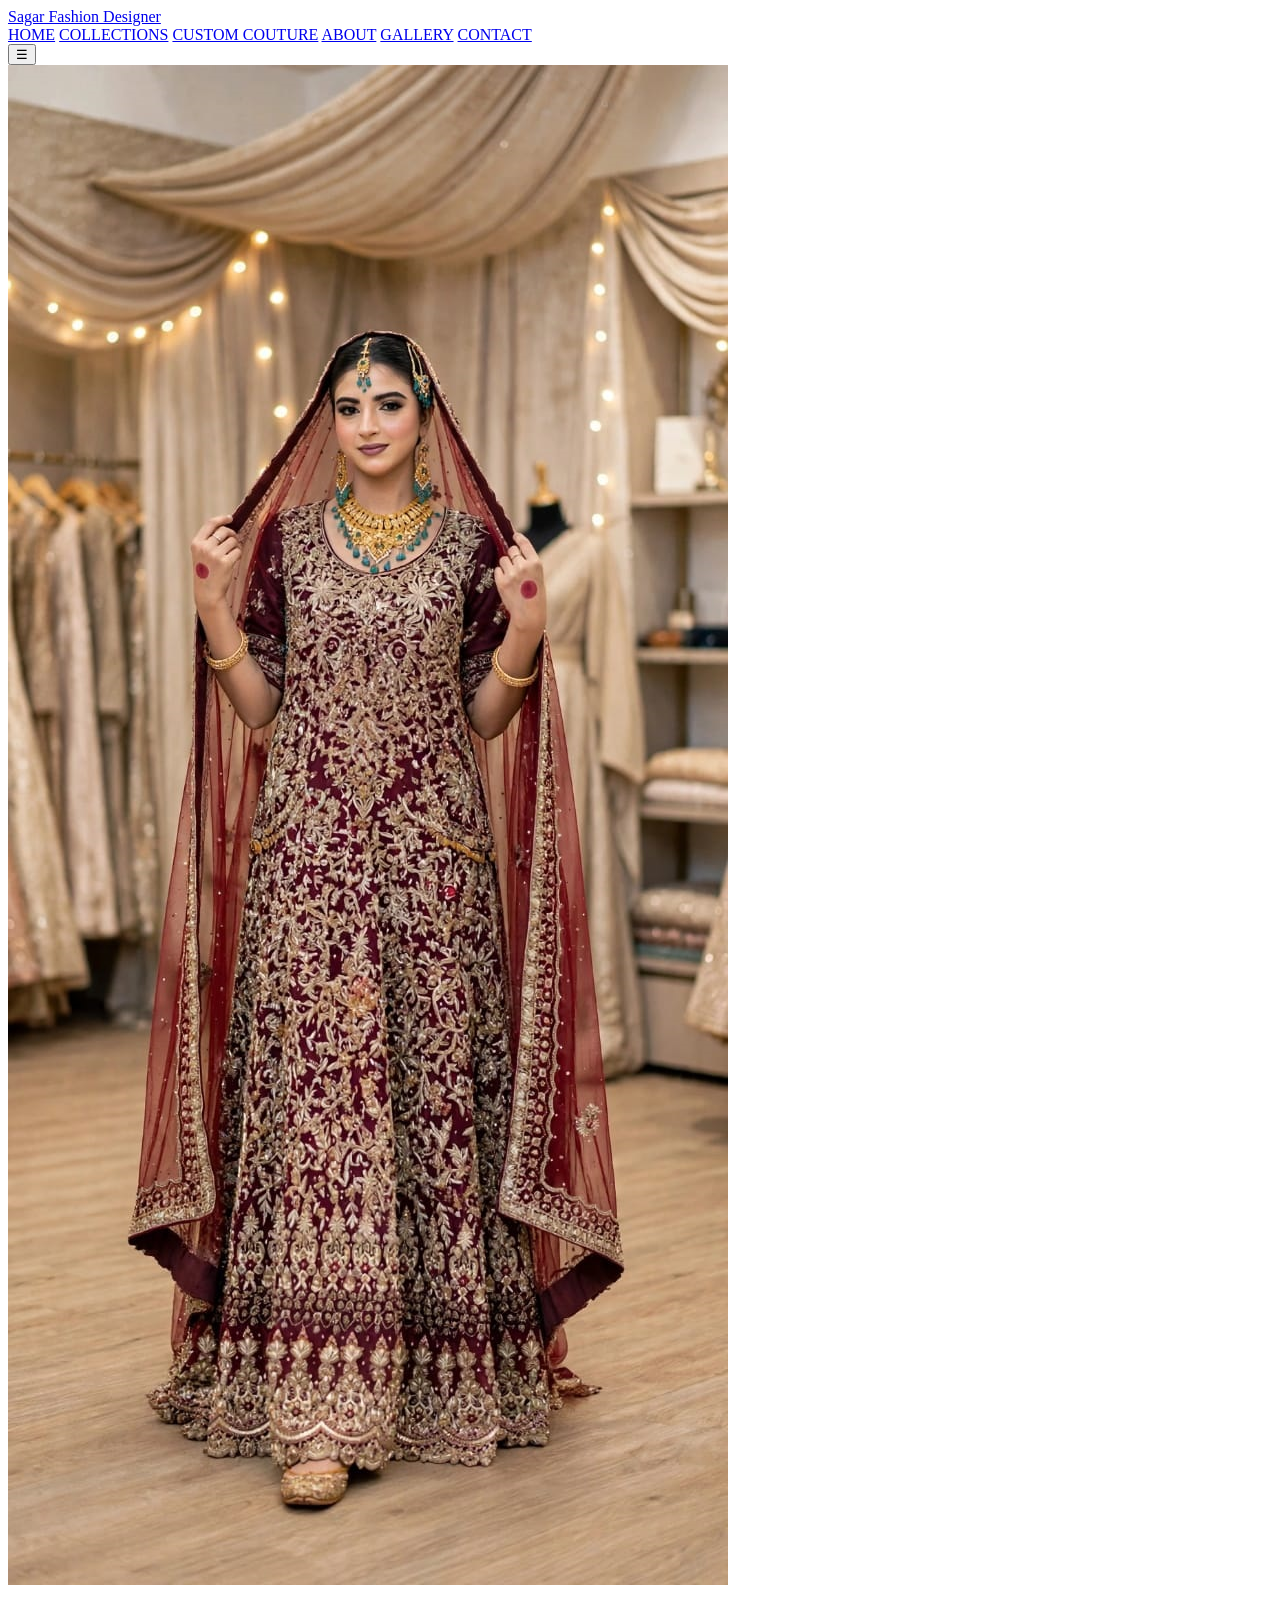
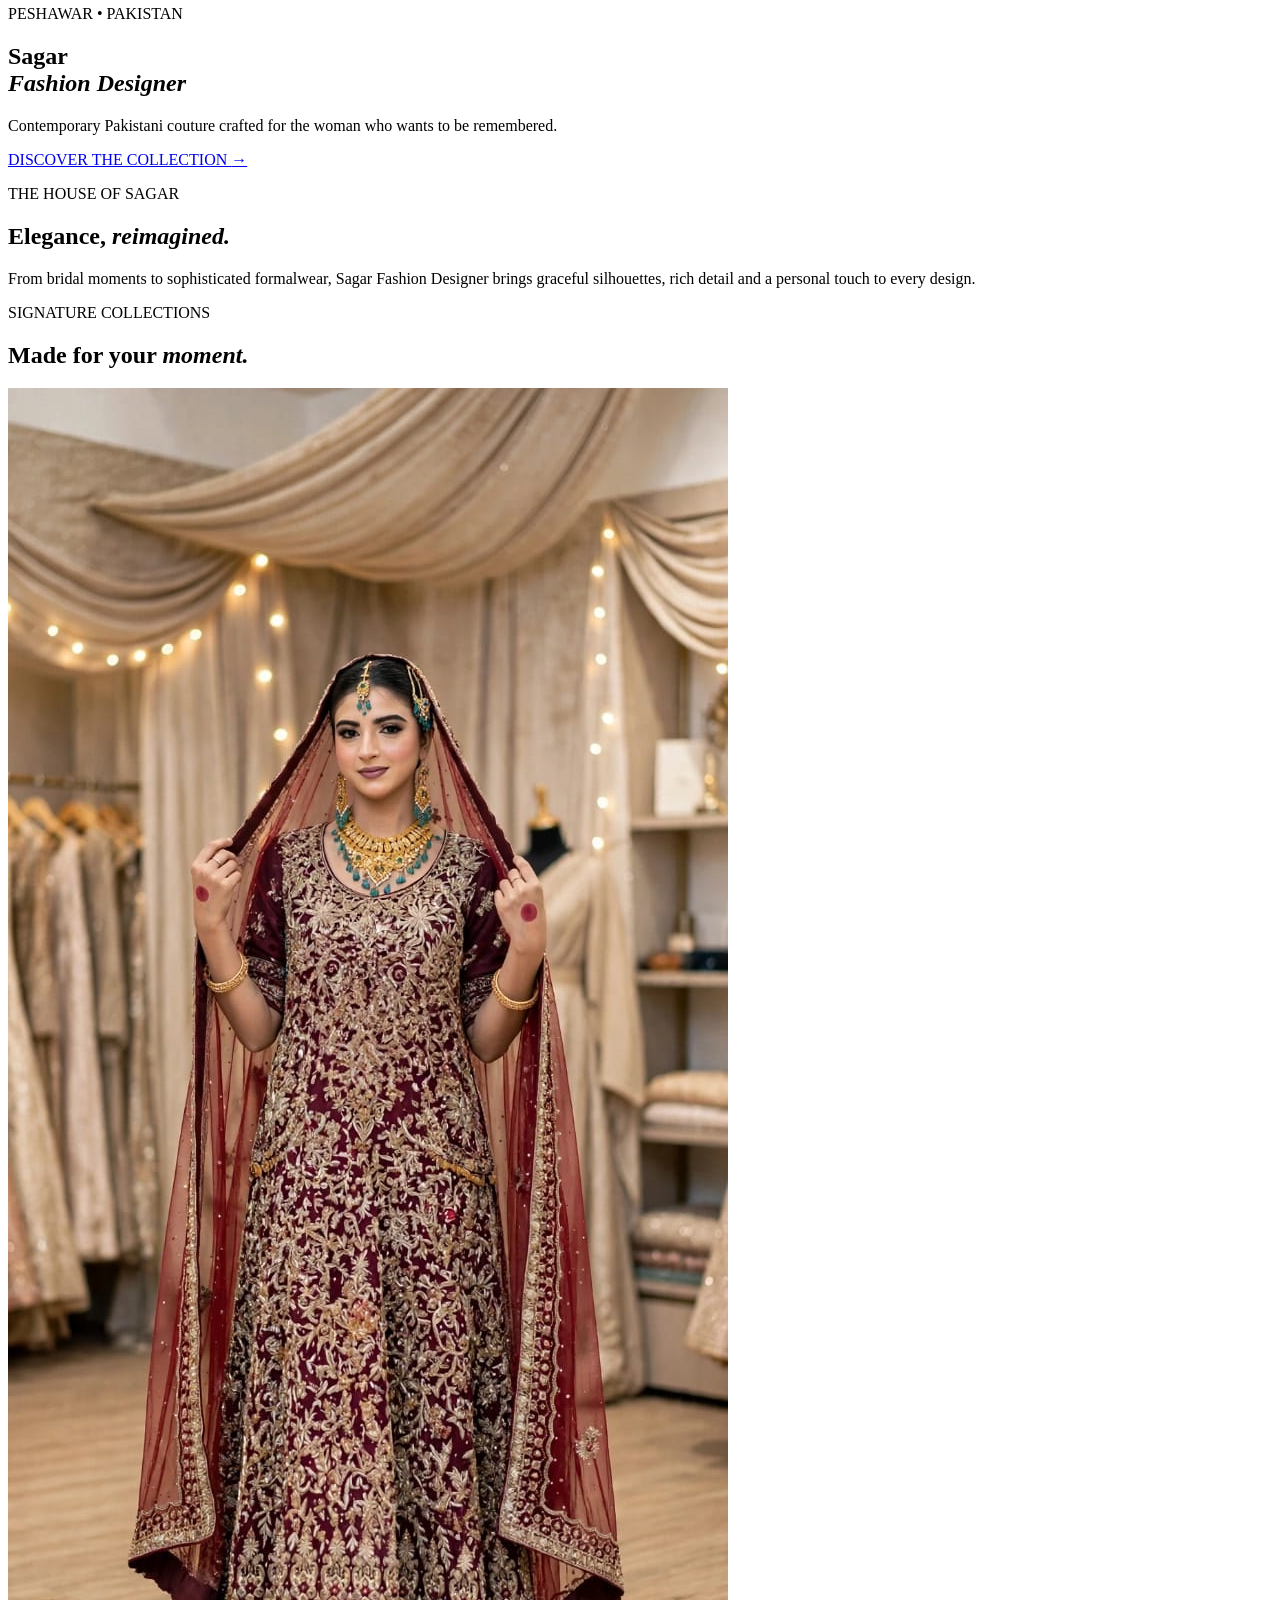
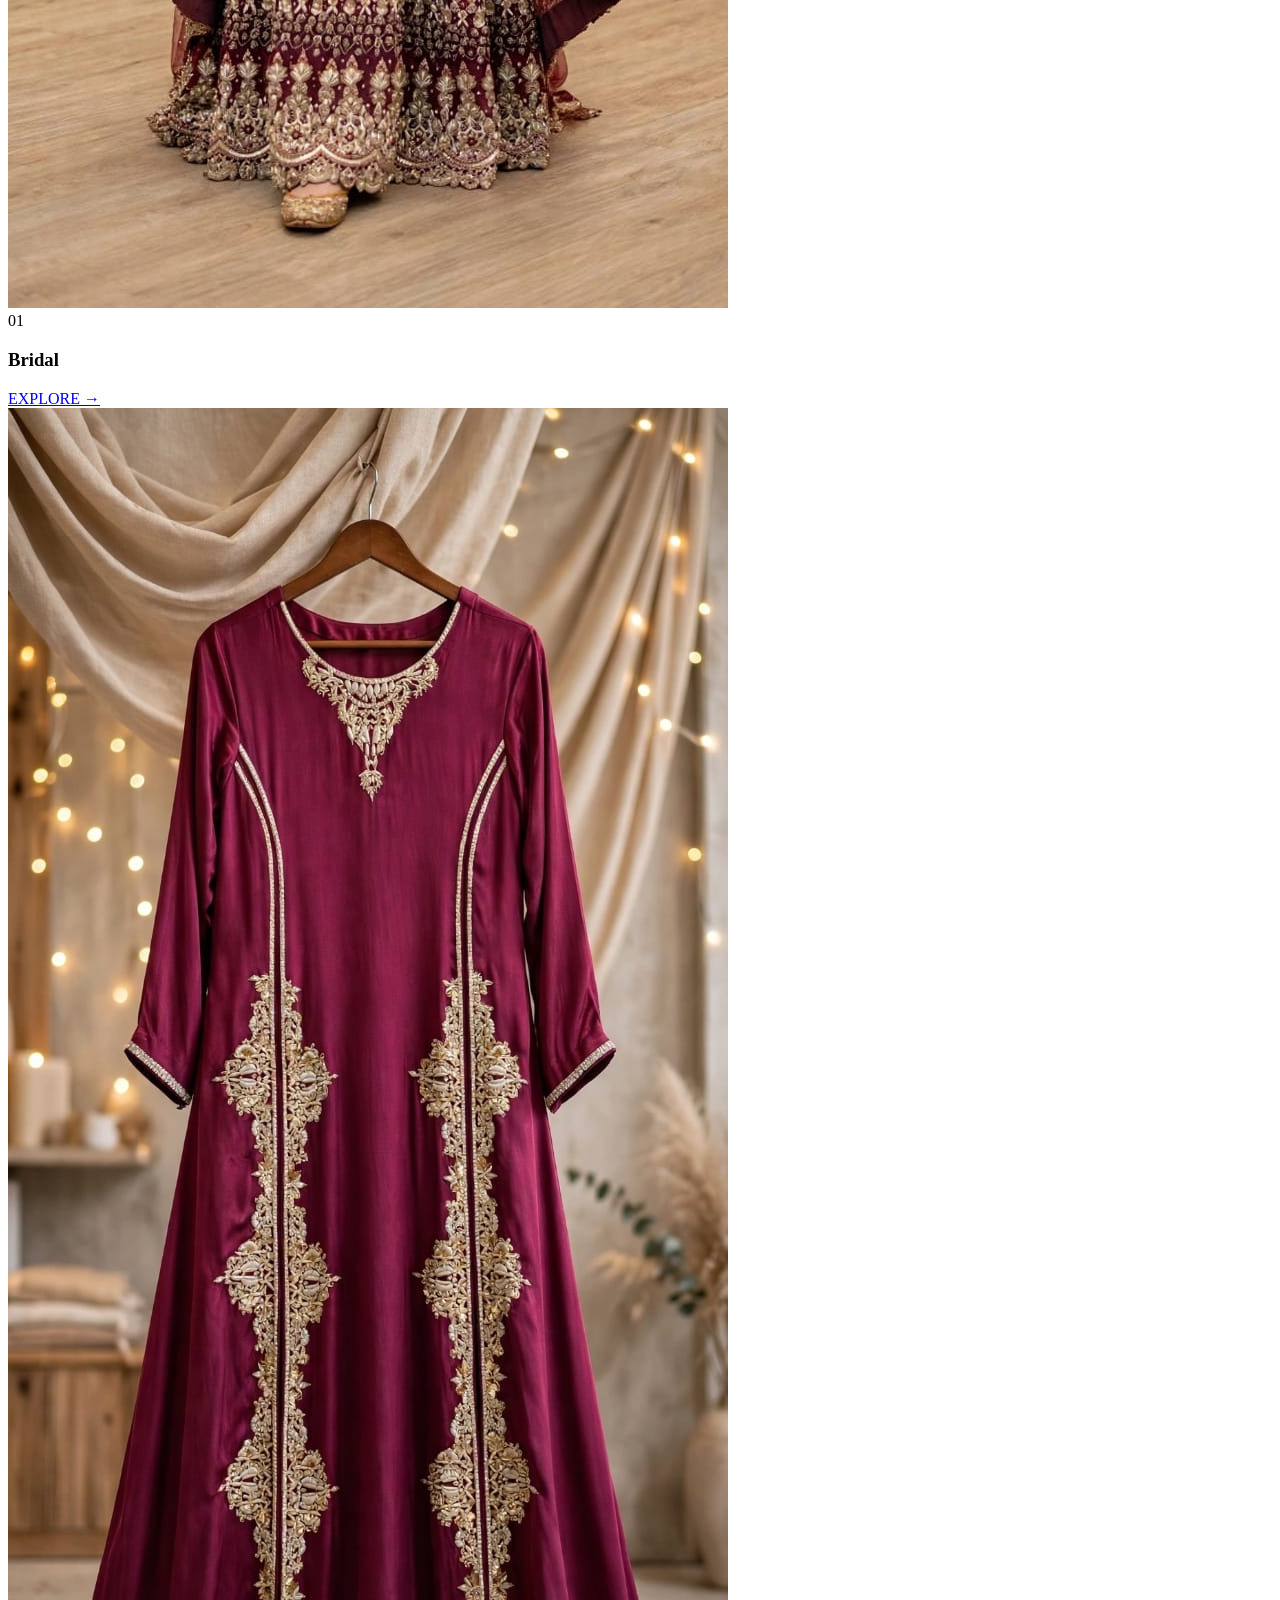
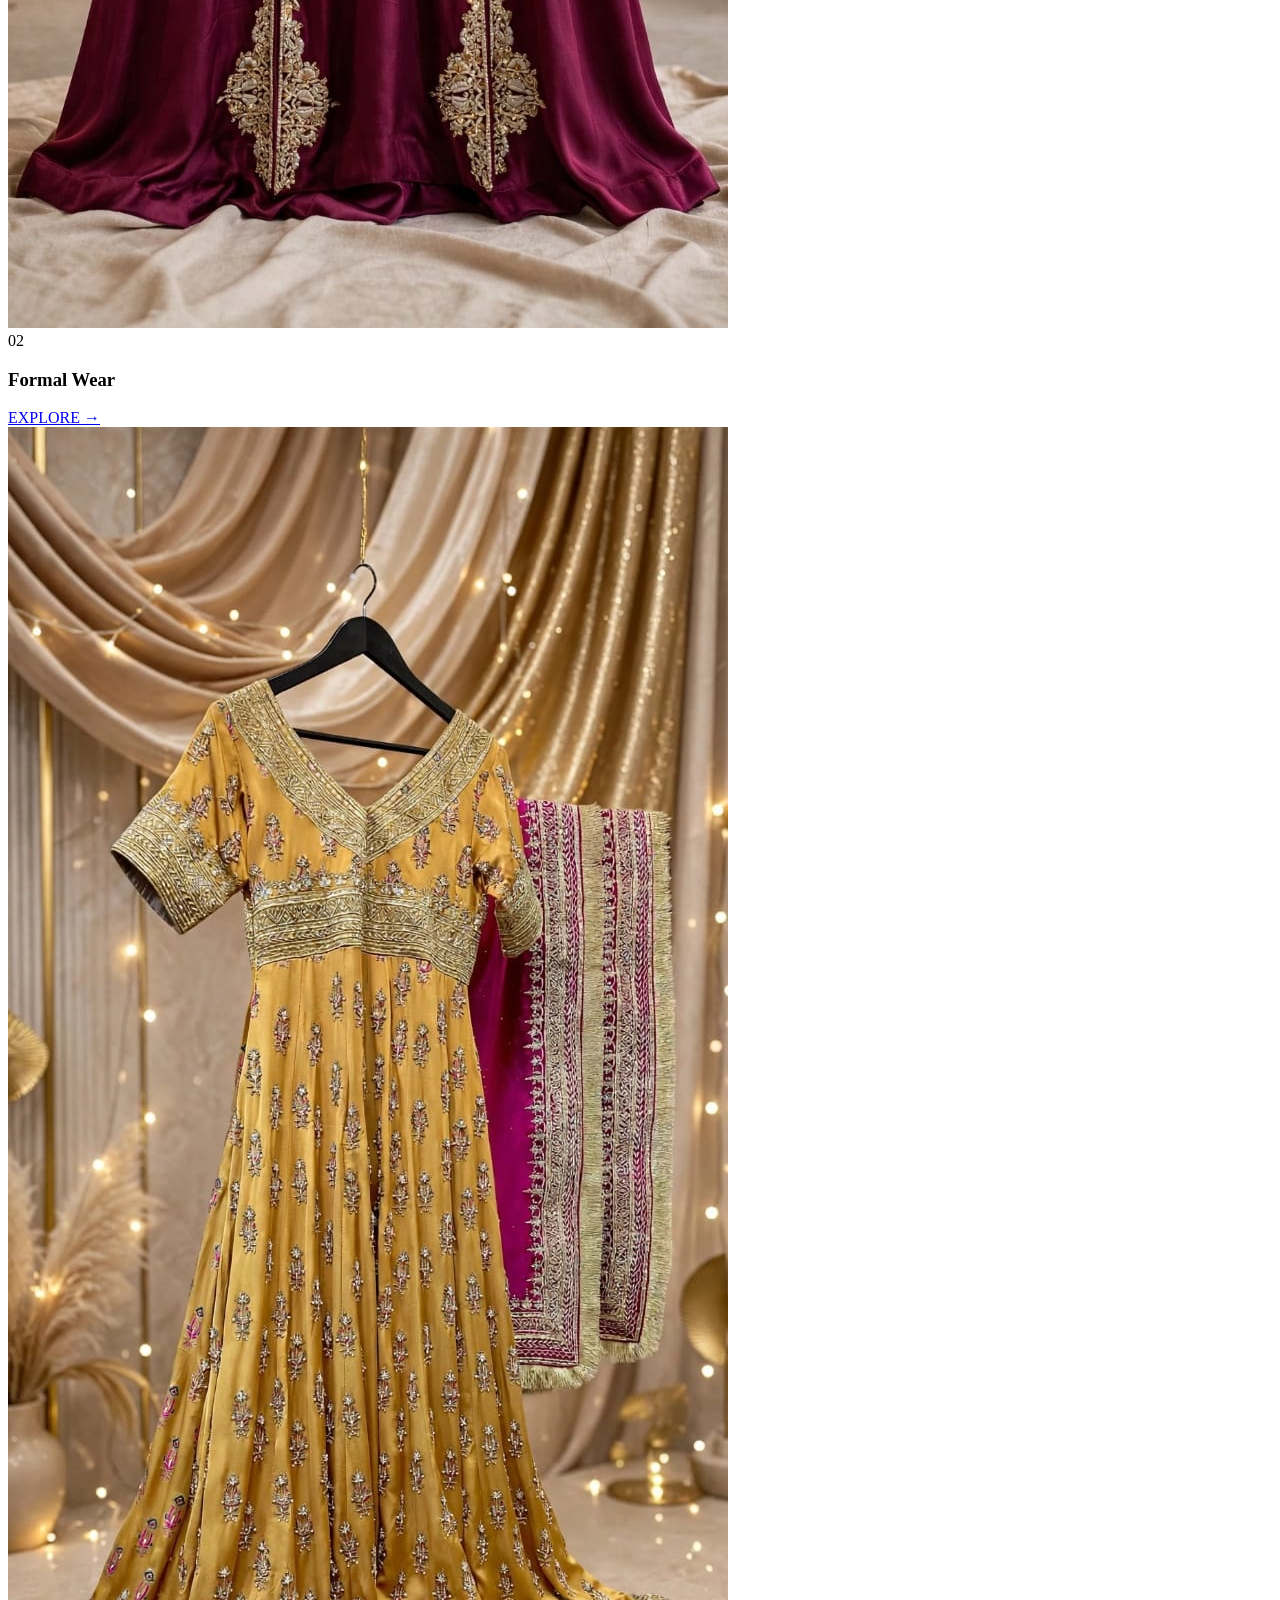
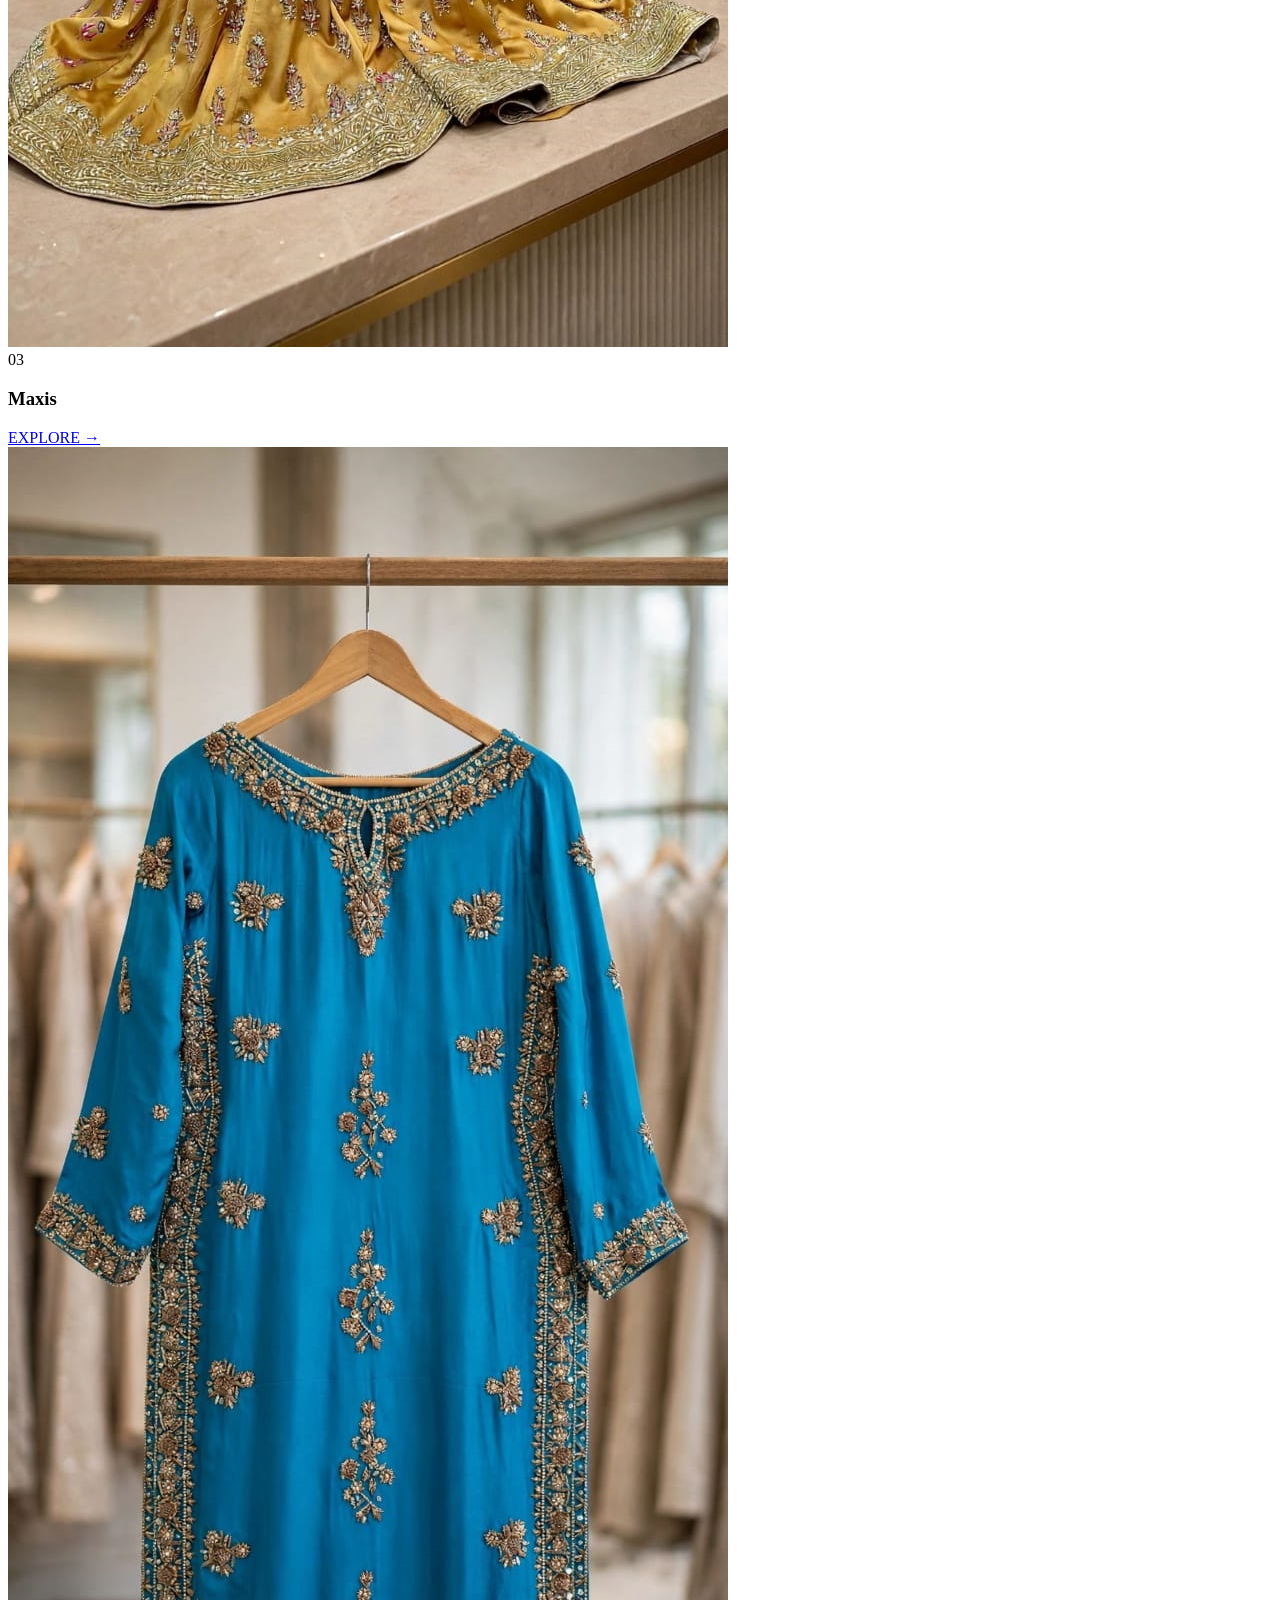
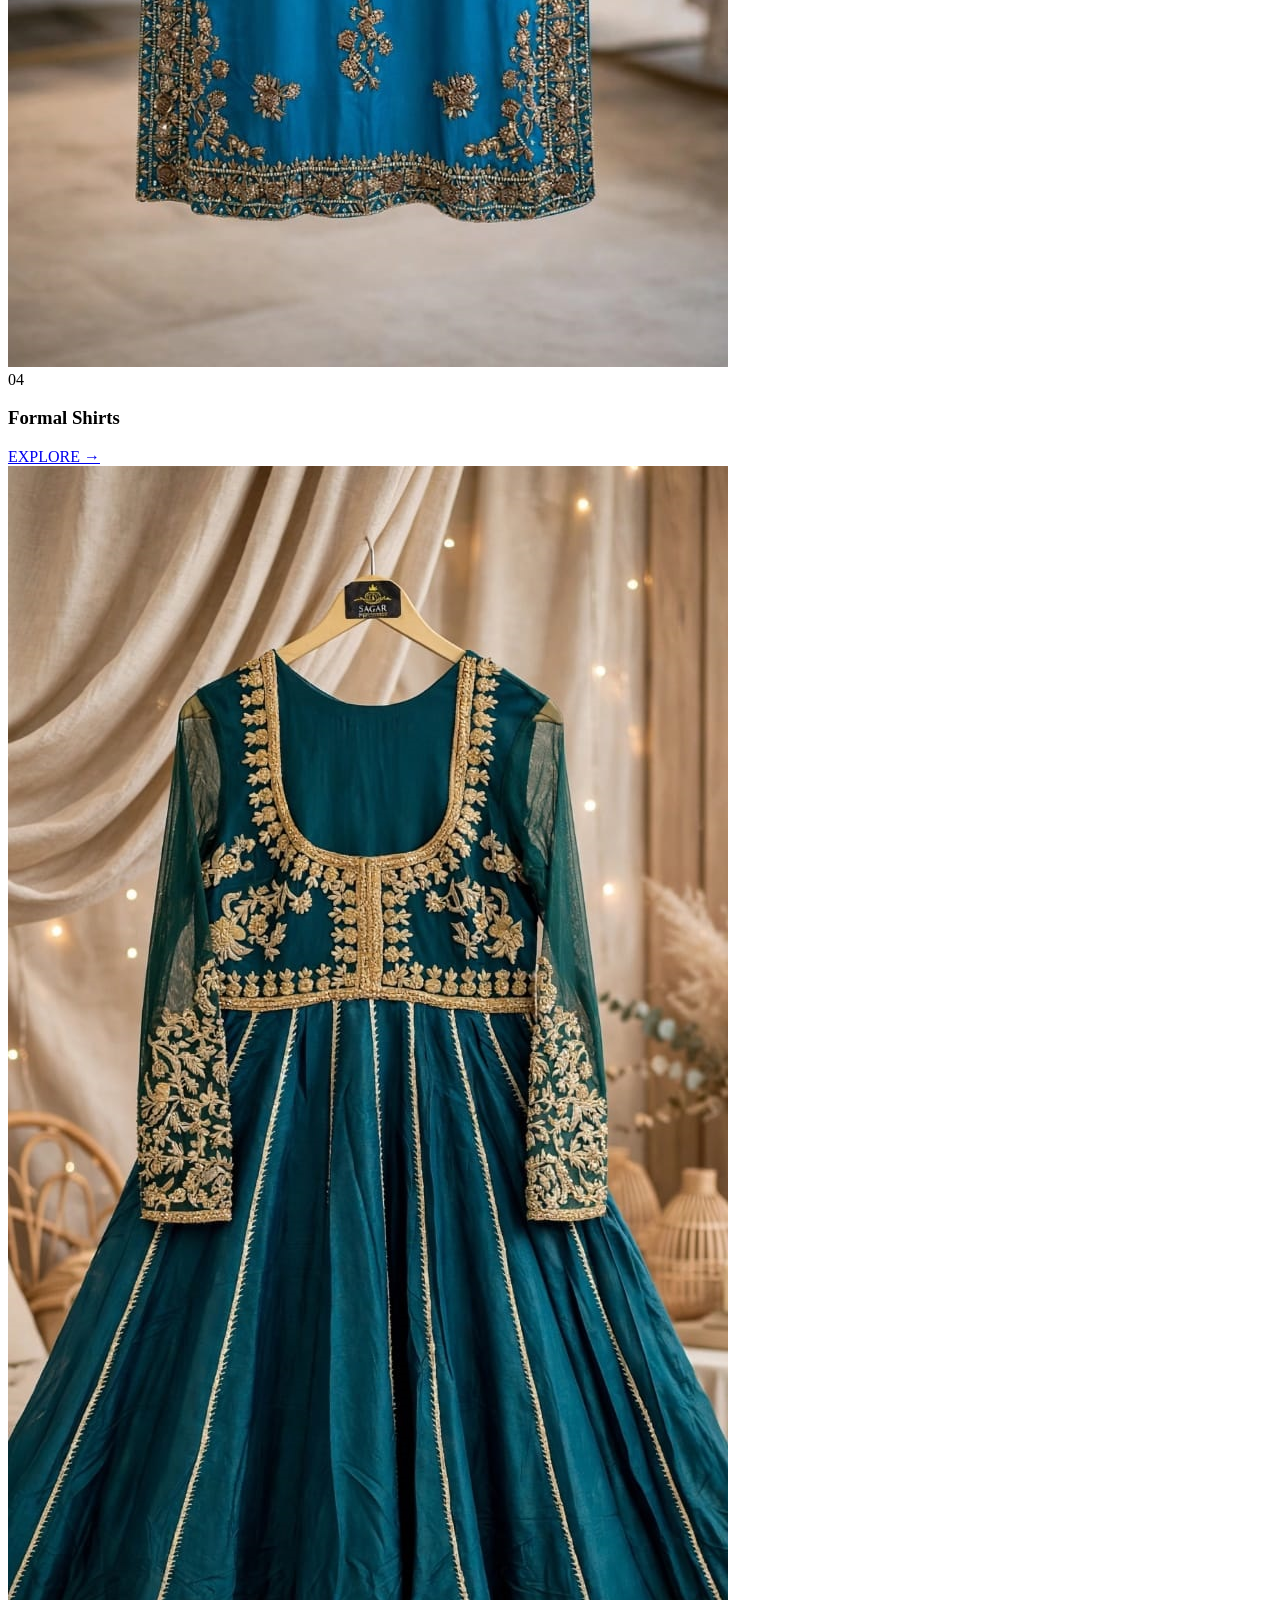
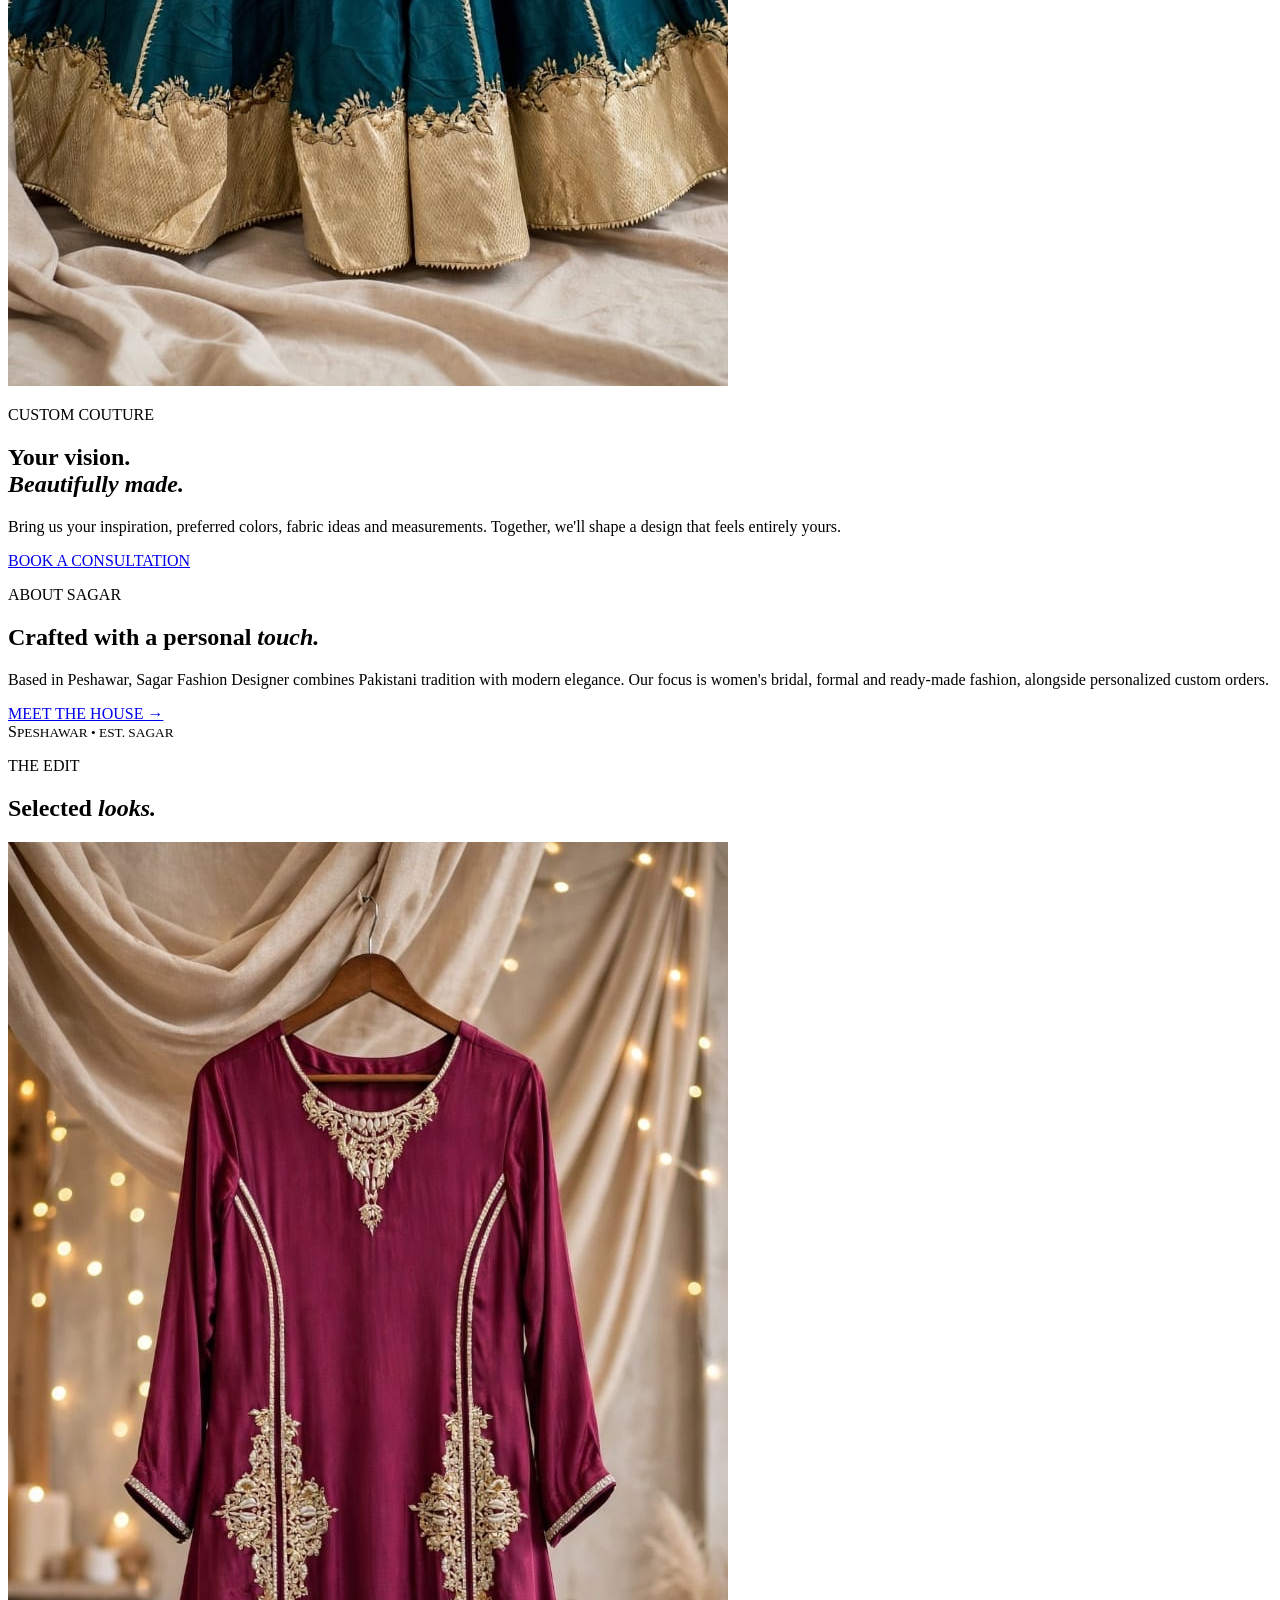
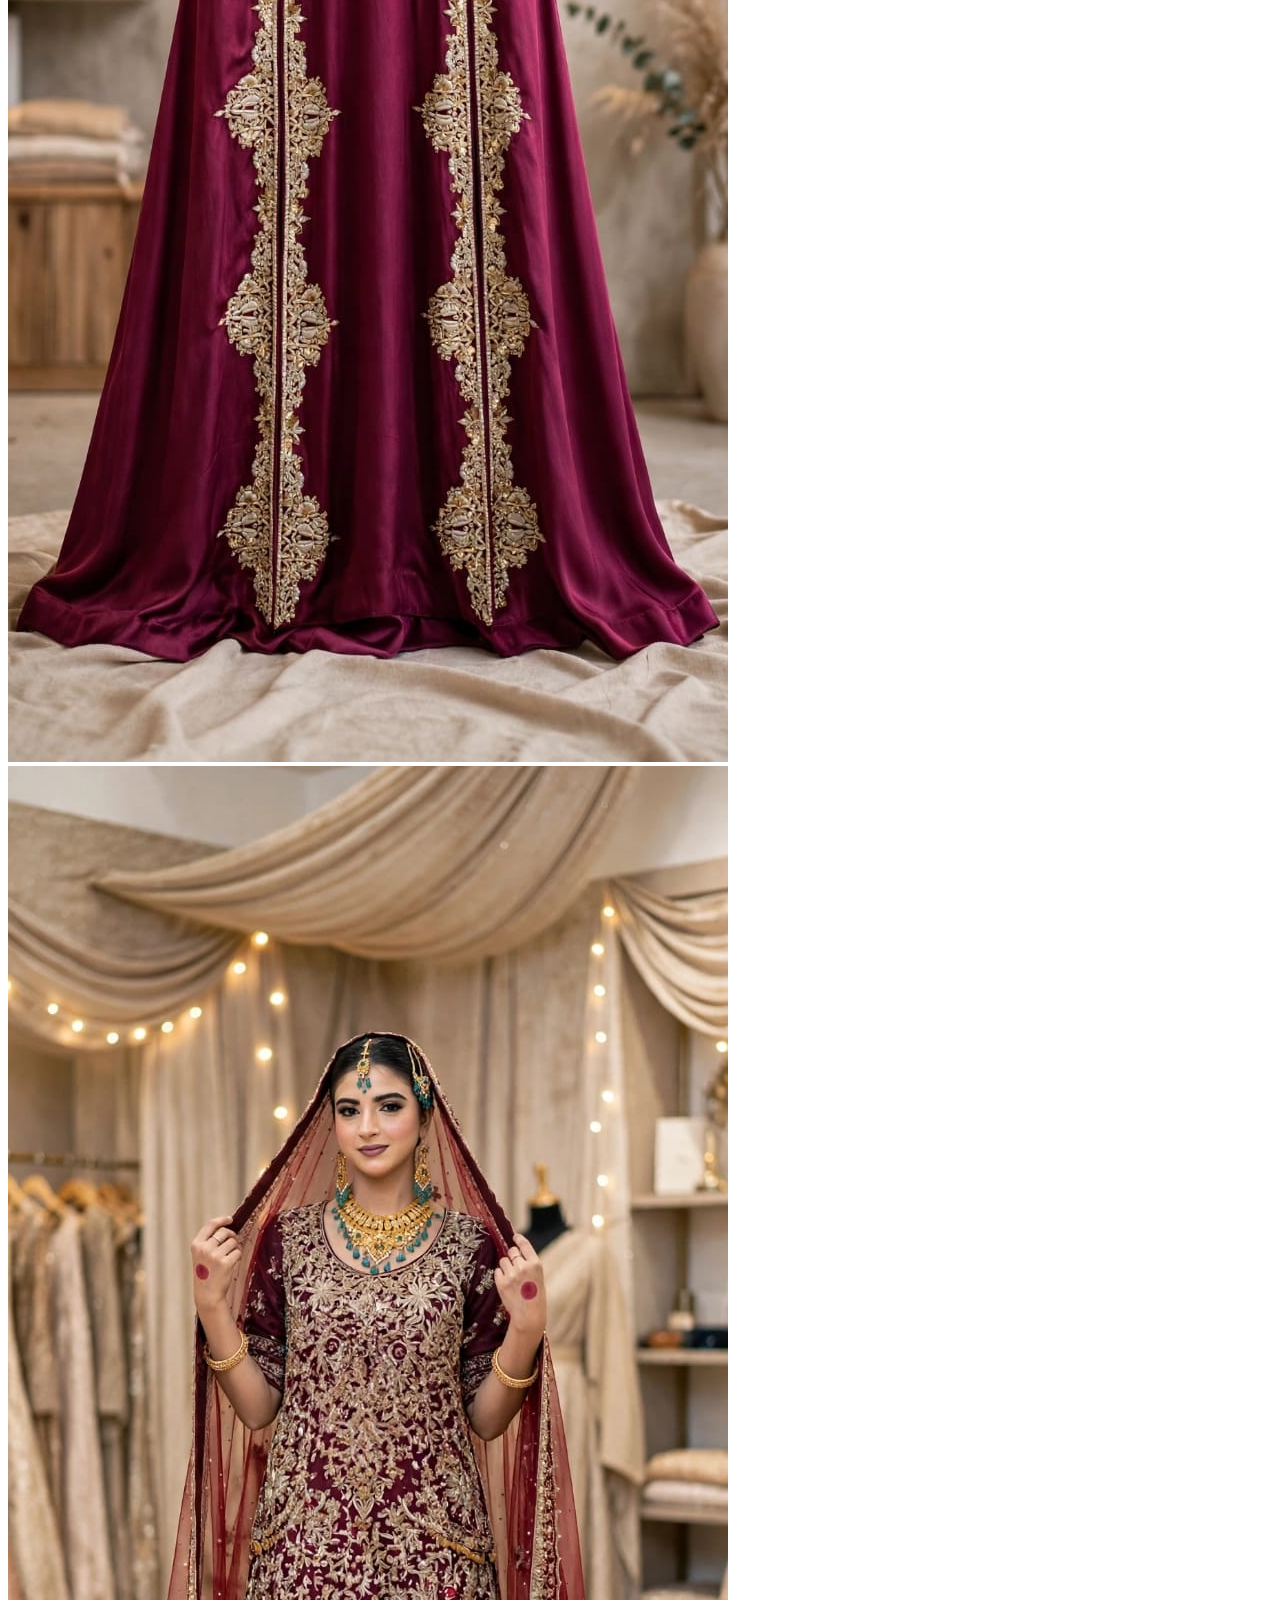
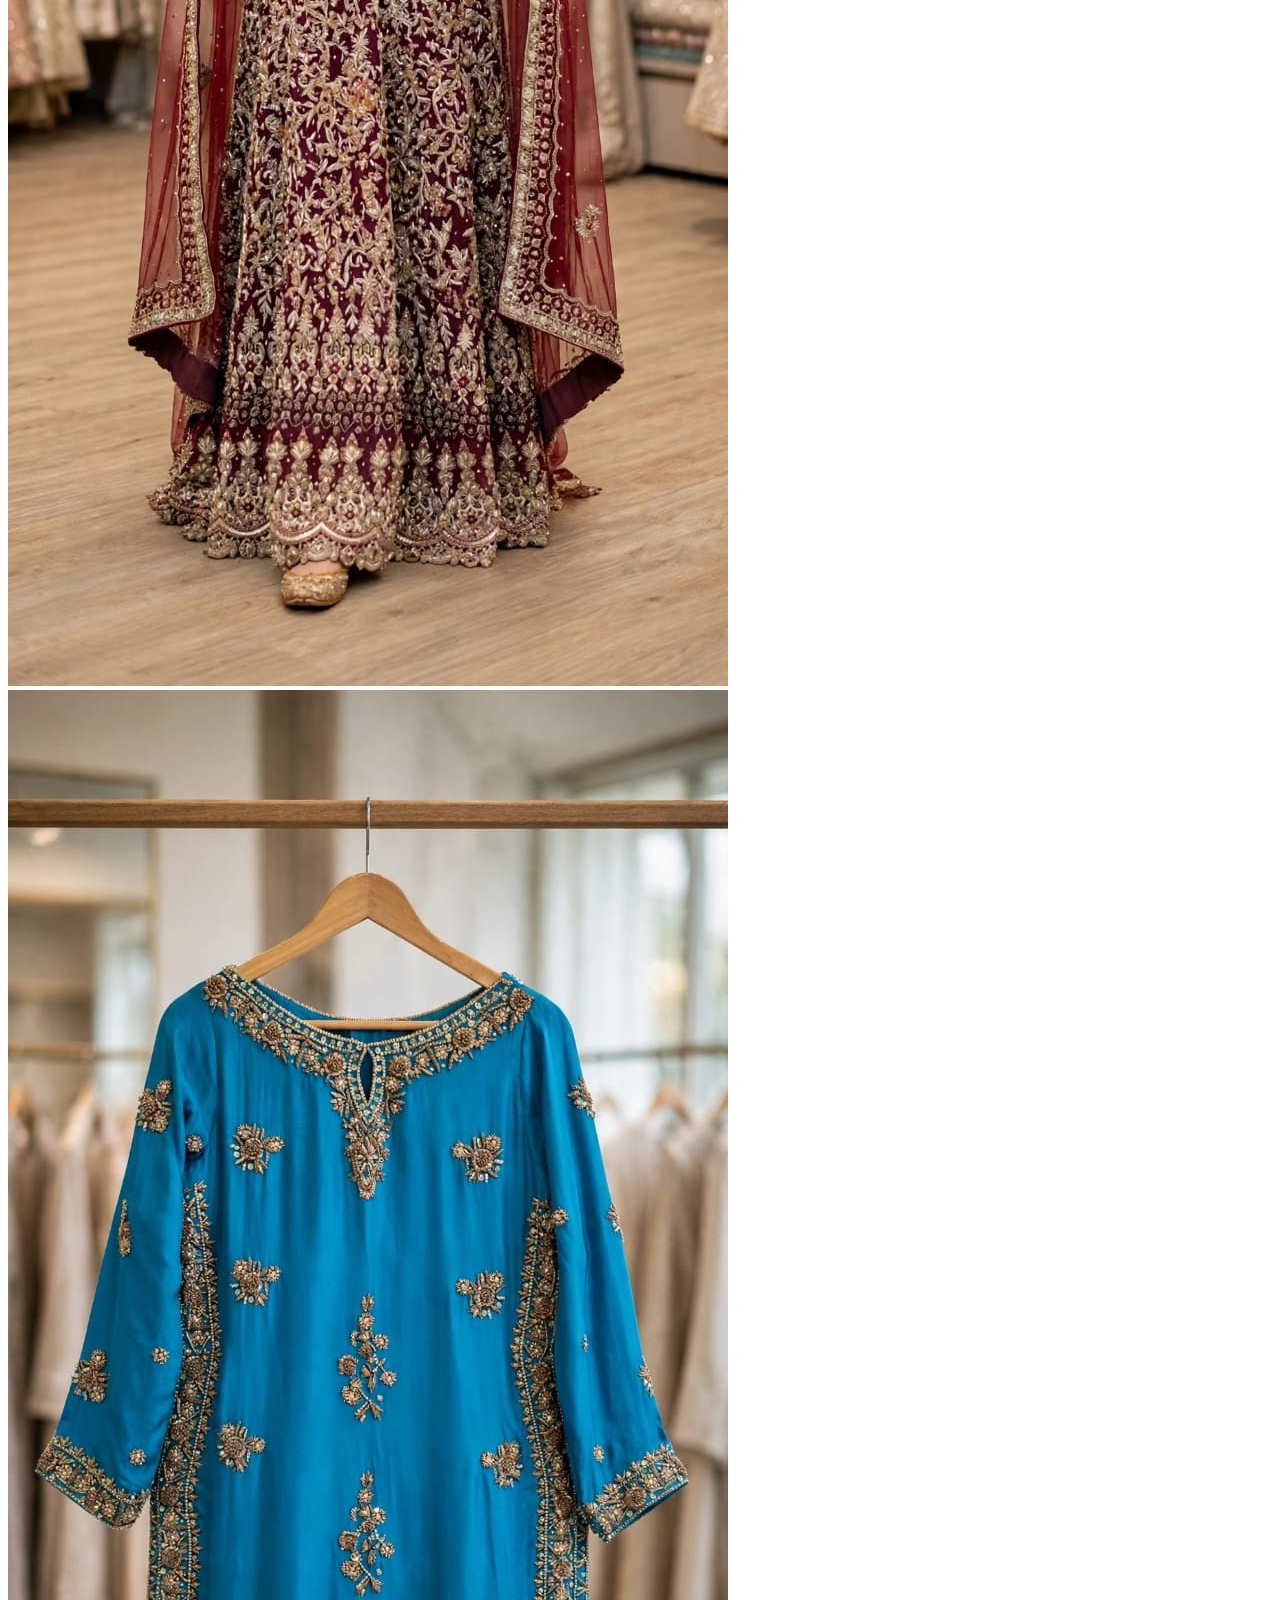
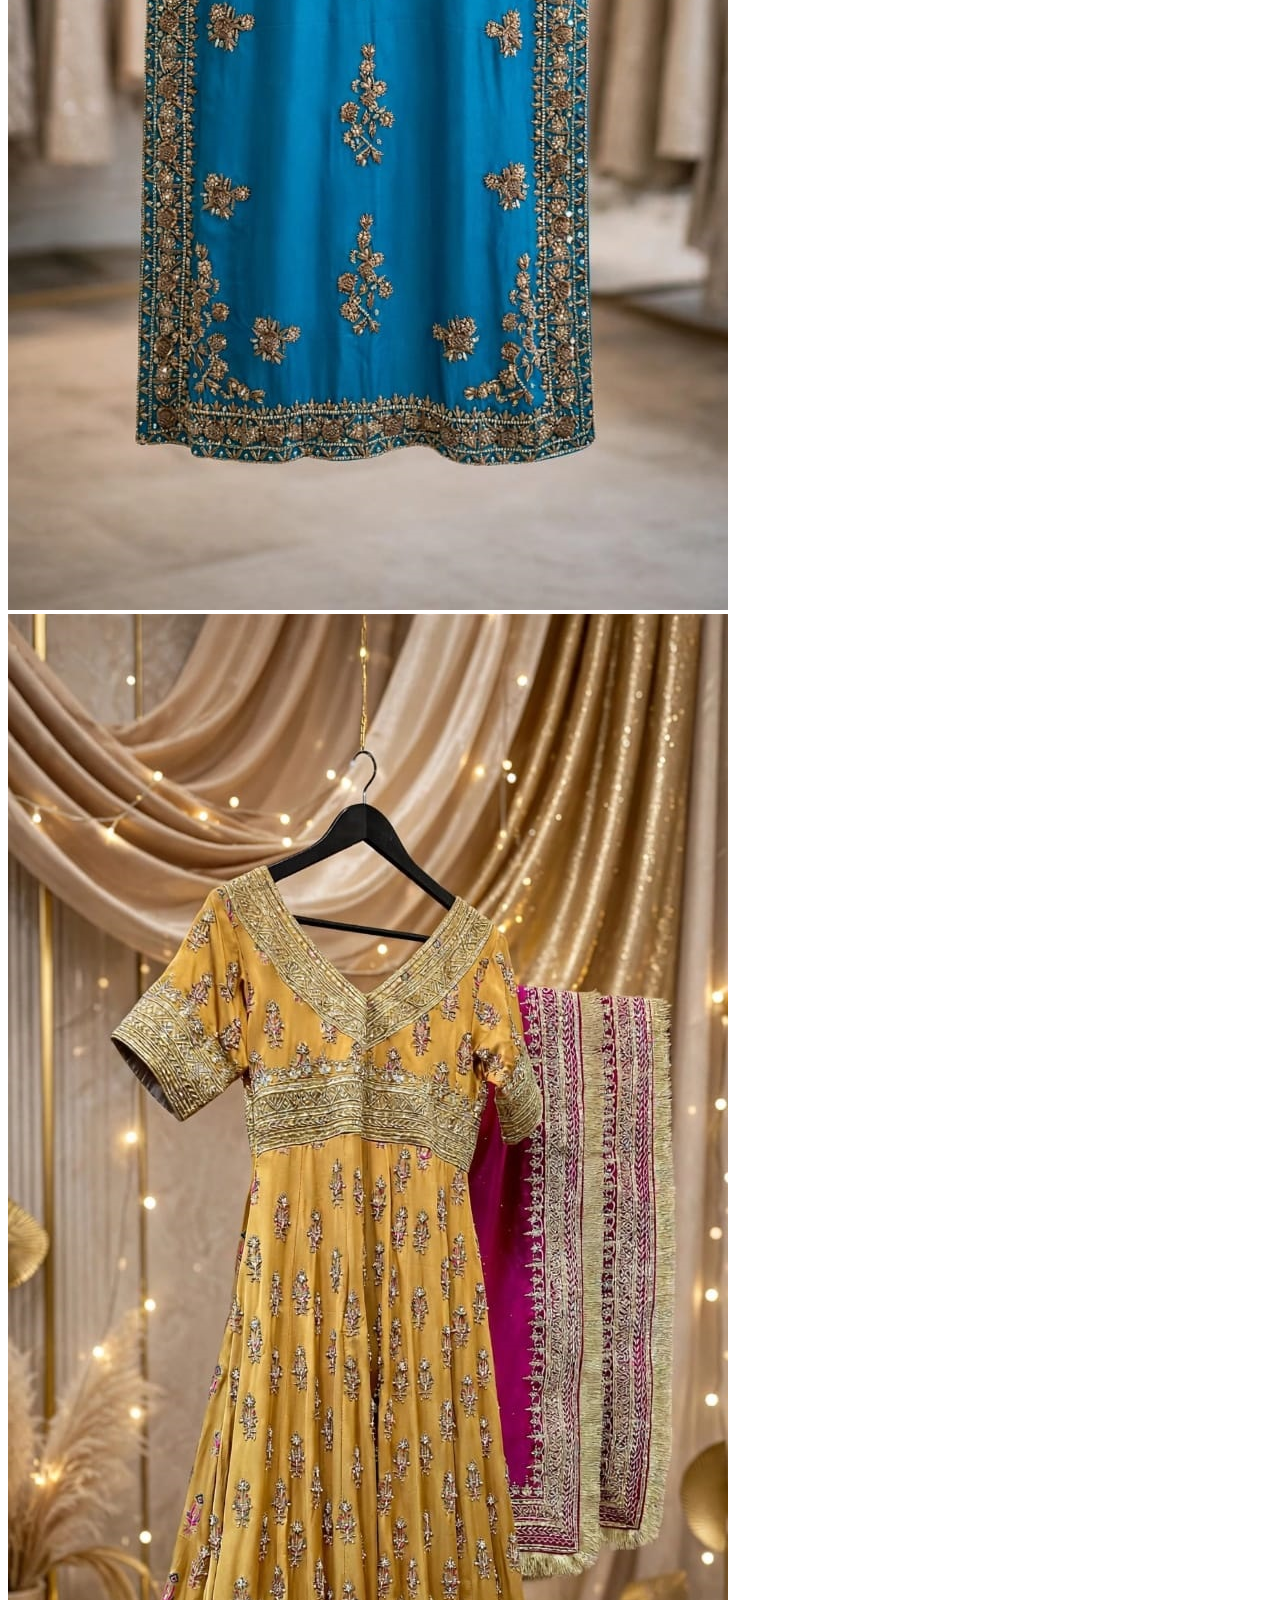
==== index.html @ c9af4ff0 "Restore earlier website version" ====
<!doctype html>
<html lang="en">
<head>
<meta charset="utf-8">
<meta name="viewport" content="width=device-width, initial-scale=1">
<title>Sagar Fashion Designer | Peshawar</title>
<meta name="description" content="Sagar Fashion Designer in Peshawar — bridal wear, formal wear, maxis, ready-made and customized women's fashion.">
<link rel="preconnect" href="https://fonts.googleapis.com">
<link rel="preconnect" href="https://fonts.gstatic.com" crossorigin>
<link href="https://fonts.googleapis.com/css2?family=Cormorant+Garamond:wght@400;500;600;700&family=Montserrat:wght@400;500;600&display=swap" rel="stylesheet">
<link rel="stylesheet" href="style.css">
</head>
<body>
<header class="site-header">
  <div class="nav">
    <a class="brand" href="#home">Sagar Fashion Designer</a>
    <nav id="navLinks">
      <a href="#home">HOME</a>
      <a href="#collections">COLLECTIONS</a>
      <a href="#custom">CUSTOM COUTURE</a>
      <a href="#about">ABOUT</a>
      <a href="#gallery">GALLERY</a>
      <a href="#contact">CONTACT</a>
    </nav>
    <button class="menu-btn" aria-label="Open menu">☰</button>
  </div>
</header>

<main id="home">
<section class="luxury-hero">
  <img src="assets/bridal.jpg.jpg" alt="Sagar Fashion Designer bridal collection">
  <div class="hero-shade"></div>
  <div class="hero-content">
    <p class="eyebrow">PESHAWAR • PAKISTAN</p>
    <h1>Sagar<br><em>Fashion Designer</em></h1>
    <p>Contemporary Pakistani couture crafted for the woman who wants to be remembered.</p>
    <a class="hero-link" href="#collections">DISCOVER THE COLLECTION <span>→</span></a>
  </div>
</section>

<section class="statement">
  <p class="eyebrow">THE HOUSE OF SAGAR</p>
  <h2>Elegance, <em>reimagined.</em></h2>
  <p>From bridal moments to sophisticated formalwear, Sagar Fashion Designer brings graceful silhouettes, rich detail and a personal touch to every design.</p>
</section>

<section id="collections" class="editorial-section">
  <div class="section-title">
    <p class="eyebrow">SIGNATURE COLLECTIONS</p>
    <h2>Made for your <em>moment.</em></h2>
  </div>
  <div class="editorial-grid">
    <article class="editorial-card tall">
      <img src="assets/bridal.jpg.jpg" alt="Bridal Wear">
      <div><span>01</span><h3>Bridal</h3><a href="https://wa.me/923185484406?text=Hi%20Sagar%20Fashion%20Designer%2C%20I%27m%20interested%20in%20Bridal%20Wear." target="_blank">EXPLORE →</a></div>
    </article>
    <article class="editorial-card">
      <img src="assets/formal.jpg.jpg" alt="Women's Formal Wear">
      <div><span>02</span><h3>Formal Wear</h3><a href="https://wa.me/923185484406?text=Hi%20Sagar%20Fashion%20Designer%2C%20I%27m%20interested%20in%20Formal%20Wear." target="_blank">EXPLORE →</a></div>
    </article>
    <article class="editorial-card">
      <img src="assets/maxi.jpg.jpg" alt="Maxi Collection">
      <div><span>03</span><h3>Maxis</h3><a href="https://wa.me/923185484406?text=Hi%20Sagar%20Fashion%20Designer%2C%20I%27m%20interested%20in%20Maxis." target="_blank">EXPLORE →</a></div>
    </article>
    <article class="editorial-card">
      <img src="assets/shirts.jpg.jpg" alt="Formal Shirts">
      <div><span>04</span><h3>Formal Shirts</h3><a href="https://wa.me/923185484406?text=Hi%20Sagar%20Fashion%20Designer%2C%20I%27m%20interested%20in%20Formal%20Shirts." target="_blank">EXPLORE →</a></div>
    </article>
  </div>
</section>

<section id="custom" class="couture-banner">
  <div class="couture-image"><img src="assets/custom.jpg.jpg" alt="Customized couture"></div>
  <div class="couture-copy">
    <p class="eyebrow">CUSTOM COUTURE</p>
    <h2>Your vision.<br><em>Beautifully made.</em></h2>
    <p>Bring us your inspiration, preferred colors, fabric ideas and measurements. Together, we'll shape a design that feels entirely yours.</p>
    <a class="gold-button" href="https://wa.me/923185484406?text=Hi%20Sagar%20Fashion%20Designer%2C%20I%27d%20like%20to%20discuss%20a%20custom%20order." target="_blank">BOOK A CONSULTATION</a>
  </div>
</section>

<section id="about" class="about-luxury">
  <div class="about-copy">
    <p class="eyebrow">ABOUT SAGAR</p>
    <h2>Crafted with a personal <em>touch.</em></h2>
    <p>Based in Peshawar, Sagar Fashion Designer combines Pakistani tradition with modern elegance. Our focus is women's bridal, formal and ready-made fashion, alongside personalized custom orders.</p>
    <a class="text-button" href="#contact">MEET THE HOUSE →</a>
  </div>
  <div class="about-mark"><span>S</span><small>PESHAWAR • EST. SAGAR</small></div>
</section>

<section id="gallery" class="gallery-luxury">
  <div class="section-title center">
    <p class="eyebrow">THE EDIT</p>
    <h2>Selected <em>looks.</em></h2>
  </div>
  <div class="gallery-grid">
    <img src="assets/formal.jpg.jpg" alt="Sagar formal design">
    <img src="assets/bridal.jpg.jpg" alt="Sagar bridal design">
    <img src="assets/shirts.jpg.jpg" alt="Sagar formal shirt design">
    <img src="assets/maxi.jpg.jpg" alt="Sagar maxi design">
  </div>
</section>

<section class="final-cta">
  <p class="eyebrow">SAGAR FASHION DESIGNER</p>
  <h2>For moments that deserve <em>more.</em></h2>
  <a class="gold-button light" href="https://wa.me/923185484406?text=Hi%20Sagar%20Fashion%20Designer%2C%20I%27d%20like%20to%20place%20an%20order." target="_blank">START YOUR ORDER</a>
</section>

<section id="contact" class="contact-luxury">
  <div>
    <p class="eyebrow">CONTACT</p>
    <h2>Let's create<br><em>something beautiful.</em></h2>
  </div>
  <div class="contact-details">
    <span>WHATSAPP</span>
    <a href="https://wa.me/923185484406" target="_blank">+92 318 5484406</a>
    <span>LOCATION</span>
    <p>Peshawar, Pakistan</p>
    <span>ORDERS</span>
    <p>Ready-made & customized women's fashion</p>
  </div>
</section>
</main>

<footer><strong>SAGAR FASHION DESIGNER</strong><span>© 2026 Peshawar, Pakistan</span></footer>
<a class="floating-wa" target="_blank" href="https://wa.me/923185484406?text=Hi%20Sagar%20Fashion%20Designer%2C%20I%27d%20like%20to%20know%20more%20about%20your%20collection.">WhatsApp</a>
<script src="script.js"></script>
</body>
</html>
---- style.css ----
/* Footer actions */
.back-to-top{position:fixed;right:20px;bottom:76px;width:42px;height:42px;border:1px solid rgba(166,129,37,.7);background:rgba(17,16,15,.94);color:#d6b86c;display:flex;align-items:center;justify-content:center;font-family:"Cormorant Garamond",serif;font-size:1.35rem;z-index:99;opacity:.9;transition:transform .25s,background .25s,color .25s,border-color .25s}
.back-to-top:hover{transform:translateY(-3px);background:#b3924c;color:#fff;border-color:#b3924c}
@media(max-width:520px){.back-to-top{right:12px;bottom:68px;width:38px;height:38px;font-size:1.2rem}}
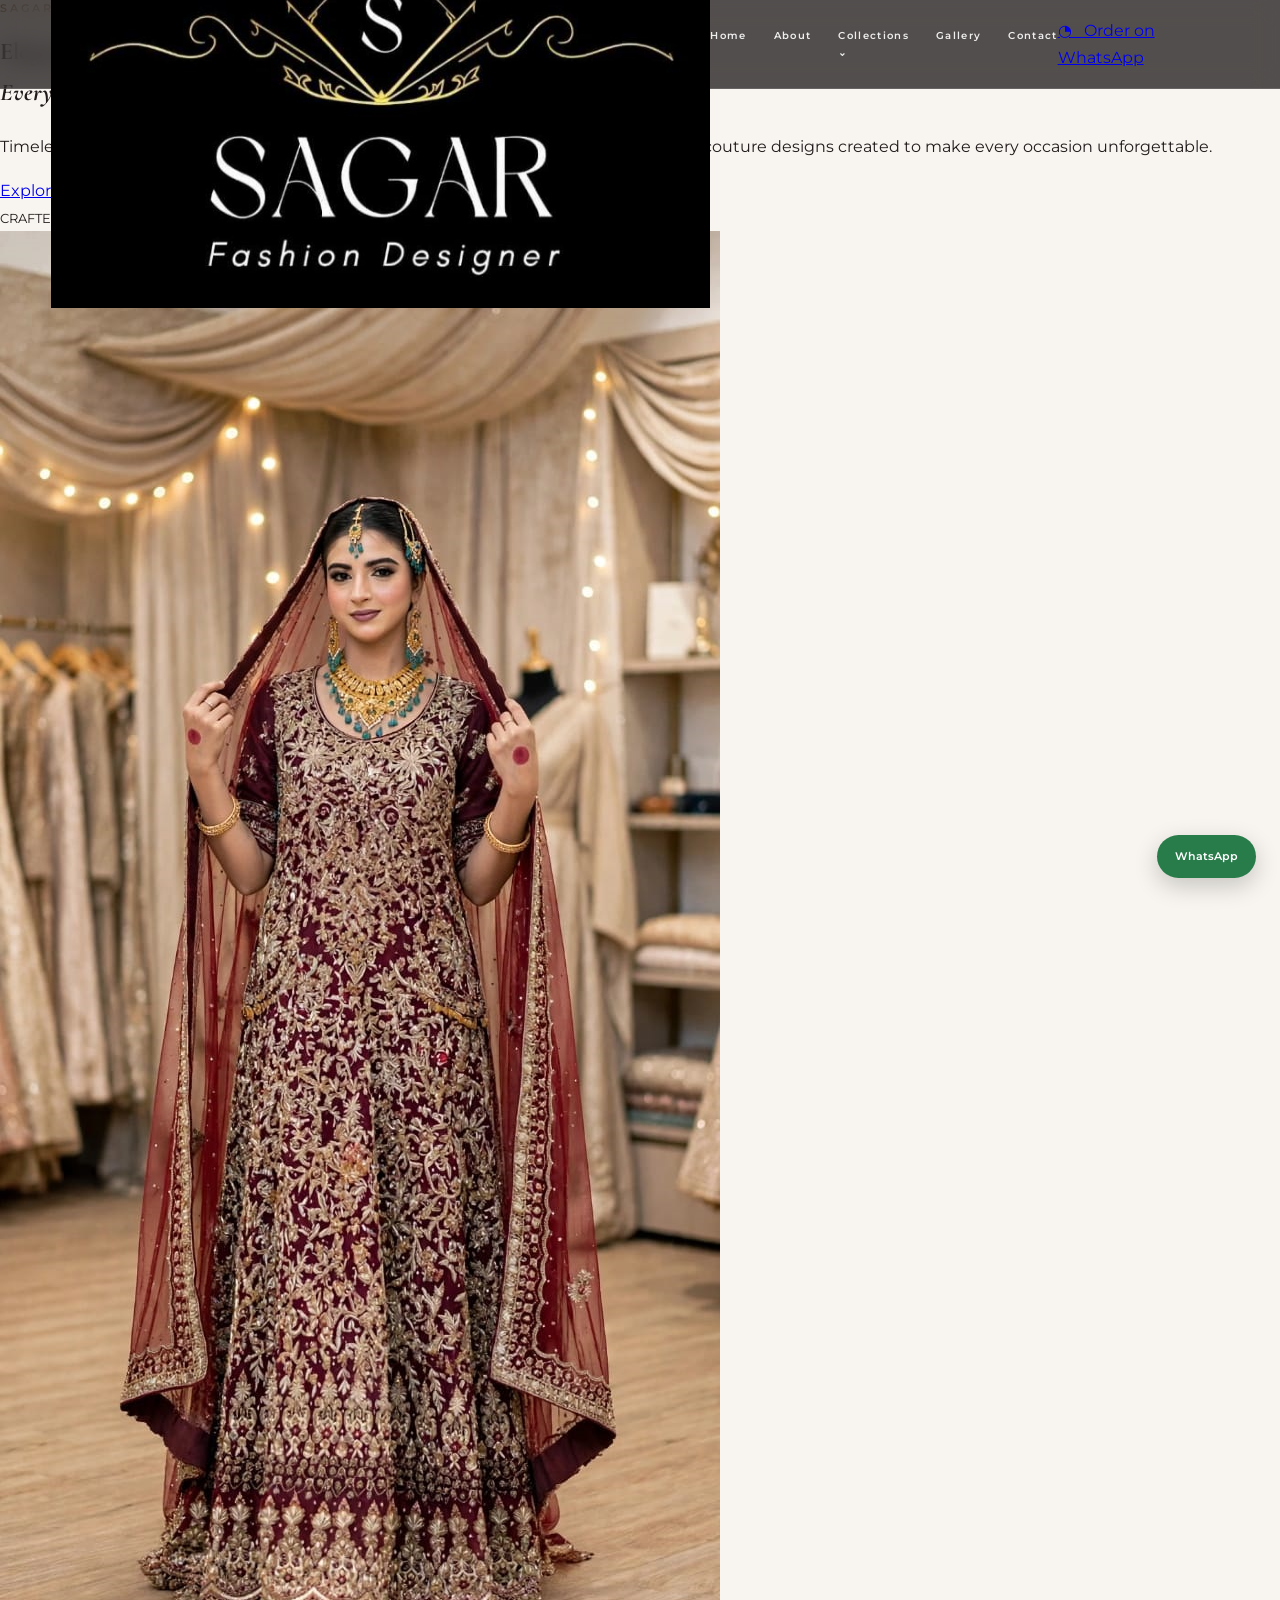
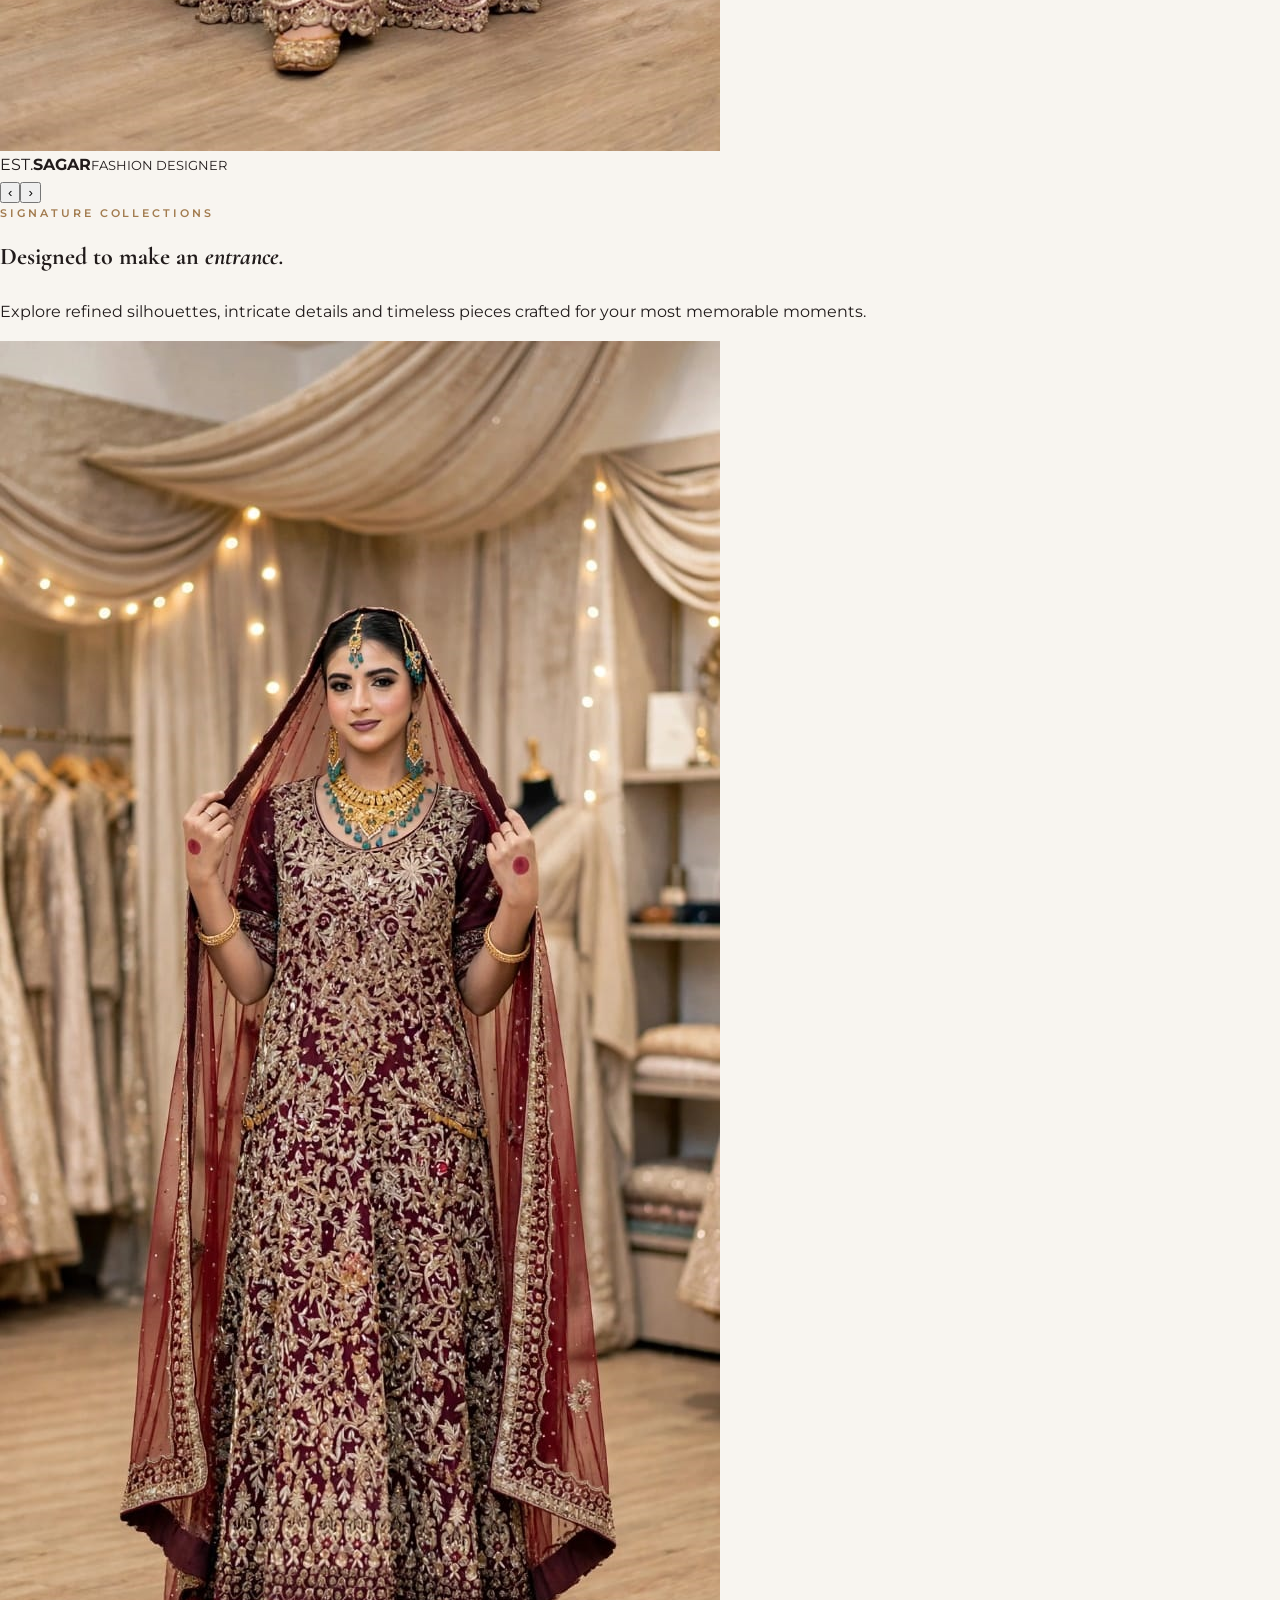
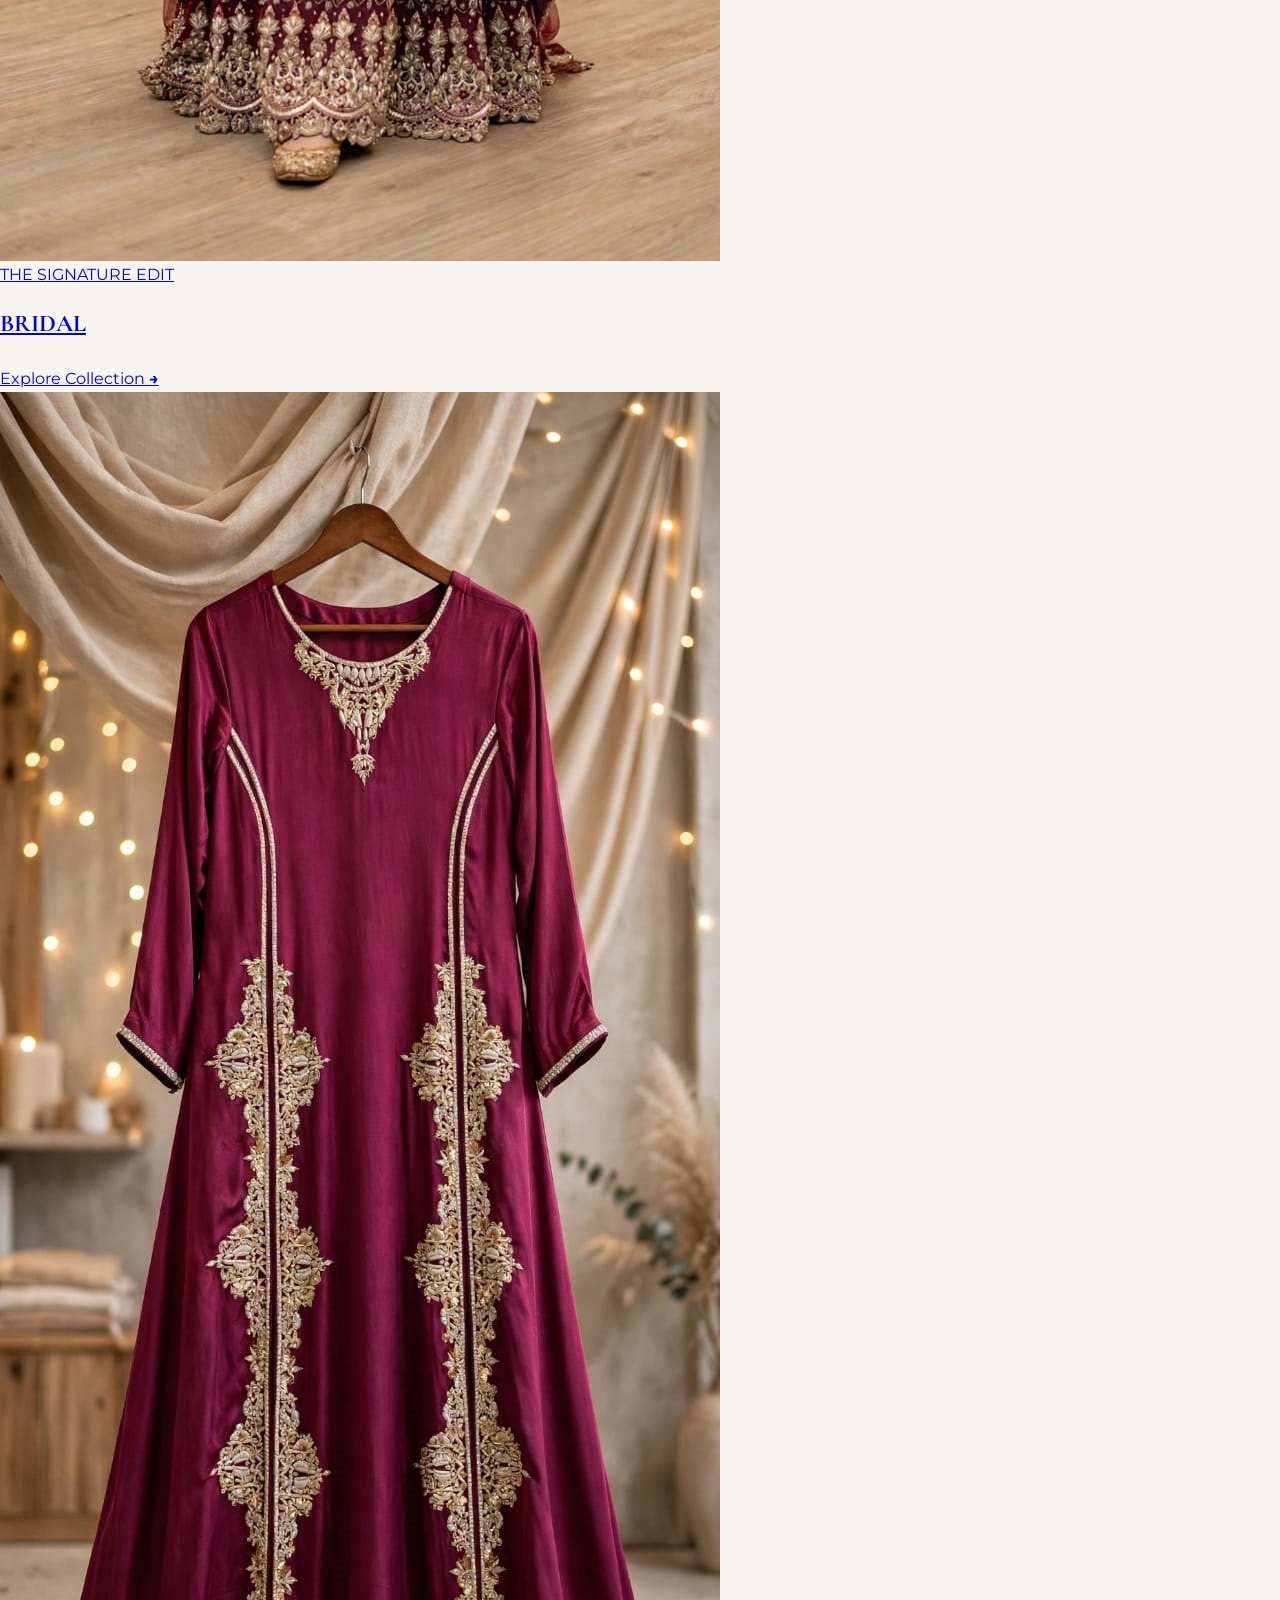
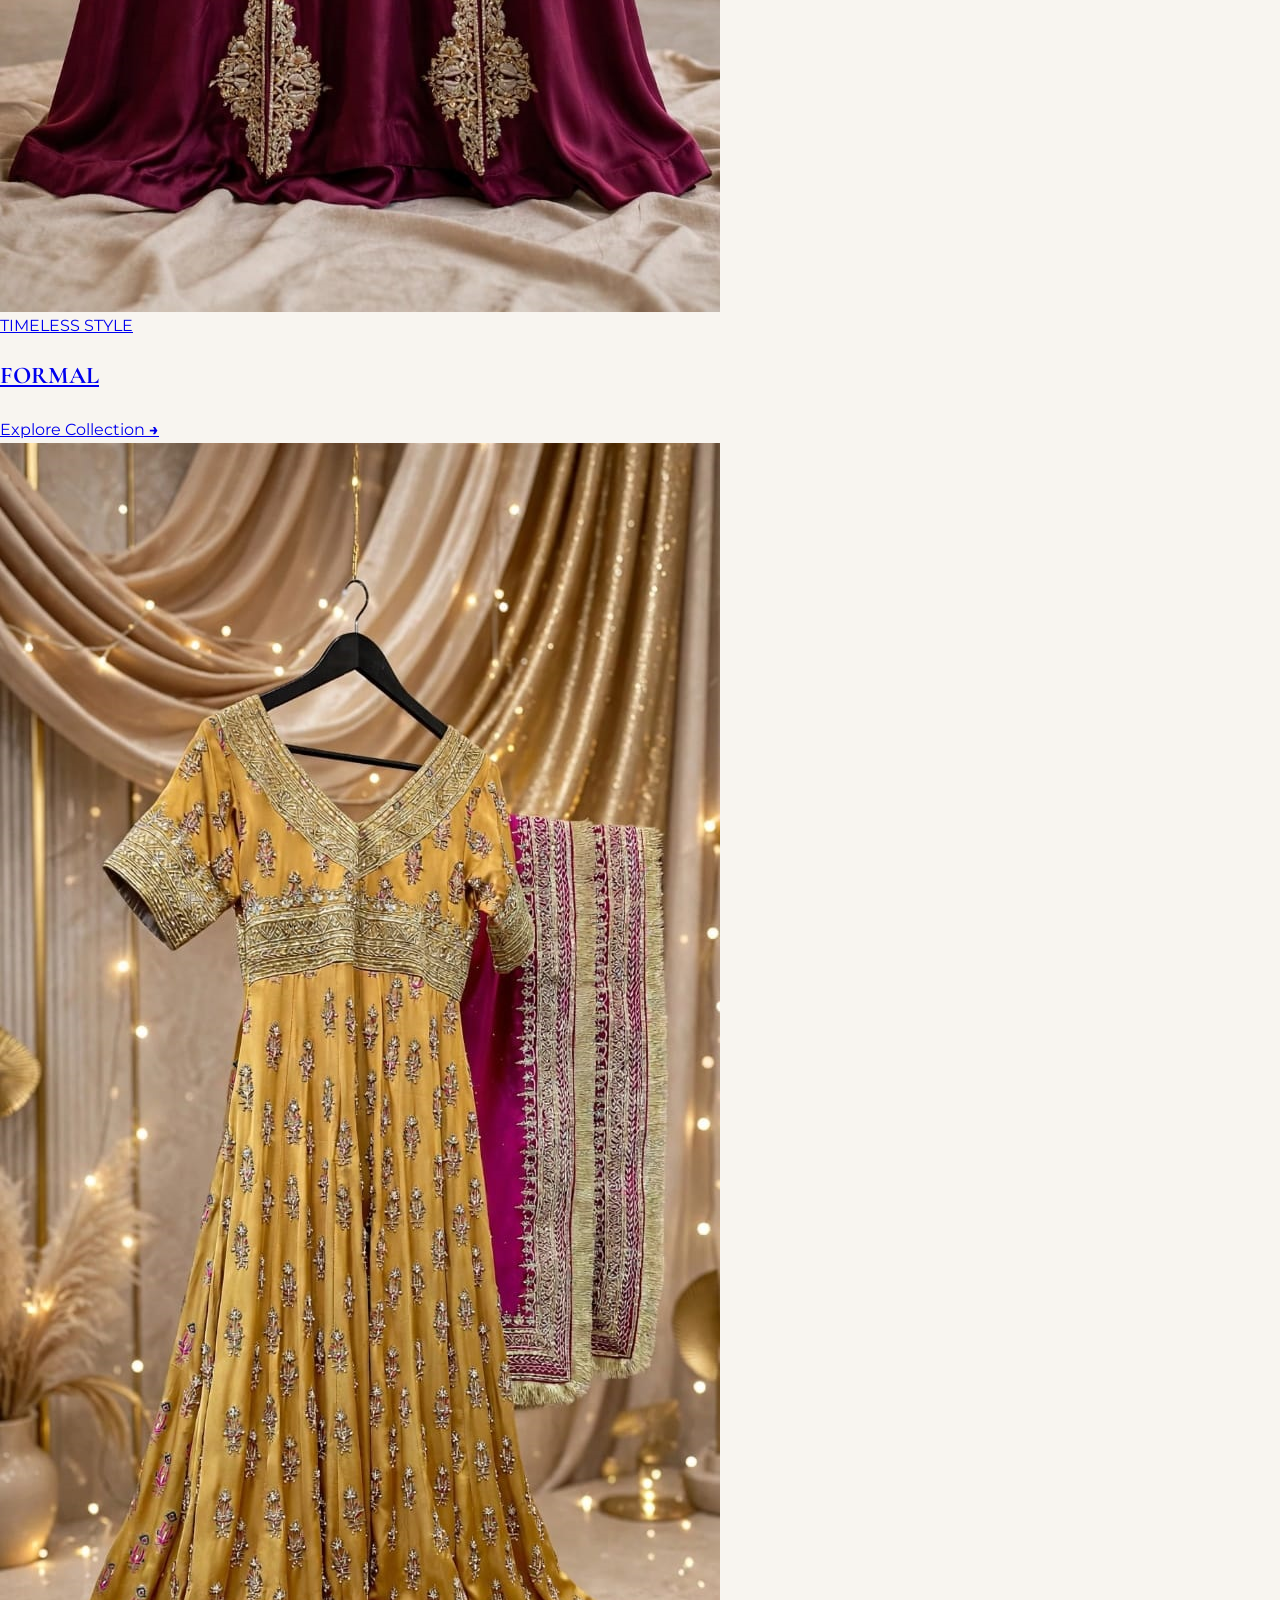
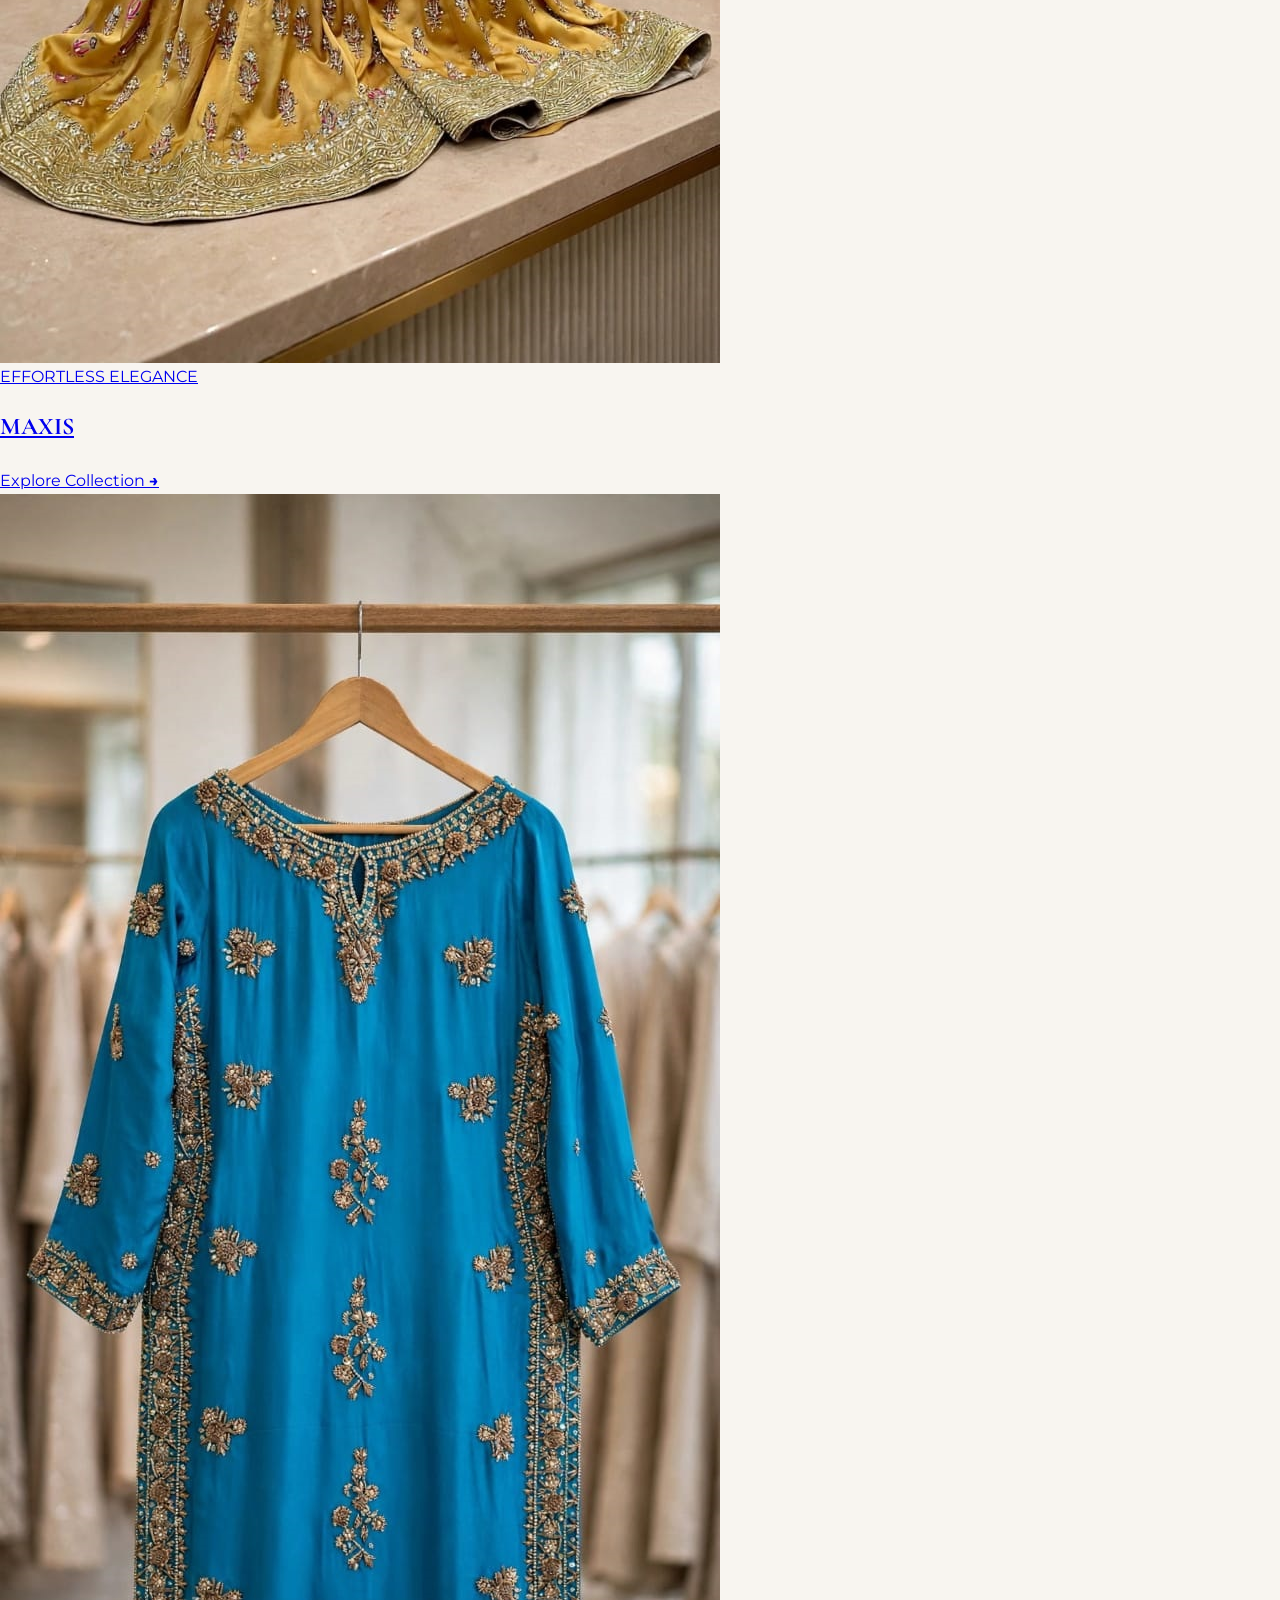
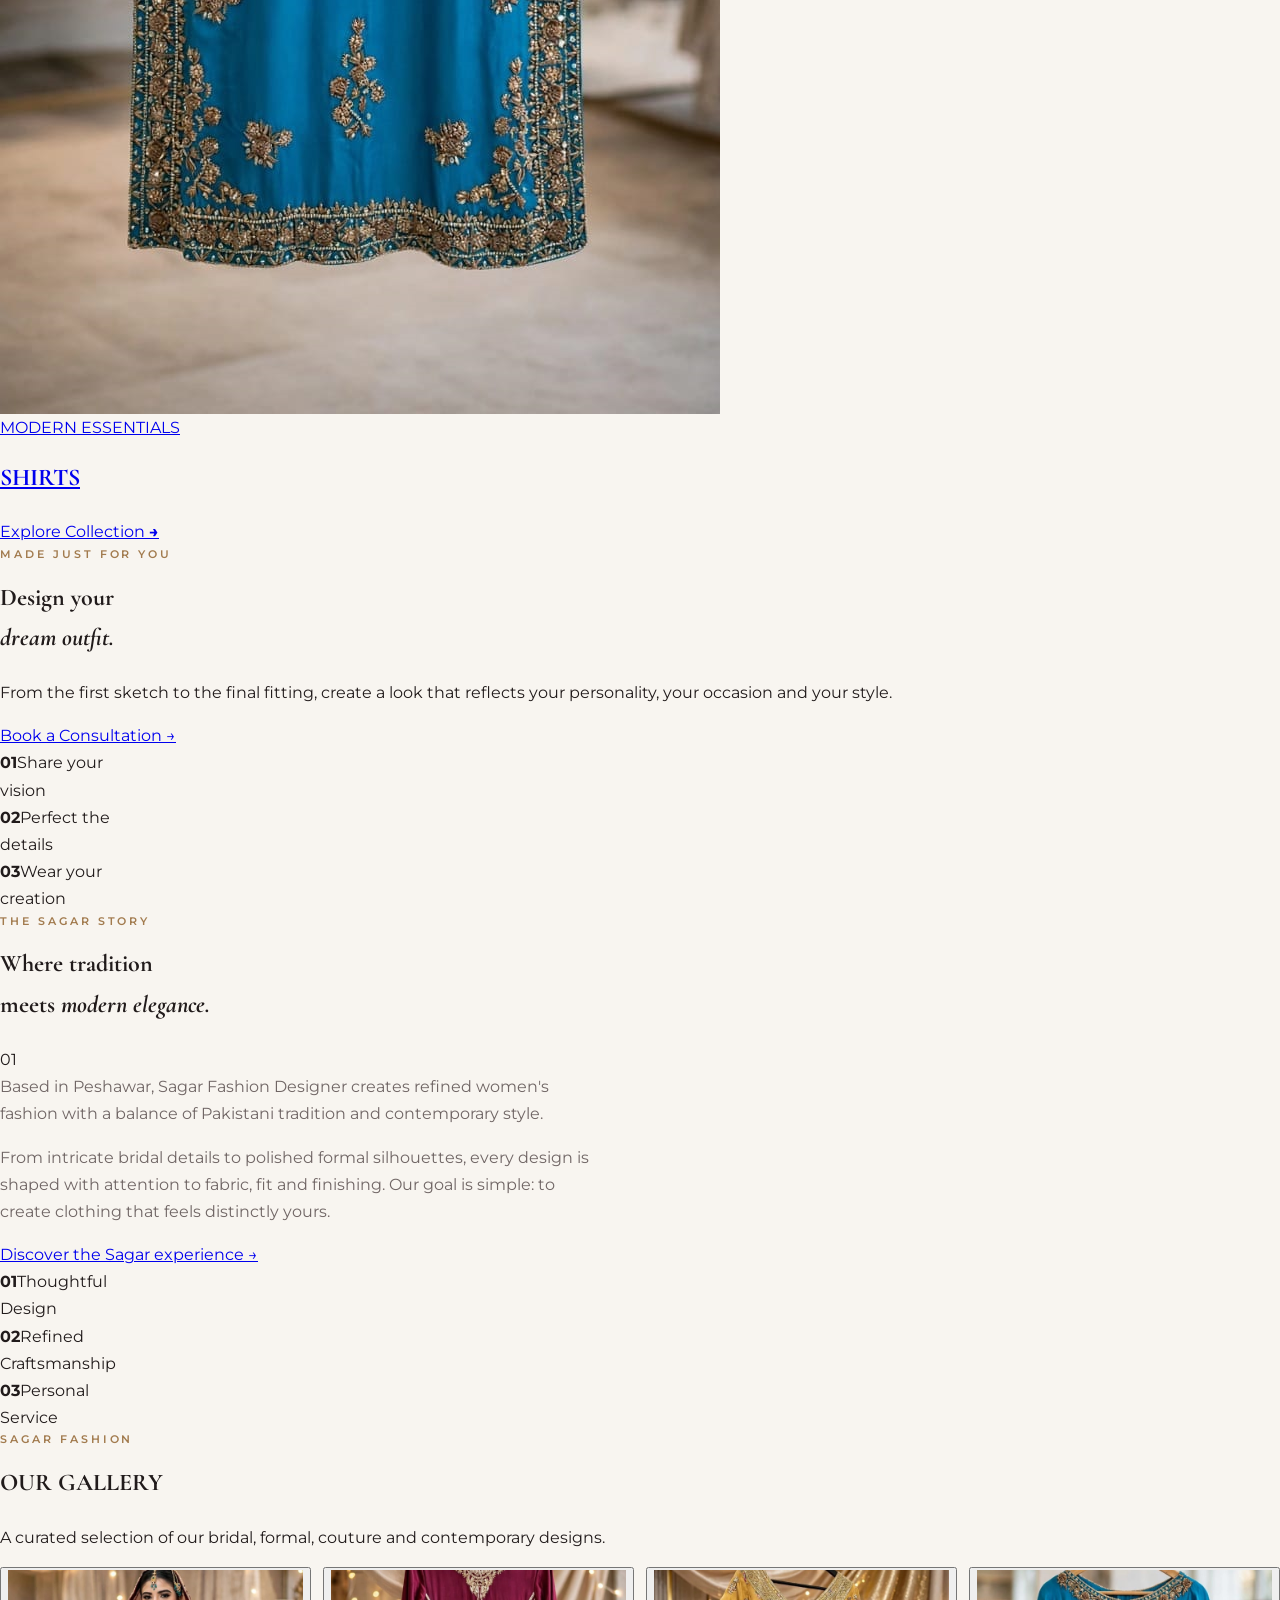
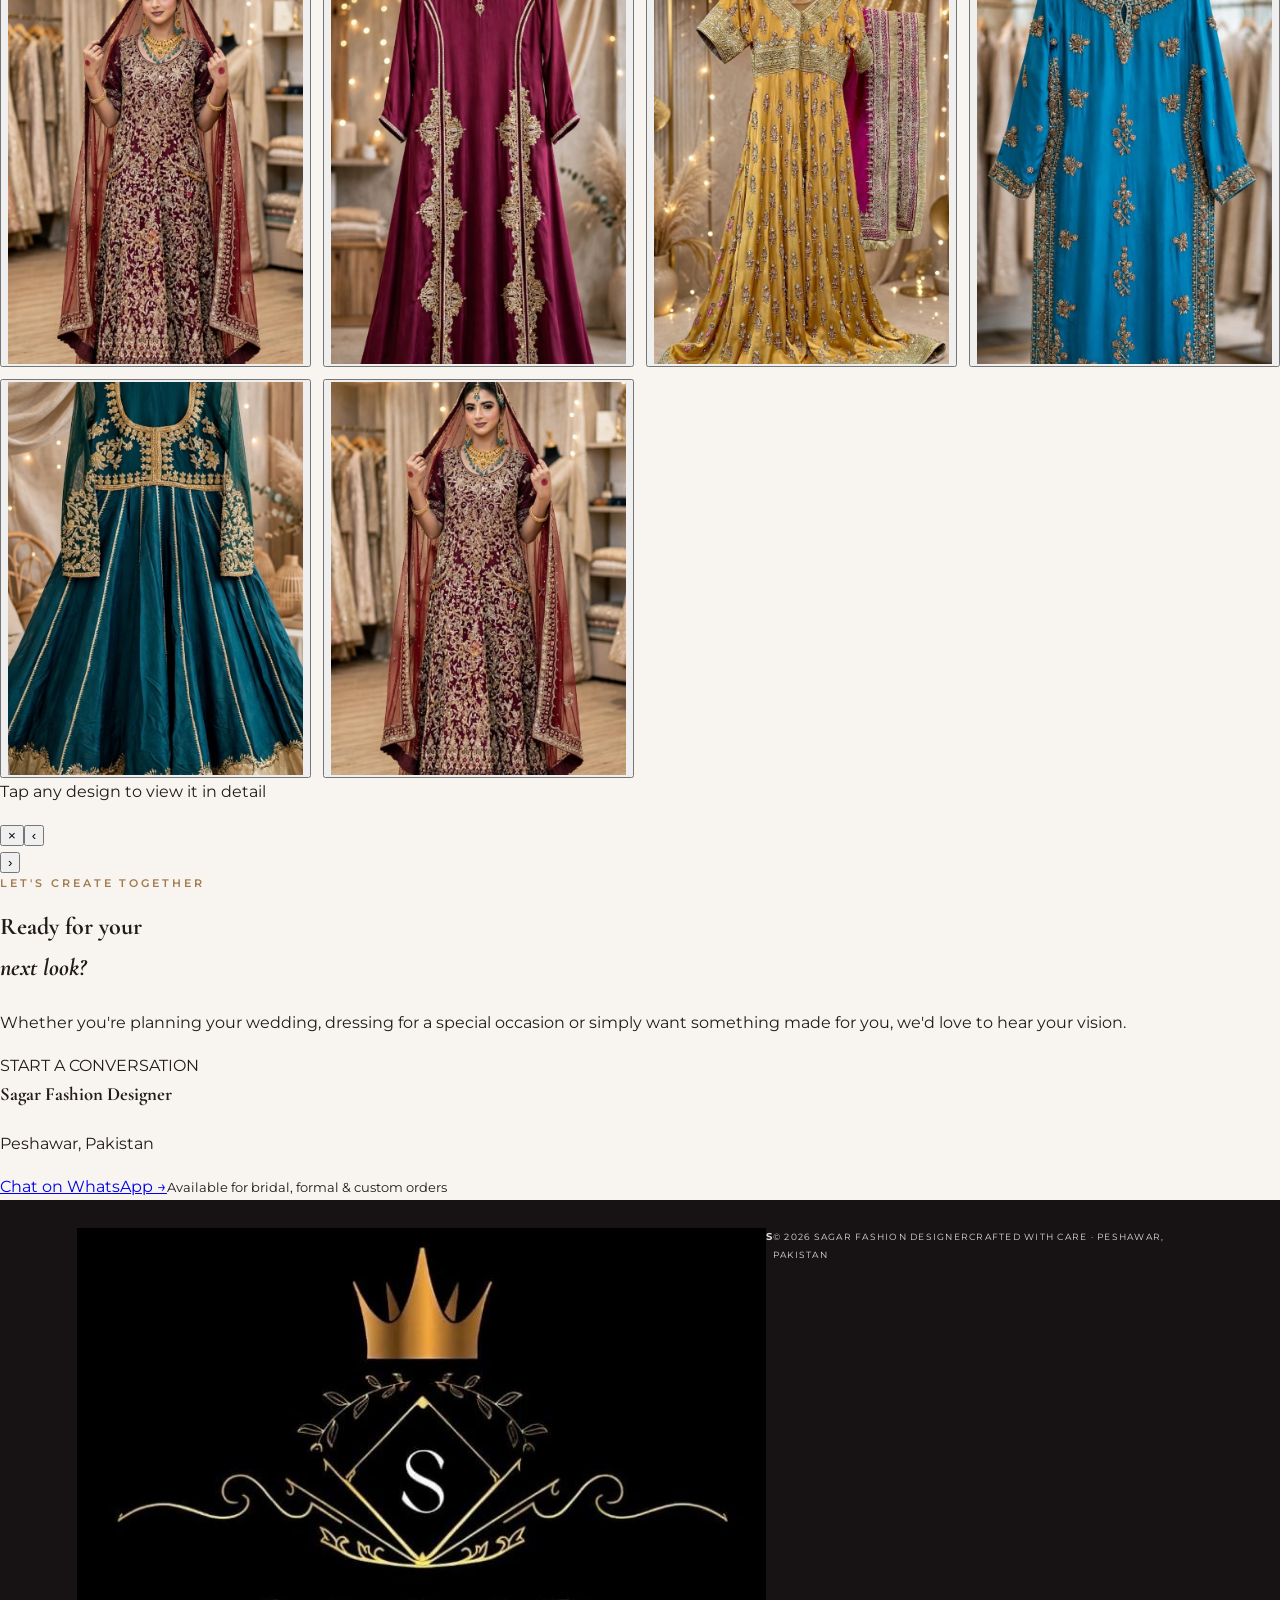
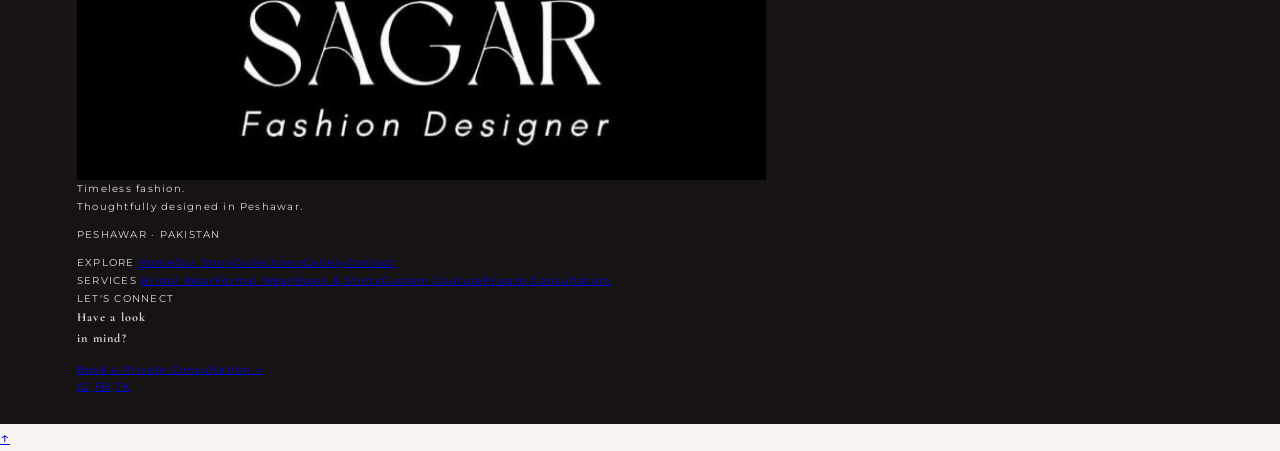
==== commit 7f03f634: "Restore exact social-media stage for index.html" ====
--- a/index.html
+++ b/index.html
@@ -1,131 +1,51 @@
-<!doctype html>
-<html lang="en">
-<head>
-<meta charset="utf-8">
-<meta name="viewport" content="width=device-width, initial-scale=1">
-<title>Sagar Fashion Designer | Peshawar</title>
-<meta name="description" content="Sagar Fashion Designer in Peshawar — bridal wear, formal wear, maxis, ready-made and customized women's fashion.">
-<link rel="preconnect" href="https://fonts.googleapis.com">
-<link rel="preconnect" href="https://fonts.gstatic.com" crossorigin>
-<link href="https://fonts.googleapis.com/css2?family=Cormorant+Garamond:wght@400;500;600;700&family=Montserrat:wght@400;500;600&display=swap" rel="stylesheet">
-<link rel="stylesheet" href="style.css">
-</head>
-<body>
-<header class="site-header">
-  <div class="nav">
-    <a class="brand" href="#home">Sagar Fashion Designer</a>
-    <nav id="navLinks">
-      <a href="#home">HOME</a>
-      <a href="#collections">COLLECTIONS</a>
-      <a href="#custom">CUSTOM COUTURE</a>
-      <a href="#about">ABOUT</a>
-      <a href="#gallery">GALLERY</a>
-      <a href="#contact">CONTACT</a>
-    </nav>
-    <button class="menu-btn" aria-label="Open menu">☰</button>
+<!doctype html><html lang="en"><head><meta charset="utf-8"><meta name="viewport" content="width=device-width, initial-scale=1"><title>Sagar Fashion Designer | Peshawar</title><meta name="description" content="Sagar Fashion Designer — premium women's fashion in Peshawar."><link rel="preconnect" href="https://fonts.googleapis.com"><link rel="preconnect" href="https://fonts.gstatic.com" crossorigin><link href="https://fonts.googleapis.com/css2?family=Cormorant+Garamond:wght@400;500;600;700&family=Montserrat:wght@400;500;600&display=swap" rel="stylesheet"><link rel="stylesheet" href="style.css"></head><body>
+<header class="site-header"><div class="nav"><a class="brand-logo" href="#home"><img src="logo.jpg.jpeg" alt="Sagar Fashion Designer"></a><nav id="navLinks"><a class="active" href="#home">Home</a><a href="#about">About</a><a href="#collections">Collections <b>⌄</b></a><a href="#gallery">Gallery</a><a href="#contact">Contact</a></nav><a class="wa-top" href="https://wa.me/923185484406?text=Hi%20Sagar%20Fashion%20Designer%2C%20I%27d%20like%20to%20order." target="_blank">◔ &nbsp; Order on WhatsApp</a><button class="menu-btn" aria-label="Open menu">☰</button></div></header>
+<main id="home"><section class="hero">
+<div class="hero-copy"><p class="eyebrow">SAGAR FASHION DESIGNER · PESHAWAR</p><h1>Elegance in<br><em>Every Stitch</em></h1><p>Timeless Pakistani fashion, refined with contemporary detail. Discover bridal, formal and couture designs created to make every occasion unforgettable.</p><div class="hero-actions"><a class="gold-btn" href="#collections">Explore Collections <span>→</span></a><a class="hero-link" href="https://wa.me/923185484406?text=Hi%20Sagar%20Fashion%20Designer%2C%20I%27d%20like%20to%20discuss%20a%20custom%20design." target="_blank">Book a Consultation <span>↗</span></a></div><div class="hero-signature"><span></span><small>CRAFTED IN PESHAWAR</small></div></div>
+<div class="hero-image"><img src="assets/bridal.jpg.jpg" alt="Sagar Fashion Designer bridal couture"></div>
+<div class="hero-badge"><span>EST.</span><strong>SAGAR</strong><small>FASHION DESIGNER</small></div>
+<button class="hero-arrow left" aria-label="Previous hero image">‹</button><button class="hero-arrow right" aria-label="Next hero image">›</button><div class="hero-dots"><i></i><i></i><i></i></div>
+</section>
+<section id="collections" class="collections">
+<div class="collections-heading"><p class="eyebrow">SIGNATURE COLLECTIONS</p><h2>Designed to make an <em>entrance.</em></h2><p>Explore refined silhouettes, intricate details and timeless pieces crafted for your most memorable moments.</p></div>
+<div class="collection-grid">
+<a class="collection-card collection-card-featured" href="https://wa.me/923185484406?text=Hi%20Sagar%20Fashion%20Designer%2C%20I%27m%20interested%20in%20the%20Bridal%20Collection." target="_blank"><img src="assets/bridal.jpg.jpg" alt="Sagar Bridal Collection"><div class="collection-overlay"><p>THE SIGNATURE EDIT</p><h2>BRIDAL</h2><span>Explore Collection <b>→</b></span></div></a>
+<a class="collection-card" href="https://wa.me/923185484406?text=Hi%20Sagar%20Fashion%20Designer%2C%20I%27m%20interested%20in%20the%20Formal%20Collection." target="_blank"><img src="assets/formal.jpg.jpg" alt="Sagar Formal Collection"><div class="collection-overlay"><p>TIMELESS STYLE</p><h2>FORMAL</h2><span>Explore Collection <b>→</b></span></div></a>
+<a class="collection-card" href="https://wa.me/923185484406?text=Hi%20Sagar%20Fashion%20Designer%2C%20I%27m%20interested%20in%20the%20Maxi%20Collection." target="_blank"><img src="assets/maxi.jpg.jpg" alt="Sagar Maxi Collection"><div class="collection-overlay"><p>EFFORTLESS ELEGANCE</p><h2>MAXIS</h2><span>Explore Collection <b>→</b></span></div></a>
+<a class="collection-card" href="https://wa.me/923185484406?text=Hi%20Sagar%20Fashion%20Designer%2C%20I%27m%20interested%20in%20the%20Shirts%20Collection." target="_blank"><img src="assets/shirts.jpg.jpg" alt="Sagar Shirts Collection"><div class="collection-overlay"><p>MODERN ESSENTIALS</p><h2>SHIRTS</h2><span>Explore Collection <b>→</b></span></div></a>
+</div></section>
+<section id="custom" class="custom-strip"><div class="custom-inner"><div class="custom-intro"><p class="eyebrow">MADE JUST FOR YOU</p><h2>Design your<br><em>dream outfit.</em></h2><p>From the first sketch to the final fitting, create a look that reflects your personality, your occasion and your style.</p><a class="outline-btn" href="https://wa.me/923185484406?text=Hi%20Sagar%20Fashion%20Designer%2C%20I%27d%20like%20to%20book%20a%20custom%20couture%20consultation." target="_blank">Book a Consultation <span>→</span></a></div><div class="custom-steps"><div class="custom-step"><b>01</b><span>Share your<br>vision</span></div><div class="custom-step"><b>02</b><span>Perfect the<br>details</span></div><div class="custom-step"><b>03</b><span>Wear your<br>creation</span></div></div></div></section>
+<section id="about" class="about"><div class="about-inner"><div class="about-label"><span></span><p class="eyebrow">THE SAGAR STORY</p><span></span></div><div class="about-grid"><div class="about-heading"><h2>Where tradition<br>meets <em>modern elegance.</em></h2><div class="about-number">01</div></div><div class="about-copy"><p class="about-lead">Based in Peshawar, Sagar Fashion Designer creates refined women's fashion with a balance of Pakistani tradition and contemporary style.</p><p>From intricate bridal details to polished formal silhouettes, every design is shaped with attention to fabric, fit and finishing. Our goal is simple: to create clothing that feels distinctly yours.</p><a class="about-link" href="https://wa.me/923185484406?text=Hi%20Sagar%20Fashion%20Designer%2C%20I%27d%20like%20to%20know%20more%20about%20your%20designs." target="_blank">Discover the Sagar experience <span>→</span></a></div></div><div class="about-values"><div><strong>01</strong><span>Thoughtful<br>Design</span></div><div><strong>02</strong><span>Refined<br>Craftsmanship</span></div><div><strong>03</strong><span>Personal<br>Service</span></div></div></div></section>
+<section id="gallery" class="gallery"><div class="gallery-heading"><span></span><div><p class="eyebrow">SAGAR FASHION</p><h2>OUR GALLERY</h2></div><span></span></div><p class="gallery-intro">A curated selection of our bridal, formal, couture and contemporary designs.</p><div class="gallery-grid"><button class="gallery-item gallery-item-tall" type="button" data-full="assets/bridal.jpg.jpg" aria-label="View bridal fashion"><img src="assets/bridal.jpg.jpg" alt="Bridal fashion design"></button><button class="gallery-item" type="button" data-full="assets/formal.jpg.jpg" aria-label="View formal fashion"><img src="assets/formal.jpg.jpg" alt="Formal fashion design"></button><button class="gallery-item gallery-item-wide" type="button" data-full="assets/maxi.jpg.jpg" aria-label="View maxi design"><img src="assets/maxi.jpg.jpg" alt="Maxi fashion design"></button><button class="gallery-item" type="button" data-full="assets/shirts.jpg.jpg" aria-label="View shirt design"><img src="assets/shirts.jpg.jpg" alt="Shirt fashion design"></button><button class="gallery-item gallery-item-tall" type="button" data-full="assets/custom.jpg.jpg" aria-label="View custom couture"><img src="assets/custom.jpg.jpg" alt="Custom couture design"></button><button class="gallery-item" type="button" data-full="assets/bridal.jpg.jpg" aria-label="View bridal collection"><img src="assets/bridal.jpg.jpg" alt="Bridal collection design"></button></div><div class="gallery-note"><span></span><p>Tap any design to view it in detail</p><span></span></div></section><div class="gallery-lightbox" id="galleryLightbox" aria-hidden="true"><button class="lightbox-close" type="button" aria-label="Close image">×</button><button class="lightbox-prev" type="button" aria-label="Previous image">‹</button><img id="lightboxImage" src="" alt=""><button class="lightbox-next" type="button" aria-label="Next image">›</button></div>
+<section id="contact" class="contact"><div class="contact-inner"><div class="contact-copy"><p class="eyebrow">LET'S CREATE TOGETHER</p><h2>Ready for your<br><em>next look?</em></h2><p>Whether you're planning your wedding, dressing for a special occasion or simply want something made for you, we'd love to hear your vision.</p></div><div class="contact-card"><span class="contact-card-label">START A CONVERSATION</span><h3>Sagar Fashion Designer</h3><p>Peshawar, Pakistan</p><a class="gold-btn" href="https://wa.me/923185484406?text=Hi%20Sagar%20Fashion%20Designer%2C%20I%27d%20like%20to%20discuss%20a%20design." target="_blank">Chat on WhatsApp <span>→</span></a><small>Available for bridal, formal & custom orders</small></div></div></section></main>
+<footer class="luxury-footer">
+  <div class="footer-top">
+    <div class="footer-brand">
+      <div class="footer-logo-wrap"><img src="logo.jpg.jpeg" alt="Sagar Fashion Designer"></div>
+      <p class="footer-tagline">Timeless fashion.<br>Thoughtfully designed in Peshawar.</p>
+      <p class="footer-location">PESHAWAR · PAKISTAN</p>
+    </div>
+    <div class="footer-column">
+      <span class="footer-label">EXPLORE</span>
+      <a href="#home">Home</a><a href="#about">Our Story</a><a href="#collections">Collections</a><a href="#gallery">Gallery</a><a href="#contact">Contact</a>
+    </div>
+    <div class="footer-column">
+      <span class="footer-label">SERVICES</span>
+      <a href="#collections">Bridal Wear</a><a href="#collections">Formal Wear</a><a href="#collections">Maxis &amp; Shirts</a><a href="#custom">Custom Couture</a><a href="#contact">Private Consultation</a>
+    </div>
+    <div class="footer-connect">
+      <span class="footer-label">LET'S CONNECT</span>
+      <h3>Have a look<br>in mind?</h3>
+      <a class="footer-wa" href="https://wa.me/923185484406?text=Hi%20Sagar%20Fashion%20Designer%2C%20I%27d%20like%20to%20book%20a%20private%20consultation." target="_blank" rel="noopener noreferrer">Book a Private Consultation <span>↗</span></a>
+      <div class="footer-socials">
+        <a href="https://www.instagram.com/sagar_fashion_designer077?stkn=cGZ0d3VjOWloM2Uy" target="_blank" rel="noopener noreferrer" aria-label="Instagram">IG</a>
+        <a href="https://www.facebook.com/share/1Hpy3mPDcL/" target="_blank" rel="noopener noreferrer" aria-label="Facebook">FB</a>
+        <a href="https://www.tiktok.com/@sagar.fashion.designer0?_r=1&_t=ZS-9ADgblAuYDc" target="_blank" rel="noopener noreferrer" aria-label="TikTok">TK</a>
+      </div>
+    </div>
   </div>
-</header>
-
-<main id="home">
-<section class="luxury-hero">
-  <img src="assets/bridal.jpg.jpg" alt="Sagar Fashion Designer bridal collection">
-  <div class="hero-shade"></div>
-  <div class="hero-content">
-    <p class="eyebrow">PESHAWAR • PAKISTAN</p>
-    <h1>Sagar<br><em>Fashion Designer</em></h1>
-    <p>Contemporary Pakistani couture crafted for the woman who wants to be remembered.</p>
-    <a class="hero-link" href="#collections">DISCOVER THE COLLECTION <span>→</span></a>
+  <div class="footer-rule"><span></span><b>S</b><span></span></div>
+  <div class="footer-bottom">
+    <small>© 2026 SAGAR FASHION DESIGNER</small><small>CRAFTED WITH CARE · PESHAWAR, PAKISTAN</small>
   </div>
-</section>
-
-<section class="statement">
-  <p class="eyebrow">THE HOUSE OF SAGAR</p>
-  <h2>Elegance, <em>reimagined.</em></h2>
-  <p>From bridal moments to sophisticated formalwear, Sagar Fashion Designer brings graceful silhouettes, rich detail and a personal touch to every design.</p>
-</section>
-
-<section id="collections" class="editorial-section">
-  <div class="section-title">
-    <p class="eyebrow">SIGNATURE COLLECTIONS</p>
-    <h2>Made for your <em>moment.</em></h2>
-  </div>
-  <div class="editorial-grid">
-    <article class="editorial-card tall">
-      <img src="assets/bridal.jpg.jpg" alt="Bridal Wear">
-      <div><span>01</span><h3>Bridal</h3><a href="https://wa.me/923185484406?text=Hi%20Sagar%20Fashion%20Designer%2C%20I%27m%20interested%20in%20Bridal%20Wear." target="_blank">EXPLORE →</a></div>
-    </article>
-    <article class="editorial-card">
-      <img src="assets/formal.jpg.jpg" alt="Women's Formal Wear">
-      <div><span>02</span><h3>Formal Wear</h3><a href="https://wa.me/923185484406?text=Hi%20Sagar%20Fashion%20Designer%2C%20I%27m%20interested%20in%20Formal%20Wear." target="_blank">EXPLORE →</a></div>
-    </article>
-    <article class="editorial-card">
-      <img src="assets/maxi.jpg.jpg" alt="Maxi Collection">
-      <div><span>03</span><h3>Maxis</h3><a href="https://wa.me/923185484406?text=Hi%20Sagar%20Fashion%20Designer%2C%20I%27m%20interested%20in%20Maxis." target="_blank">EXPLORE →</a></div>
-    </article>
-    <article class="editorial-card">
-      <img src="assets/shirts.jpg.jpg" alt="Formal Shirts">
-      <div><span>04</span><h3>Formal Shirts</h3><a href="https://wa.me/923185484406?text=Hi%20Sagar%20Fashion%20Designer%2C%20I%27m%20interested%20in%20Formal%20Shirts." target="_blank">EXPLORE →</a></div>
-    </article>
-  </div>
-</section>
-
-<section id="custom" class="couture-banner">
-  <div class="couture-image"><img src="assets/custom.jpg.jpg" alt="Customized couture"></div>
-  <div class="couture-copy">
-    <p class="eyebrow">CUSTOM COUTURE</p>
-    <h2>Your vision.<br><em>Beautifully made.</em></h2>
-    <p>Bring us your inspiration, preferred colors, fabric ideas and measurements. Together, we'll shape a design that feels entirely yours.</p>
-    <a class="gold-button" href="https://wa.me/923185484406?text=Hi%20Sagar%20Fashion%20Designer%2C%20I%27d%20like%20to%20discuss%20a%20custom%20order." target="_blank">BOOK A CONSULTATION</a>
-  </div>
-</section>
-
-<section id="about" class="about-luxury">
-  <div class="about-copy">
-    <p class="eyebrow">ABOUT SAGAR</p>
-    <h2>Crafted with a personal <em>touch.</em></h2>
-    <p>Based in Peshawar, Sagar Fashion Designer combines Pakistani tradition with modern elegance. Our focus is women's bridal, formal and ready-made fashion, alongside personalized custom orders.</p>
-    <a class="text-button" href="#contact">MEET THE HOUSE →</a>
-  </div>
-  <div class="about-mark"><span>S</span><small>PESHAWAR • EST. SAGAR</small></div>
-</section>
-
-<section id="gallery" class="gallery-luxury">
-  <div class="section-title center">
-    <p class="eyebrow">THE EDIT</p>
-    <h2>Selected <em>looks.</em></h2>
-  </div>
-  <div class="gallery-grid">
-    <img src="assets/formal.jpg.jpg" alt="Sagar formal design">
-    <img src="assets/bridal.jpg.jpg" alt="Sagar bridal design">
-    <img src="assets/shirts.jpg.jpg" alt="Sagar formal shirt design">
-    <img src="assets/maxi.jpg.jpg" alt="Sagar maxi design">
-  </div>
-</section>
-
-<section class="final-cta">
-  <p class="eyebrow">SAGAR FASHION DESIGNER</p>
-  <h2>For moments that deserve <em>more.</em></h2>
-  <a class="gold-button light" href="https://wa.me/923185484406?text=Hi%20Sagar%20Fashion%20Designer%2C%20I%27d%20like%20to%20place%20an%20order." target="_blank">START YOUR ORDER</a>
-</section>
-
-<section id="contact" class="contact-luxury">
-  <div>
-    <p class="eyebrow">CONTACT</p>
-    <h2>Let's create<br><em>something beautiful.</em></h2>
-  </div>
-  <div class="contact-details">
-    <span>WHATSAPP</span>
-    <a href="https://wa.me/923185484406" target="_blank">+92 318 5484406</a>
-    <span>LOCATION</span>
-    <p>Peshawar, Pakistan</p>
-    <span>ORDERS</span>
-    <p>Ready-made & customized women's fashion</p>
-  </div>
-</section>
-</main>
-
-<footer><strong>SAGAR FASHION DESIGNER</strong><span>© 2026 Peshawar, Pakistan</span></footer>
-<a class="floating-wa" target="_blank" href="https://wa.me/923185484406?text=Hi%20Sagar%20Fashion%20Designer%2C%20I%27d%20like%20to%20know%20more%20about%20your%20collection.">WhatsApp</a>
-<script src="script.js"></script>
-</body>
-</html>+</footer><a class="back-to-top" href="#home" aria-label="Back to top">↑</a><a class="floating-wa" aria-label="Chat with Sagar Fashion Designer on WhatsApp" href="https://wa.me/923185484406" target="_blank">WhatsApp</a><script src="script.js"></script></body></html>
--- a/style.css
+++ b/style.css
@@ -1,5 +1 @@
-
-/* Footer actions */
-.back-to-top{position:fixed;right:20px;bottom:76px;width:42px;height:42px;border:1px solid rgba(166,129,37,.7);background:rgba(17,16,15,.94);color:#d6b86c;display:flex;align-items:center;justify-content:center;font-family:"Cormorant Garamond",serif;font-size:1.35rem;z-index:99;opacity:.9;transition:transform .25s,background .25s,color .25s,border-color .25s}
-.back-to-top:hover{transform:translateY(-3px);background:#b3924c;color:#fff;border-color:#b3924c}
-@media(max-width:520px){.back-to-top{right:12px;bottom:68px;width:38px;height:38px;font-size:1.2rem}}
+*{box-sizing:border-box}html{scroll-behavior:smooth}body{margin:0;background:#f8f5f0;color:#211b1b;font-family:Montserrat,Arial,sans-serif;line-height:1.7}img{max-width:100%;display:block}h1,h2,h3,.brand{font-family:"Cormorant Garamond",Georgia,serif}h1,h2,h3,p{margin-top:0}.eyebrow{font-size:.66rem;letter-spacing:.28em;font-weight:600;color:#a27b4e;margin:0 0 14px}.site-header{position:fixed;top:0;left:0;right:0;z-index:50;background:rgba(18,15,15,.72);backdrop-filter:blur(12px);border-bottom:1px solid rgba(255,255,255,.12)}.nav{height:88px;width:min(1280px,92%);margin:auto;display:flex;align-items:center;justify-content:space-between}.brand{color:#fff;text-decoration:none;font-size:2.25rem;font-weight:600;letter-spacing:.02em;white-space:nowrap}nav{display:flex;gap:27px}nav a{color:#fff;text-decoration:none;font-size:.64rem;letter-spacing:.13em;font-weight:600;opacity:.9}nav a:hover{color:#d7b27e}.menu-btn{display:none;color:#fff;background:none;border:0;font-size:25px}.luxury-hero{height:100vh;min-height:680px;position:relative;overflow:hidden;background:#171313}.luxury-hero>img{position:absolute;width:100%;height:100%;object-fit:cover;object-position:center}.hero-shade{position:absolute;inset:0;background:linear-gradient(90deg,rgba(12,8,9,.78),rgba(12,8,9,.2) 62%,rgba(12,8,9,.08))}.hero-content{position:absolute;left:8%;top:50%;transform:translateY(-35%);color:#fff;max-width:650px}.hero-content .eyebrow{color:#d8b985}.hero-content h1{font-size:clamp(4.5rem,9vw,8.5rem);line-height:.78;font-weight:500;margin:0 0 30px}.hero-content h1 em{color:#dfc092;font-weight:400}.hero-content>p:not(.eyebrow){max-width:510px;font-size:1rem;color:#eee4dc;margin-bottom:28px}.hero-link{color:#fff;text-decoration:none;font-size:.7rem;letter-spacing:.2em;font-weight:600;border-bottom:1px solid #d1ad78;padding-bottom:9px}.hero-link span{color:#d1ad78;margin-left:15px;font-size:1rem}.statement{padding:130px 8%;text-align:center;max-width:900px;margin:auto}.statement h2,.section-title h2,.couture-copy h2,.about-copy h2,.final-cta h2,.contact-luxury h2{font-size:clamp(3rem,5.5vw,5.4rem);line-height:.9;font-weight:500;margin-bottom:25px}.statement h2 em,.section-title h2 em,.couture-copy h2 em,.about-copy h2 em,.final-cta h2 em,.contact-luxury h2 em{color:#9b7045;font-weight:400}.statement>p:last-child{color:#716664;max-width:690px;margin:auto;font-size:.95rem}.editorial-section{padding:115px 6%;background:#eee7df}.section-title{margin-bottom:50px}.editorial-grid{display:grid;grid-template-columns:1.15fr .85fr .85fr;grid-template-rows:330px 330px;gap:18px;max-width:1280px;margin:auto}.editorial-card{position:relative;overflow:hidden;background:#2a2020}.editorial-card.tall{grid-row:1/3}.editorial-card:nth-child(2){grid-column:2/4}.editorial-card img{width:100%;height:100%;object-fit:cover;transition:transform .7s}.editorial-card:hover img{transform:scale(1.04)}.editorial-card:after{content:"";position:absolute;inset:0;background:linear-gradient(transparent 42%,rgba(15,10,10,.82))}.editorial-card>div{position:absolute;z-index:2;left:28px;right:28px;bottom:25px;color:#fff}.editorial-card span{font-size:.62rem;letter-spacing:.18em;color:#d9b37c}.editorial-card h3{font-size:2.4rem;font-weight:500;margin:4px 0}.editorial-card a{font-size:.62rem;letter-spacing:.15em;color:#fff;text-decoration:none}.couture-banner{display:grid;grid-template-columns:1.05fr .95fr;background:#252022;color:#fff}.couture-image{min-height:650px}.couture-image img{width:100%;height:100%;object-fit:cover}.couture-copy{display:flex;flex-direction:column;justify-content:center;padding:10%;}.couture-copy .eyebrow{color:#d5ae76}.couture-copy h2{font-size:clamp(3rem,5vw,5rem)}.couture-copy h2 em{color:#d5b27f}.couture-copy p:not(.eyebrow){color:#cfc4bd;max-width:520px;margin-bottom:35px}.gold-button{display:inline-flex;width:max-content;text-decoration:none;background:#bd9360;color:#fff;padding:15px 25px;font-size:.65rem;font-weight:600;letter-spacing:.16em}.gold-button:hover{background:#d0a673}.about-luxury{display:grid;grid-template-columns:1fr .8fr;gap:90px;align-items:center;padding:140px 9%;max-width:1400px;margin:auto}.about-copy p:not(.eyebrow){color:#706665;max-width:600px}.text-button{display:inline-block;margin-top:18px;color:#7f5b39;text-decoration:none;font-size:.68rem;font-weight:600;letter-spacing:.16em}.about-mark{aspect-ratio:1;background:#d7c6b7;display:grid;place-items:center;align-content:center;color:#fff;background:linear-gradient(145deg,#c9b6a4,#70535a)}.about-mark span{font:italic 15rem/0.7 "Cormorant Garamond",serif}.about-mark small{font-size:.55rem;letter-spacing:.25em;margin-top:28px}.gallery-luxury{padding:120px 6%;background:#eee7df}.center{text-align:center}.gallery-grid{display:grid;grid-template-columns:repeat(4,1fr);gap:12px;max-width:1280px;margin:auto}.gallery-grid img{width:100%;aspect-ratio:3/4;object-fit:cover}.final-cta{padding:135px 7%;background:#332629;color:#fff;text-align:center}.final-cta .eyebrow{color:#d4ae76}.final-cta h2{max-width:850px;margin:0 auto 38px}.final-cta h2 em{color:#d5b17e}.gold-button.light{background:#d0ab76;color:#251d1e}.contact-luxury{display:grid;grid-template-columns:1fr 1fr;gap:80px;padding:120px 9%;max-width:1400px;margin:auto}.contact-details{border-top:1px solid #d8cec5}.contact-details span{display:block;font-size:.6rem;letter-spacing:.2em;color:#9b7045;margin-top:24px}.contact-details a{display:block;color:#251f1f;text-decoration:none;font:2rem "Cormorant Garamond",serif;margin-top:2px}.contact-details p{margin:2px 0;color:#706665}footer{background:#171314;color:#ddd;display:flex;justify-content:space-between;padding:28px 6%;font-size:.65rem;letter-spacing:.12em}.floating-wa{position:fixed;right:24px;bottom:22px;z-index:60;background:#287c4a;color:#fff;text-decoration:none;padding:12px 18px;border-radius:999px;font-size:.7rem;font-weight:600;box-shadow:0 8px 24px rgba(0,0,0,.2)}@media(max-width:900px){.nav{height:74px}.brand{font-size:1.75rem}nav{display:none;position:absolute;top:74px;left:0;right:0;background:#171314;padding:22px 6%;flex-direction:column;gap:18px}.menu-btn{display:block}.luxury-hero{min-height:650px}.hero-content{left:7%;right:7%}.editorial-grid{grid-template-columns:1fr 1fr;grid-template-rows:420px 300px 300px}.editorial-card.tall{grid-row:1/2;grid-column:1/3}.editorial-card:nth-child(2){grid-column:auto}.couture-banner,.about-luxury,.contact-luxury{grid-template-columns:1fr}.couture-image{min-height:500px}.about-luxury{gap:50px}.gallery-grid{grid-template-columns:1fr 1fr}}@media(max-width:520px){.brand{font-size:1.45rem}.hero-content h1{font-size:4rem}.hero-content{top:55%}.statement,.editorial-section,.gallery-luxury,.final-cta,.contact-luxury{padding-top:85px;padding-bottom:85px}.editorial-grid{display:grid;grid-template-columns:1fr;grid-template-rows:auto}.editorial-card,.editorial-card.tall,.editorial-card:nth-child(2){grid-column:auto;grid-row:auto;height:420px}.couture-image{min-height:400px}.couture-copy{padding:70px 8%}.about-luxury{padding:85px 8%}.gallery-grid{gap:8px}.gallery-grid img{aspect-ratio:1/1.25}.footer{flex-direction:column;gap:10px}footer{flex-direction:column;gap:10px}.floating-wa{right:14px;bottom:14px}}
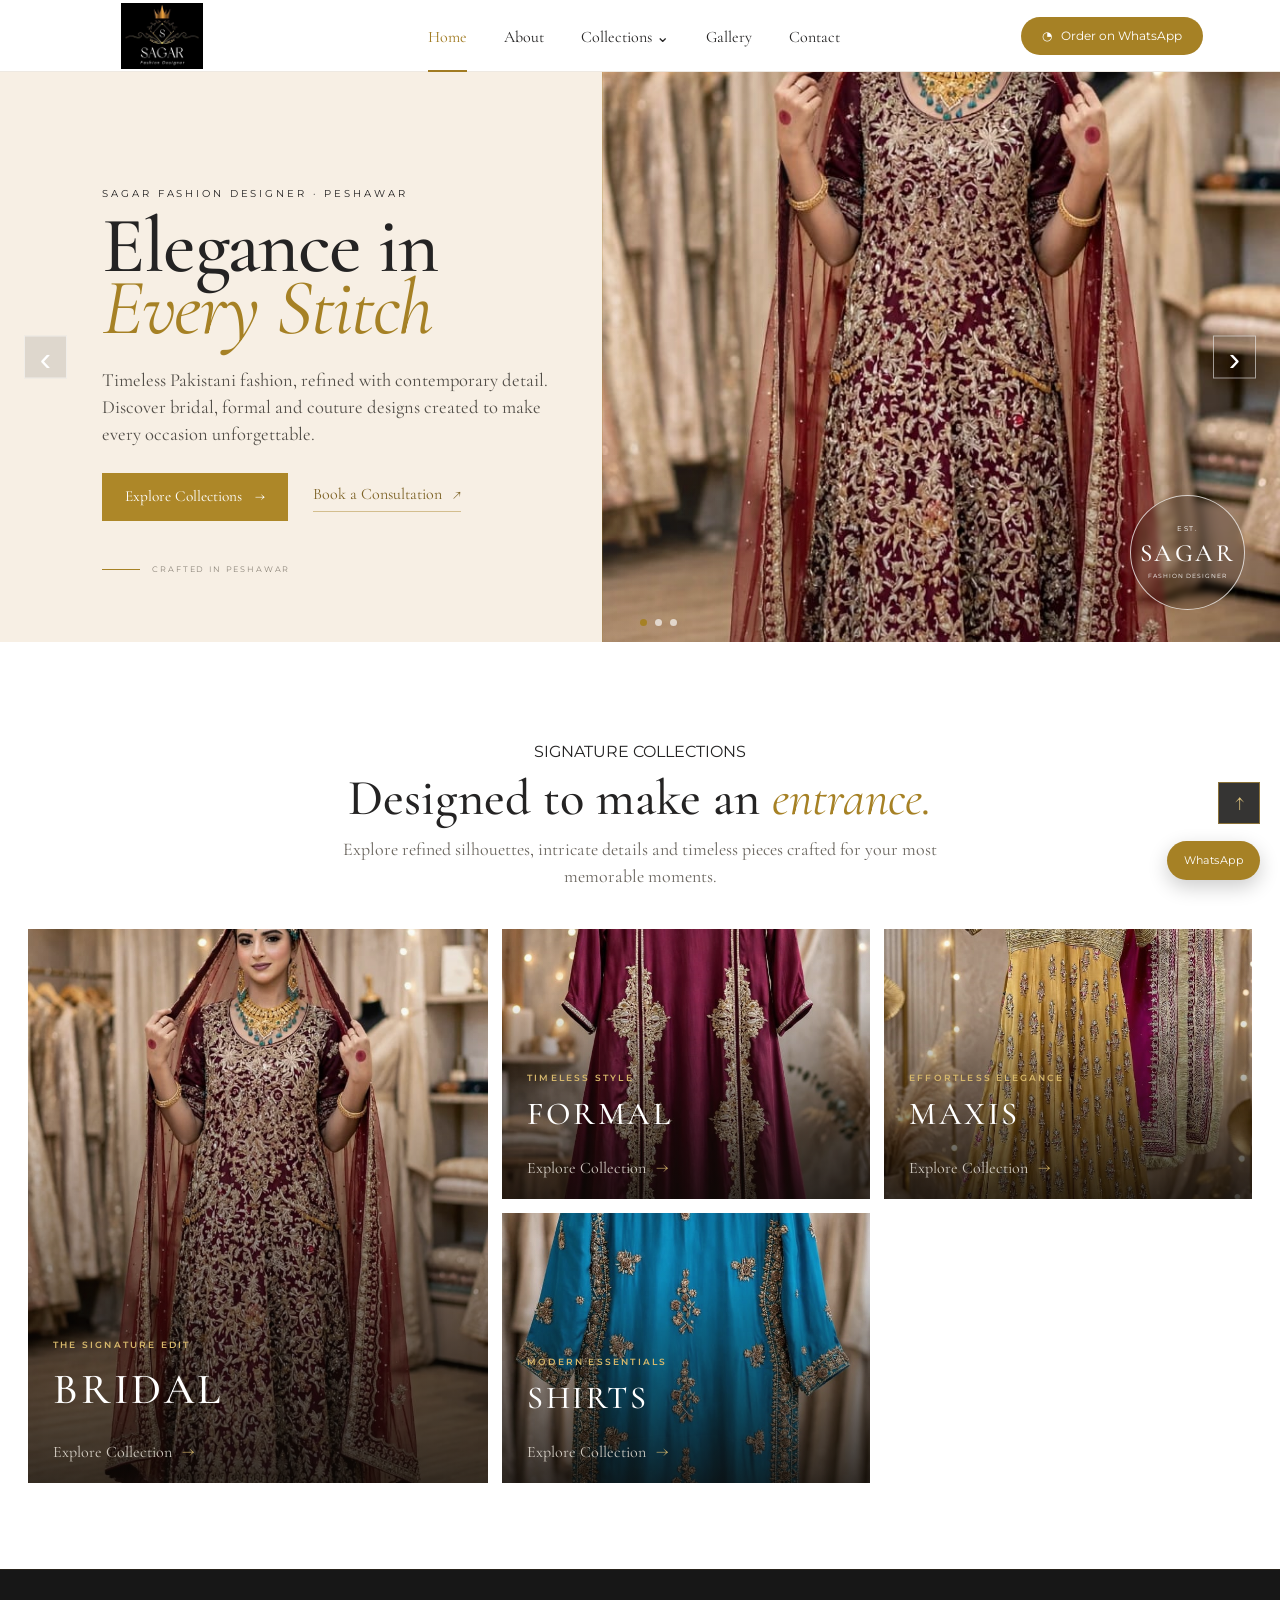
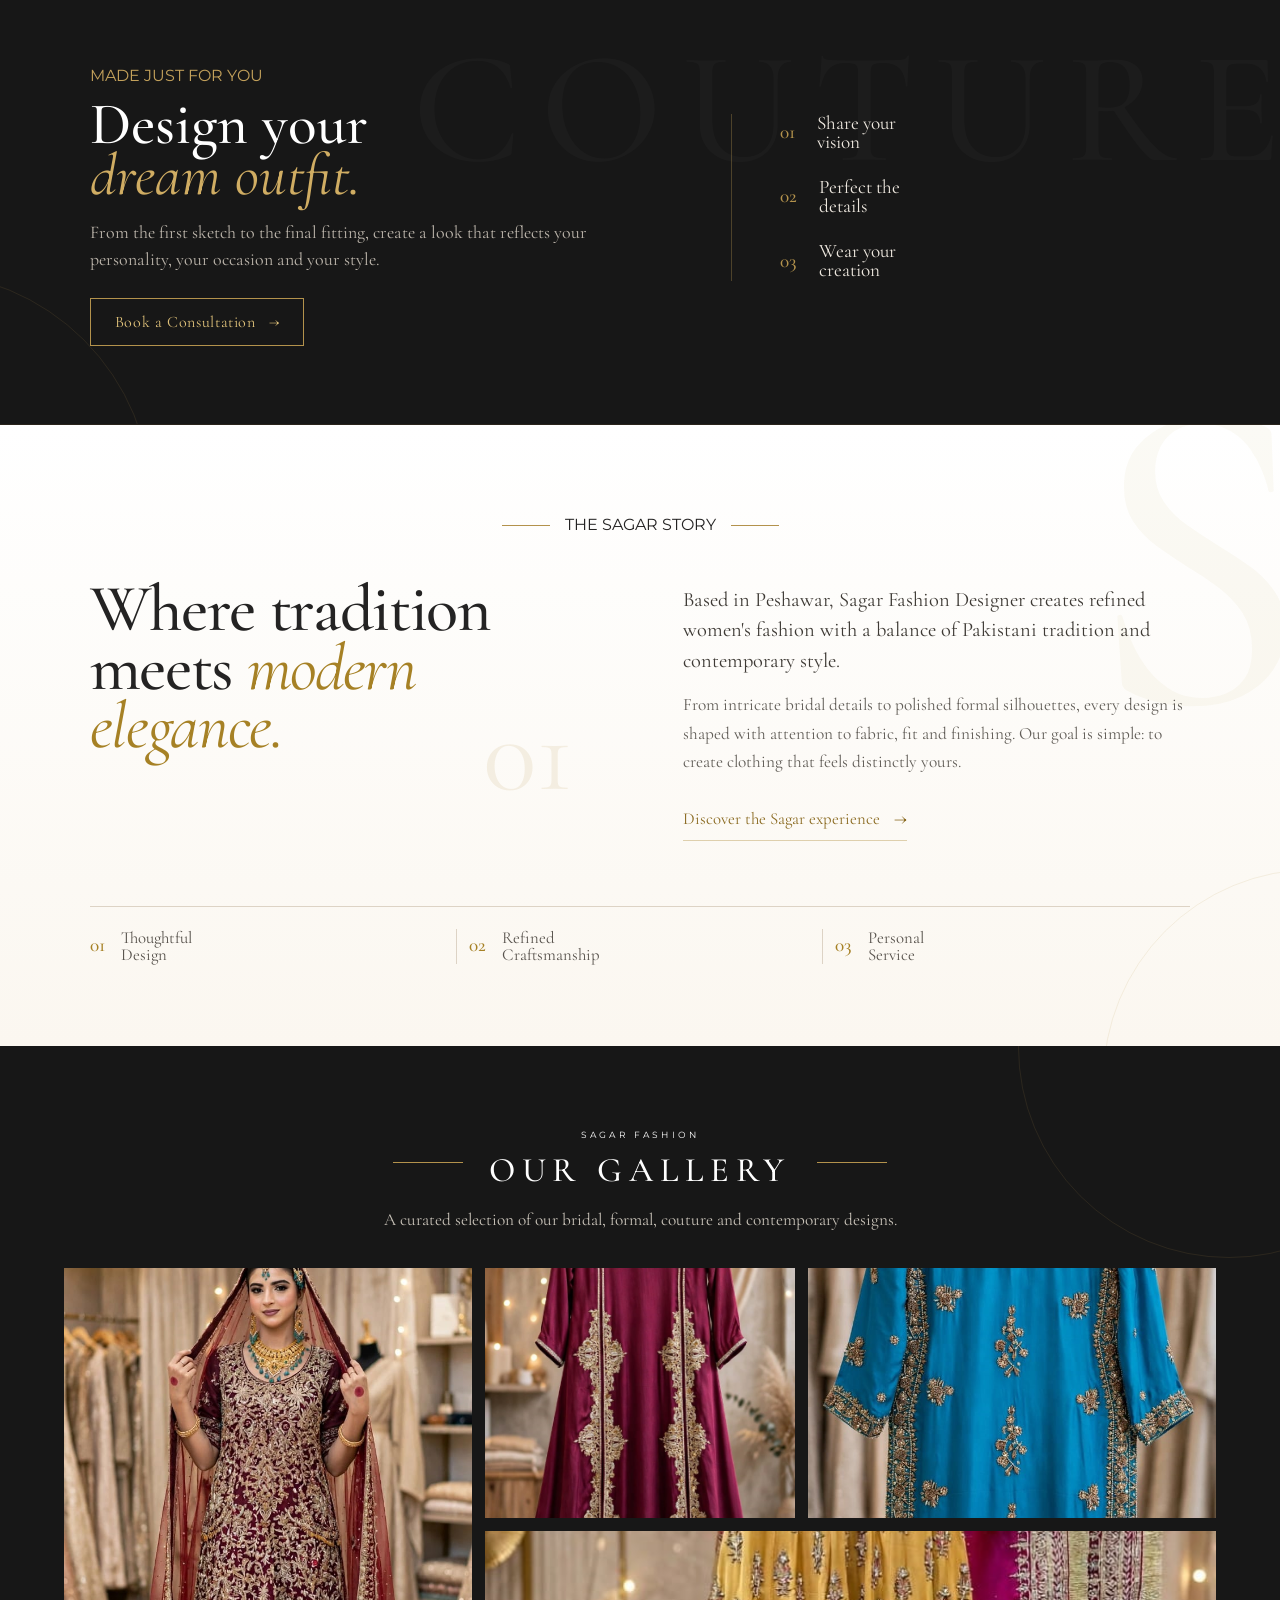
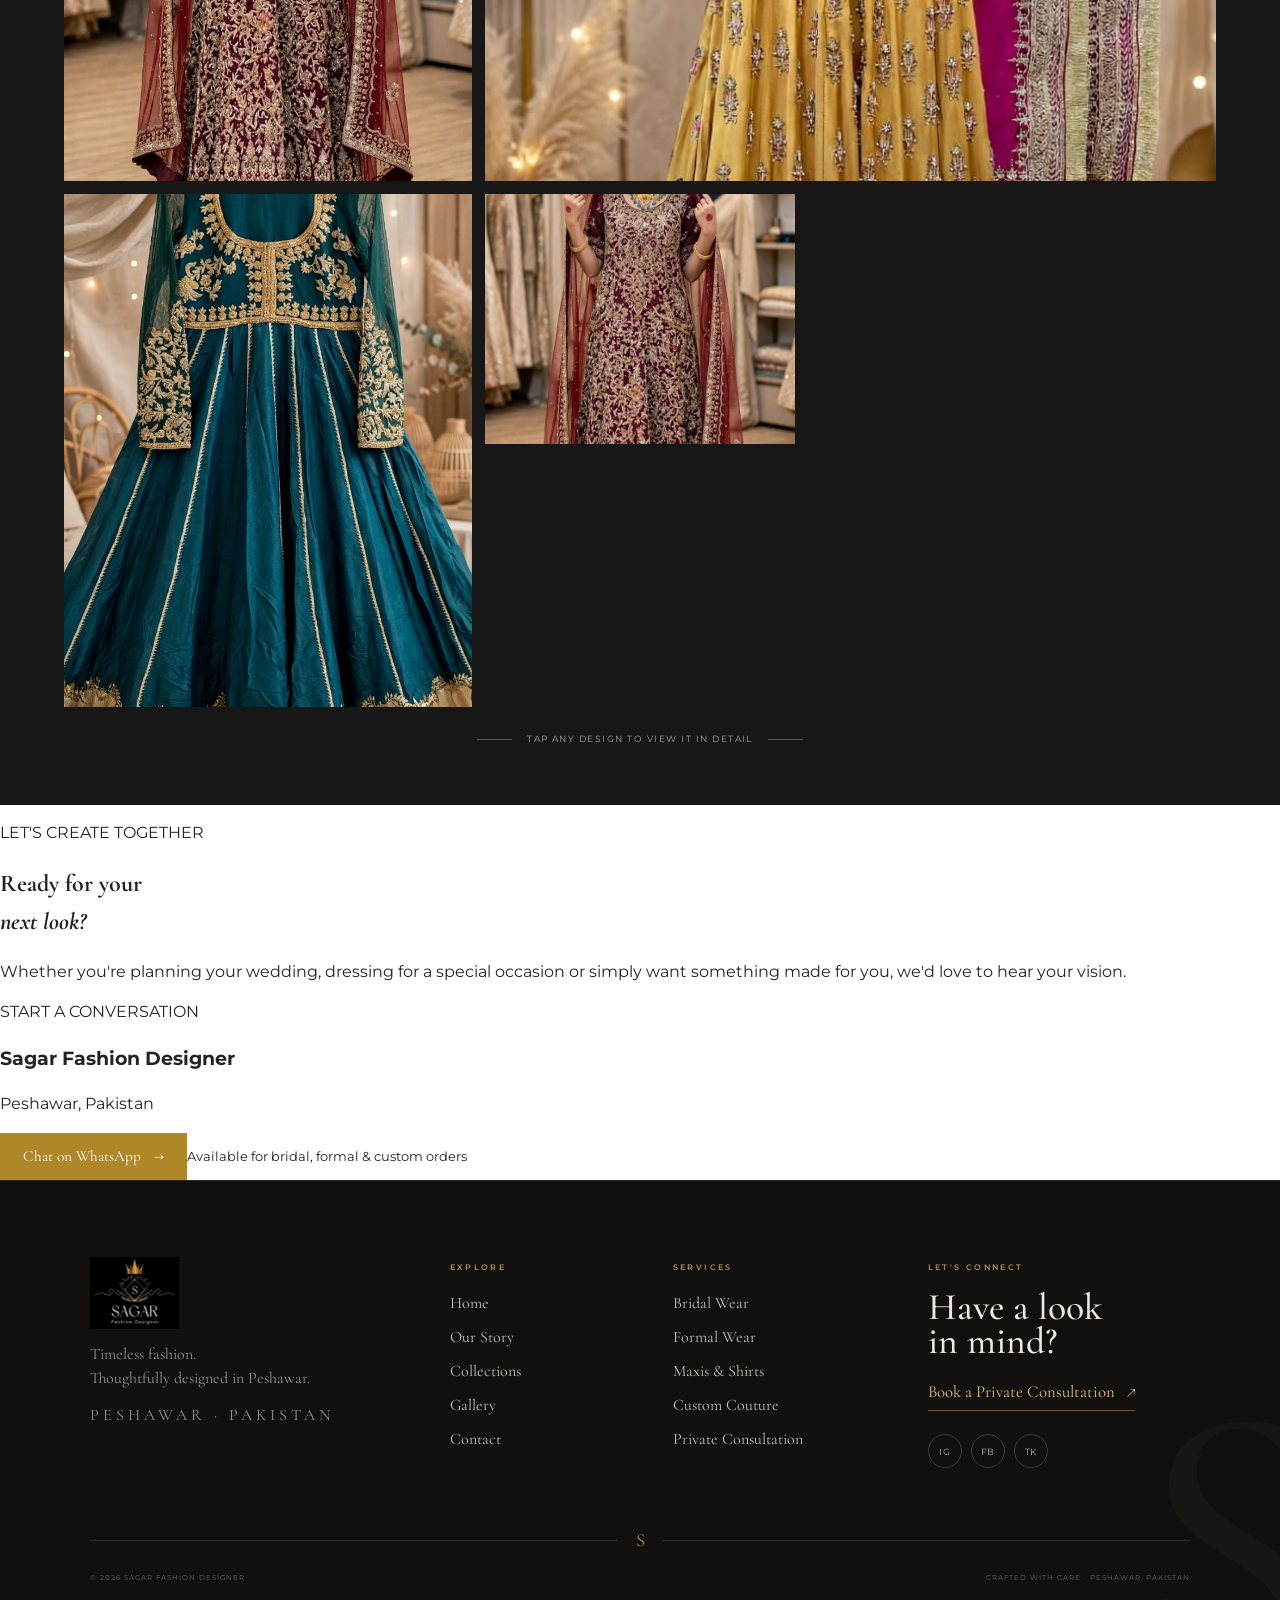
==== commit 4778bab5: "Refresh published site assets" ====
--- a/index.html
+++ b/index.html
@@ -1,4 +1,4 @@
-<!doctype html><html lang="en"><head><meta charset="utf-8"><meta name="viewport" content="width=device-width, initial-scale=1"><title>Sagar Fashion Designer | Peshawar</title><meta name="description" content="Sagar Fashion Designer — premium women's fashion in Peshawar."><link rel="preconnect" href="https://fonts.googleapis.com"><link rel="preconnect" href="https://fonts.gstatic.com" crossorigin><link href="https://fonts.googleapis.com/css2?family=Cormorant+Garamond:wght@400;500;600;700&family=Montserrat:wght@400;500;600&display=swap" rel="stylesheet"><link rel="stylesheet" href="style.css"></head><body>
+<!doctype html><html lang="en"><head><meta charset="utf-8"><meta name="viewport" content="width=device-width, initial-scale=1"><title>Sagar Fashion Designer | Peshawar</title><meta name="description" content="Sagar Fashion Designer — premium women's fashion in Peshawar."><link rel="preconnect" href="https://fonts.googleapis.com"><link rel="preconnect" href="https://fonts.gstatic.com" crossorigin><link href="https://fonts.googleapis.com/css2?family=Cormorant+Garamond:wght@400;500;600;700&family=Montserrat:wght@400;500;600&display=swap" rel="stylesheet"><link rel="stylesheet" href="style.css?v=20261002"></head><body>
 <header class="site-header"><div class="nav"><a class="brand-logo" href="#home"><img src="logo.jpg.jpeg" alt="Sagar Fashion Designer"></a><nav id="navLinks"><a class="active" href="#home">Home</a><a href="#about">About</a><a href="#collections">Collections <b>⌄</b></a><a href="#gallery">Gallery</a><a href="#contact">Contact</a></nav><a class="wa-top" href="https://wa.me/923185484406?text=Hi%20Sagar%20Fashion%20Designer%2C%20I%27d%20like%20to%20order." target="_blank">◔ &nbsp; Order on WhatsApp</a><button class="menu-btn" aria-label="Open menu">☰</button></div></header>
 <main id="home"><section class="hero">
 <div class="hero-copy"><p class="eyebrow">SAGAR FASHION DESIGNER · PESHAWAR</p><h1>Elegance in<br><em>Every Stitch</em></h1><p>Timeless Pakistani fashion, refined with contemporary detail. Discover bridal, formal and couture designs created to make every occasion unforgettable.</p><div class="hero-actions"><a class="gold-btn" href="#collections">Explore Collections <span>→</span></a><a class="hero-link" href="https://wa.me/923185484406?text=Hi%20Sagar%20Fashion%20Designer%2C%20I%27d%20like%20to%20discuss%20a%20custom%20design." target="_blank">Book a Consultation <span>↗</span></a></div><div class="hero-signature"><span></span><small>CRAFTED IN PESHAWAR</small></div></div>
@@ -48,4 +48,4 @@
   <div class="footer-bottom">
     <small>© 2026 SAGAR FASHION DESIGNER</small><small>CRAFTED WITH CARE · PESHAWAR, PAKISTAN</small>
   </div>
-</footer><a class="back-to-top" href="#home" aria-label="Back to top">↑</a><a class="floating-wa" aria-label="Chat with Sagar Fashion Designer on WhatsApp" href="https://wa.me/923185484406" target="_blank">WhatsApp</a><script src="script.js"></script></body></html>+</footer><a class="back-to-top" href="#home" aria-label="Back to top">↑</a><a class="floating-wa" aria-label="Chat with Sagar Fashion Designer on WhatsApp" href="https://wa.me/923185484406" target="_blank">WhatsApp</a><script src="script.js?v=20261002"></script></body></html>
--- a/style.css
+++ b/style.css
@@ -1 +1,64 @@
-*{box-sizing:border-box}html{scroll-behavior:smooth}body{margin:0;background:#f8f5f0;color:#211b1b;font-family:Montserrat,Arial,sans-serif;line-height:1.7}img{max-width:100%;display:block}h1,h2,h3,.brand{font-family:"Cormorant Garamond",Georgia,serif}h1,h2,h3,p{margin-top:0}.eyebrow{font-size:.66rem;letter-spacing:.28em;font-weight:600;color:#a27b4e;margin:0 0 14px}.site-header{position:fixed;top:0;left:0;right:0;z-index:50;background:rgba(18,15,15,.72);backdrop-filter:blur(12px);border-bottom:1px solid rgba(255,255,255,.12)}.nav{height:88px;width:min(1280px,92%);margin:auto;display:flex;align-items:center;justify-content:space-between}.brand{color:#fff;text-decoration:none;font-size:2.25rem;font-weight:600;letter-spacing:.02em;white-space:nowrap}nav{display:flex;gap:27px}nav a{color:#fff;text-decoration:none;font-size:.64rem;letter-spacing:.13em;font-weight:600;opacity:.9}nav a:hover{color:#d7b27e}.menu-btn{display:none;color:#fff;background:none;border:0;font-size:25px}.luxury-hero{height:100vh;min-height:680px;position:relative;overflow:hidden;background:#171313}.luxury-hero>img{position:absolute;width:100%;height:100%;object-fit:cover;object-position:center}.hero-shade{position:absolute;inset:0;background:linear-gradient(90deg,rgba(12,8,9,.78),rgba(12,8,9,.2) 62%,rgba(12,8,9,.08))}.hero-content{position:absolute;left:8%;top:50%;transform:translateY(-35%);color:#fff;max-width:650px}.hero-content .eyebrow{color:#d8b985}.hero-content h1{font-size:clamp(4.5rem,9vw,8.5rem);line-height:.78;font-weight:500;margin:0 0 30px}.hero-content h1 em{color:#dfc092;font-weight:400}.hero-content>p:not(.eyebrow){max-width:510px;font-size:1rem;color:#eee4dc;margin-bottom:28px}.hero-link{color:#fff;text-decoration:none;font-size:.7rem;letter-spacing:.2em;font-weight:600;border-bottom:1px solid #d1ad78;padding-bottom:9px}.hero-link span{color:#d1ad78;margin-left:15px;font-size:1rem}.statement{padding:130px 8%;text-align:center;max-width:900px;margin:auto}.statement h2,.section-title h2,.couture-copy h2,.about-copy h2,.final-cta h2,.contact-luxury h2{font-size:clamp(3rem,5.5vw,5.4rem);line-height:.9;font-weight:500;margin-bottom:25px}.statement h2 em,.section-title h2 em,.couture-copy h2 em,.about-copy h2 em,.final-cta h2 em,.contact-luxury h2 em{color:#9b7045;font-weight:400}.statement>p:last-child{color:#716664;max-width:690px;margin:auto;font-size:.95rem}.editorial-section{padding:115px 6%;background:#eee7df}.section-title{margin-bottom:50px}.editorial-grid{display:grid;grid-template-columns:1.15fr .85fr .85fr;grid-template-rows:330px 330px;gap:18px;max-width:1280px;margin:auto}.editorial-card{position:relative;overflow:hidden;background:#2a2020}.editorial-card.tall{grid-row:1/3}.editorial-card:nth-child(2){grid-column:2/4}.editorial-card img{width:100%;height:100%;object-fit:cover;transition:transform .7s}.editorial-card:hover img{transform:scale(1.04)}.editorial-card:after{content:"";position:absolute;inset:0;background:linear-gradient(transparent 42%,rgba(15,10,10,.82))}.editorial-card>div{position:absolute;z-index:2;left:28px;right:28px;bottom:25px;color:#fff}.editorial-card span{font-size:.62rem;letter-spacing:.18em;color:#d9b37c}.editorial-card h3{font-size:2.4rem;font-weight:500;margin:4px 0}.editorial-card a{font-size:.62rem;letter-spacing:.15em;color:#fff;text-decoration:none}.couture-banner{display:grid;grid-template-columns:1.05fr .95fr;background:#252022;color:#fff}.couture-image{min-height:650px}.couture-image img{width:100%;height:100%;object-fit:cover}.couture-copy{display:flex;flex-direction:column;justify-content:center;padding:10%;}.couture-copy .eyebrow{color:#d5ae76}.couture-copy h2{font-size:clamp(3rem,5vw,5rem)}.couture-copy h2 em{color:#d5b27f}.couture-copy p:not(.eyebrow){color:#cfc4bd;max-width:520px;margin-bottom:35px}.gold-button{display:inline-flex;width:max-content;text-decoration:none;background:#bd9360;color:#fff;padding:15px 25px;font-size:.65rem;font-weight:600;letter-spacing:.16em}.gold-button:hover{background:#d0a673}.about-luxury{display:grid;grid-template-columns:1fr .8fr;gap:90px;align-items:center;padding:140px 9%;max-width:1400px;margin:auto}.about-copy p:not(.eyebrow){color:#706665;max-width:600px}.text-button{display:inline-block;margin-top:18px;color:#7f5b39;text-decoration:none;font-size:.68rem;font-weight:600;letter-spacing:.16em}.about-mark{aspect-ratio:1;background:#d7c6b7;display:grid;place-items:center;align-content:center;color:#fff;background:linear-gradient(145deg,#c9b6a4,#70535a)}.about-mark span{font:italic 15rem/0.7 "Cormorant Garamond",serif}.about-mark small{font-size:.55rem;letter-spacing:.25em;margin-top:28px}.gallery-luxury{padding:120px 6%;background:#eee7df}.center{text-align:center}.gallery-grid{display:grid;grid-template-columns:repeat(4,1fr);gap:12px;max-width:1280px;margin:auto}.gallery-grid img{width:100%;aspect-ratio:3/4;object-fit:cover}.final-cta{padding:135px 7%;background:#332629;color:#fff;text-align:center}.final-cta .eyebrow{color:#d4ae76}.final-cta h2{max-width:850px;margin:0 auto 38px}.final-cta h2 em{color:#d5b17e}.gold-button.light{background:#d0ab76;color:#251d1e}.contact-luxury{display:grid;grid-template-columns:1fr 1fr;gap:80px;padding:120px 9%;max-width:1400px;margin:auto}.contact-details{border-top:1px solid #d8cec5}.contact-details span{display:block;font-size:.6rem;letter-spacing:.2em;color:#9b7045;margin-top:24px}.contact-details a{display:block;color:#251f1f;text-decoration:none;font:2rem "Cormorant Garamond",serif;margin-top:2px}.contact-details p{margin:2px 0;color:#706665}footer{background:#171314;color:#ddd;display:flex;justify-content:space-between;padding:28px 6%;font-size:.65rem;letter-spacing:.12em}.floating-wa{position:fixed;right:24px;bottom:22px;z-index:60;background:#287c4a;color:#fff;text-decoration:none;padding:12px 18px;border-radius:999px;font-size:.7rem;font-weight:600;box-shadow:0 8px 24px rgba(0,0,0,.2)}@media(max-width:900px){.nav{height:74px}.brand{font-size:1.75rem}nav{display:none;position:absolute;top:74px;left:0;right:0;background:#171314;padding:22px 6%;flex-direction:column;gap:18px}.menu-btn{display:block}.luxury-hero{min-height:650px}.hero-content{left:7%;right:7%}.editorial-grid{grid-template-columns:1fr 1fr;grid-template-rows:420px 300px 300px}.editorial-card.tall{grid-row:1/2;grid-column:1/3}.editorial-card:nth-child(2){grid-column:auto}.couture-banner,.about-luxury,.contact-luxury{grid-template-columns:1fr}.couture-image{min-height:500px}.about-luxury{gap:50px}.gallery-grid{grid-template-columns:1fr 1fr}}@media(max-width:520px){.brand{font-size:1.45rem}.hero-content h1{font-size:4rem}.hero-content{top:55%}.statement,.editorial-section,.gallery-luxury,.final-cta,.contact-luxury{padding-top:85px;padding-bottom:85px}.editorial-grid{display:grid;grid-template-columns:1fr;grid-template-rows:auto}.editorial-card,.editorial-card.tall,.editorial-card:nth-child(2){grid-column:auto;grid-row:auto;height:420px}.couture-image{min-height:400px}.couture-copy{padding:70px 8%}.about-luxury{padding:85px 8%}.gallery-grid{gap:8px}.gallery-grid img{aspect-ratio:1/1.25}.footer{flex-direction:column;gap:10px}footer{flex-direction:column;gap:10px}.floating-wa{right:14px;bottom:14px}}+*{box-sizing:border-box}html{scroll-behavior:smooth}body{margin:0;background:#fff;color:#242323;font-family:Montserrat,Arial,sans-serif;line-height:1.55}img{max-width:100%;display:block}a{text-decoration:none;color:inherit}h1,h2,.brand-logo{font-family:"Cormorant Garamond",Georgia,serif}.site-header{height:72px;background:#fff;position:sticky;top:0;z-index:50;border-bottom:1px solid #eee9e2}.nav{height:72px;width:88%;max-width:1160px;margin:auto;display:flex;align-items:center;gap:30px}.brand-logo{width:170px;height:66px;display:block}.brand-logo img{width:100%;height:100%;object-fit:contain}.nav nav{display:flex;align-items:center;justify-content:center;gap:37px;flex:1}.nav nav a{font-family:"Cormorant Garamond",Georgia,serif;font-size:1rem;padding:25px 0 21px;border-bottom:2px solid transparent}.nav nav a.active,.nav nav a:hover{color:#a17b22;border-bottom-color:#a17b22}.nav nav b{font-weight:400}.wa-top{background:#a68125;color:#fff;border-radius:28px;padding:10px 21px;font-size:.74rem;white-space:nowrap}.menu-btn{display:none;border:0;background:none;font-size:25px}.hero{height:570px;max-width:1536px;margin:auto;display:grid;grid-template-columns:47% 53%;position:relative;overflow:hidden;background:#f7efe4}.hero-copy{padding:105px 45px 45px max(8vw,70px);z-index:3;position:relative}.hero-copy .eyebrow{font-size:.6rem;letter-spacing:.3em;margin-bottom:15px}.hero h1{font-size:clamp(4.2rem,6.2vw,6.5rem);line-height:.78;font-weight:500;margin:0 0 27px;letter-spacing:-.02em}.hero h1 em{font-style:italic;color:#a68125;font-weight:400}.hero-copy>p:not(.eyebrow){max-width:500px;color:#514d47;font-family:"Cormorant Garamond",Georgia,serif;font-size:1.16rem;line-height:1.45;margin:0 0 25px}.hero-actions{display:flex;align-items:center;gap:25px}.gold-btn{display:inline-flex;gap:13px;background:#ad8728;color:#fff;padding:12px 23px;font-family:"Cormorant Garamond",Georgia,serif;font-size:.96rem;transition:background .25s,transform .25s}.gold-btn:hover{background:#8f6d20;transform:translateY(-2px)}.hero-link{font-family:"Cormorant Garamond",Georgia,serif;font-size:1rem;color:#7d6225;border-bottom:1px solid rgba(166,129,37,.45);padding-bottom:4px}.hero-link span{margin-left:7px}.hero-signature{display:flex;align-items:center;gap:12px;margin-top:42px;color:#8c857a}.hero-signature span{width:38px;height:1px;background:#a68125}.hero-signature small{font-size:.52rem;letter-spacing:.22em}.hero-image{height:100%;overflow:hidden;position:relative}.hero-image:after{content:"";position:absolute;inset:0;background:linear-gradient(90deg,rgba(247,239,228,.12),transparent 35%),linear-gradient(0deg,rgba(0,0,0,.15),transparent 35%);pointer-events:none}.hero-image img{width:100%;height:100%;object-fit:cover;object-position:center;transition:transform 1.2s ease}.hero:hover .hero-image img{transform:scale(1.025)}.hero:after{content:"";position:absolute;left:47%;top:0;bottom:0;width:1px;background:rgba(166,129,37,.22);z-index:2}.hero-badge{position:absolute;right:35px;bottom:32px;width:115px;height:115px;border:1px solid rgba(255,255,255,.72);border-radius:50%;z-index:4;color:#fff;display:flex;flex-direction:column;align-items:center;justify-content:center;text-align:center;background:rgba(40,28,17,.2);backdrop-filter:blur(3px)}.hero-badge span{font-size:.45rem;letter-spacing:.25em}.hero-badge strong{font-family:"Cormorant Garamond",serif;font-size:1.55rem;font-weight:500;letter-spacing:.1em}.hero-badge small{font-size:.4rem;letter-spacing:.14em}.hero-arrow{position:absolute;top:50%;transform:translateY(-50%);border:1px solid rgba(255,255,255,.55);background:rgba(0,0,0,.1);color:#fff;font-size:34px;line-height:1;width:43px;height:43px;z-index:5;cursor:pointer;transition:background .2s}.hero-arrow:hover{background:rgba(166,129,37,.7)}.hero-arrow.left{left:24px}.hero-arrow.right{right:24px}.hero-dots{position:absolute;bottom:16px;left:50%;display:flex;gap:8px;z-index:5}.hero-dots i{width:7px;height:7px;border-radius:50%;background:#fff;opacity:.65}.hero-dots i:first-child{background:#a68125;opacity:1}.collections{max-width:1280px;margin:0 auto;padding:82px 28px 86px;background:#fff}
+.collections-heading{text-align:center;max-width:720px;margin:0 auto 38px}.collections-heading .eyebrow{margin-bottom:9px}.collections-heading h2{font-size:3.15rem;line-height:.95;font-weight:500;margin:0 0 14px}.collections-heading h2 em{color:#a68125;font-style:italic;font-weight:400}.collections-heading>p:last-child{margin:0 auto;color:#6a655e;font-family:"Cormorant Garamond",Georgia,serif;font-size:1.12rem;line-height:1.55;max-width:620px}.collection-grid{display:grid;grid-template-columns:1.25fr 1fr 1fr;grid-template-rows:270px 270px;gap:14px}.collection-card{position:relative;overflow:hidden;color:#fff;background:#27221e;min-height:0}.collection-card-featured{grid-row:span 2}.collection-card img{width:100%;height:100%;object-fit:cover;transition:transform .9s cubic-bezier(.2,.65,.25,1),filter .6s;filter:saturate(.9)}.collection-card:after{content:"";position:absolute;inset:0;background:linear-gradient(180deg,rgba(12,9,6,.02) 25%,rgba(12,9,6,.78) 100%);transition:background .45s}.collection-card:hover img{transform:scale(1.06);filter:saturate(1.02)}.collection-card:hover:after{background:linear-gradient(180deg,rgba(12,9,6,.08) 15%,rgba(12,9,6,.86) 100%)}.collection-overlay{position:absolute;left:25px;right:25px;bottom:24px;z-index:2}.collection-overlay p{margin:0 0 4px;color:#d6b86c;font-size:.55rem;letter-spacing:.25em;font-weight:600}.collection-overlay h2{margin:0 0 7px;font-size:2rem;font-weight:500;letter-spacing:.08em}.collection-card-featured .collection-overlay h2{font-size:2.7rem}.collection-overlay span{display:inline-flex;align-items:center;gap:10px;font-family:"Cormorant Garamond",Georgia,serif;font-size:1rem;color:#f5efe5;transform:translateY(8px);opacity:.82;transition:transform .35s,opacity .35s}.collection-overlay span b{font-size:1.2rem;font-weight:400;color:#d6b86c}.collection-card:hover .collection-overlay span{transform:translateY(0);opacity:1}.custom-strip{background:#171717;color:#fff;min-height:360px;padding:78px 7%;position:relative;overflow:hidden;border-top:1px solid #29231b;border-bottom:1px solid #29231b}.custom-strip:before{content:"COUTURE";position:absolute;right:-20px;top:15px;font-family:"Cormorant Garamond",serif;font-size:10rem;letter-spacing:.12em;color:rgba(255,255,255,.025);font-weight:500;pointer-events:none}.custom-strip:after{content:"";position:absolute;width:460px;height:460px;border:1px solid rgba(181,146,76,.13);border-radius:50%;left:-310px;bottom:-310px}.custom-inner{max-width:1120px;margin:auto;display:grid;grid-template-columns:1.2fr 1fr;gap:90px;align-items:center;position:relative;z-index:1}.custom-intro .eyebrow{margin-bottom:10px;color:#c3a15b}.custom-intro h2{font-size:3.7rem;line-height:.86;font-weight:500;margin:0 0 18px}.custom-intro h2 em{color:#d0ad63;font-style:italic;font-weight:400}.custom-intro>p:not(.eyebrow){max-width:520px;color:#bdb6ac;font-family:"Cormorant Garamond",serif;font-size:1.12rem;line-height:1.5;margin:0 0 25px}.outline-btn{display:inline-flex;gap:13px;align-items:center;border:1px solid #b3924c;color:#e0c27a;padding:11px 24px;font-family:"Cormorant Garamond",serif;font-size:1rem;letter-spacing:.04em;transition:all .25s}.outline-btn:hover{background:#b3924c;color:#fff}.custom-steps{border-left:1px solid rgba(179,146,76,.35);padding-left:48px;display:flex;flex-direction:column;gap:25px}.custom-step{display:flex;align-items:center;gap:22px}.custom-step b{font-family:"Cormorant Garamond",serif;font-size:1.2rem;color:#b3924c;font-weight:500}.custom-step span{font-family:"Cormorant Garamond",serif;font-size:1.2rem;line-height:1.02;color:#eee8df}.about{text-align:left;padding:88px 7% 82px;background:linear-gradient(180deg,#fff 0%,#fbf7f0 100%);position:relative;overflow:hidden}.about:before{content:"S";position:absolute;right:-30px;top:-90px;font-family:"Cormorant Garamond",serif;font-size:28rem;line-height:1;color:rgba(166,129,37,.045);font-weight:500}.about:after{content:"";position:absolute;width:420px;height:420px;border:1px solid rgba(166,129,37,.1);border-radius:50%;right:-245px;bottom:-245px}.about-inner{max-width:1120px;margin:auto;position:relative;z-index:1}.about-label{display:flex;align-items:center;gap:15px;justify-content:center;margin-bottom:42px}.about-label span{width:48px;height:1px;background:#b3924c}.about-label .eyebrow{margin:0}.about-grid{display:grid;grid-template-columns:1fr 1fr;gap:85px;align-items:start}.about-heading{position:relative}.about h2{font-size:4.15rem;line-height:.88;font-weight:500;margin:0;letter-spacing:-.02em}.about h2 em{color:#a68125;font-weight:400;font-style:italic}.about-number{font-family:"Cormorant Garamond",serif;font-size:7rem;line-height:1;color:rgba(166,129,37,.1);position:absolute;right:25px;bottom:-55px}.about-copy{padding-top:5px;max-width:500px}.about-copy p{color:#625e58;font-family:"Cormorant Garamond",serif;font-size:1.08rem;line-height:1.65;margin:0 0 15px}.about-copy .about-lead{font-size:1.28rem;color:#3e3a35;line-height:1.48}.about-link{display:inline-flex;gap:14px;align-items:center;margin-top:12px;color:#8b6b22;font-family:"Cormorant Garamond",serif;font-size:1.05rem;border-bottom:1px solid rgba(166,129,37,.35);padding-bottom:5px}.about-link span{font-size:1.25rem}.about-values{display:grid;grid-template-columns:repeat(3,1fr);border-top:1px solid #ddd3c5;margin-top:65px;padding-top:22px}.about-values div{display:flex;align-items:center;gap:16px;border-right:1px solid #ddd3c5;padding-left:12px}.about-values div:first-child{padding-left:0}.about-values div:last-child{border-right:0}.about-values strong{font-family:"Cormorant Garamond",serif;font-size:1.2rem;color:#a68125;font-weight:500}.about-values span{font-family:"Cormorant Garamond",serif;font-size:1.05rem;line-height:1.05;color:#57524c}.gallery{padding:82px 5% 58px;background:#171717;color:#fff;position:relative;overflow:hidden}.gallery:before{content:"";position:absolute;width:420px;height:420px;border:1px solid rgba(181,146,76,.13);border-radius:50%;top:-210px;right:-160px}.gallery-heading{display:flex;align-items:center;justify-content:center;gap:26px;margin-bottom:9px;position:relative;z-index:1}.gallery-heading>span{width:70px;height:1px;background:#b3924c}.gallery-heading>div{text-align:center}.gallery-heading .eyebrow{margin:0 0 2px;font-size:.58rem;letter-spacing:.34em}.gallery-heading h2{font-size:2.15rem;letter-spacing:.2em;font-weight:500;margin:0}.gallery-intro{text-align:center;max-width:650px;margin:0 auto 35px;color:#c8c2b8;font-family:"Cormorant Garamond",Georgia,serif;font-size:1.08rem}.gallery-grid{max-width:1220px;margin:auto;display:grid;grid-template-columns:1.05fr .8fr 1.05fr;grid-auto-rows:250px;grid-auto-flow:dense;gap:13px;position:relative;z-index:1}.gallery-item{border:0;padding:0;margin:0;width:100%;height:100%;display:block;position:relative;overflow:hidden;background:#252525;cursor:pointer}.gallery-item:after{content:"VIEW";position:absolute;left:50%;top:50%;transform:translate(-50%,-45%);padding:9px 17px;border:1px solid rgba(255,255,255,.75);font:500 .62rem Montserrat,Arial,sans-serif;letter-spacing:.2em;color:#fff;opacity:0;transition:all .35s;z-index:2;background:rgba(0,0,0,.22);backdrop-filter:blur(3px)}.gallery-item:before{content:"";position:absolute;inset:0;background:linear-gradient(180deg,transparent 55%,rgba(0,0,0,.42));opacity:0;transition:opacity .35s;z-index:1}.gallery-item:hover:after{opacity:1;transform:translate(-50%,-50%)}.gallery-item:hover:before{opacity:1}.gallery-item img{width:100%;height:100%;object-fit:cover;display:block;transition:transform .7s cubic-bezier(.2,.65,.25,1),filter .5s}.gallery-item:hover img{transform:scale(1.055);filter:brightness(.78)}.gallery-item-tall{grid-row:span 2}.gallery-item-wide{grid-column:span 2}.gallery-note{display:flex;align-items:center;justify-content:center;gap:15px;margin:25px auto 0;color:#a9a39a;position:relative;z-index:1}.gallery-note span{width:35px;height:1px;background:#6d5a32}.gallery-note p{margin:0;font-size:.58rem;letter-spacing:.16em;text-transform:uppercase}.gallery-lightbox{position:fixed;inset:0;background:rgba(8,8,8,.96);z-index:200;display:flex;align-items:center;justify-content:center;padding:45px;opacity:0;visibility:hidden;transition:opacity .3s,visibility .3s}.gallery-lightbox.open{opacity:1;visibility:visible}.gallery-lightbox>img{max-width:88vw;max-height:88vh;width:auto;height:auto;object-fit:contain;box-shadow:0 20px 70px rgba(0,0,0,.55)}.lightbox-close,.lightbox-prev,.lightbox-next{position:absolute;border:0;background:none;color:#fff;cursor:pointer;font-family:Georgia,serif}.lightbox-close{top:18px;right:28px;font-size:40px;font-weight:200}.lightbox-prev,.lightbox-next{top:50%;transform:translateY(-50%);font-size:58px;padding:20px;color:#d1b36a}.lightbox-prev{left:18px}.lightbox-next{right:18px}.gallery-lightbox button:hover{color:#fff}@media(max-width:900px){.nav{height:70px}.site-header{height:70px}.brand-logo{width:135px;height:63px}.nav nav{display:none;position:absolute;top:70px;left:0;right:0;background:#fff;flex-direction:column;gap:0;padding:8px 7%;box-shadow:0 8px 20px #0001}.nav nav.open{display:flex}.nav nav a{width:100%;padding:12px 0}.wa-top{display:none}.menu-btn{display:block;margin-left:auto}.hero{height:600px;grid-template-columns:1fr}.hero:after{display:none}.hero-copy{padding:72px 9%;position:absolute;inset:0;background:linear-gradient(90deg,#fffdf9f2,#fffdf9c8 54%,transparent 78%)}.hero-image{height:600px}.hero-badge{right:22px;bottom:45px}.hero-actions{gap:18px}.hero-signature{margin-top:30px}.collections{padding:65px 20px}.collection-grid{grid-template-columns:1fr 1fr;grid-template-rows:300px 300px}.collection-card-featured{grid-row:span 2}.custom-strip{padding:65px 7%}.custom-inner{grid-template-columns:1fr;gap:45px;text-align:center}.custom-intro>p:not(.eyebrow){margin-left:auto;margin-right:auto}.custom-steps{border-left:0;border-top:1px solid rgba(179,146,76,.35);padding:25px 0 0;flex-direction:row;justify-content:center}.custom-step{flex:1;justify-content:center}.gallery-grid{grid-template-columns:1fr 1fr;grid-auto-rows:260px}.gallery-item-wide{grid-column:span 2}footer{background:#111;color:#eee;padding:58px 7% 0}.footer-main{max-width:1120px;margin:auto;display:grid;grid-template-columns:1.4fr .7fr .9fr;gap:70px;padding-bottom:48px}.footer-brand img{width:175px;height:auto;max-height:72px;object-fit:contain;filter:none}.footer-brand p{font-family:"Cormorant Garamond",serif;color:#99928a;font-size:1rem;line-height:1.45;margin:14px 0 0}.footer-links,.social{display:flex;flex-direction:column;align-items:flex-start;gap:9px}.footer-links>span,.social>span{font-size:.52rem;letter-spacing:.25em;color:#b3924c;margin-bottom:7px}.footer-links a{font-family:"Cormorant Garamond",serif;font-size:1rem;color:#c9c3bb;transition:color .2s}.footer-links a:hover{color:#d6b86c}.social>div{display:flex;gap:15px;margin-bottom:14px}.social>div a{width:30px;height:30px;border:1px solid #3d3934;border-radius:50%;display:flex;align-items:center;justify-content:center;color:#c9c3bb;font-family:Georgia,serif}.social>div a:hover{border-color:#b3924c;color:#d6b86c}.footer-wa{color:#d6b86c;font-family:"Cormorant Garamond",serif;font-size:1rem}.footer-bottom{border-top:1px solid #2c2926;max-width:1120px;margin:auto;padding:17px 0;display:flex;justify-content:space-between;color:#706b65;font-size:.55rem;letter-spacing:.08em}.floating-wa{position:fixed;right:20px;bottom:20px;background:#a68125;color:#fff;padding:11px 17px;border-radius:28px;font-size:.68rem;letter-spacing:.04em;z-index:100;box-shadow:0 7px 20px #0003;transition:transform .2s}.floating-wa:hover{transform:translateY(-2px)}}
+/* Final responsive polish */
+footer{background:#111;color:#eee;padding:58px 7% 0}
+.footer-main{max-width:1120px;margin:auto;display:grid;grid-template-columns:1.4fr .7fr .9fr;gap:70px;padding-bottom:48px}
+.footer-brand img{width:175px;height:auto;max-height:72px;object-fit:contain}
+.footer-brand p{font-family:"Cormorant Garamond",serif;color:#99928a;font-size:1rem;line-height:1.45;margin:14px 0 0}
+.footer-links,.social{display:flex;flex-direction:column;align-items:flex-start;gap:9px}
+.footer-links>span,.social>span{font-size:.52rem;letter-spacing:.25em;color:#b3924c;margin-bottom:7px}
+.footer-links a{font-family:"Cormorant Garamond",serif;font-size:1rem;color:#c9c3bb;transition:color .2s}
+.footer-links a:hover{color:#d6b86c}
+.social>div{display:flex;gap:15px;margin-bottom:14px}
+.social>div a{width:30px;height:30px;border:1px solid #3d3934;border-radius:50%;display:flex;align-items:center;justify-content:center;color:#c9c3bb;font-family:Georgia,serif}
+.social>div a:hover{border-color:#b3924c;color:#d6b86c}
+.footer-wa{color:#d6b86c;font-family:"Cormorant Garamond",serif;font-size:1rem}
+.footer-bottom{border-top:1px solid #2c2926;max-width:1120px;margin:auto;padding:17px 0;display:flex;justify-content:space-between;color:#706b65;font-size:.55rem;letter-spacing:.08em}
+.floating-wa{position:fixed;right:20px;bottom:20px;background:#a68125;color:#fff;padding:11px 17px;border-radius:28px;font-size:.68rem;letter-spacing:.04em;z-index:100;box-shadow:0 7px 20px #0003;transition:transform .2s}
+.floating-wa:hover{transform:translateY(-2px)}
+@media(max-width:900px){
+ .contact{padding:70px 7%}.contact-inner{grid-template-columns:1fr;gap:45px}.contact-copy h2{font-size:3.5rem}.contact-card{max-width:600px;width:100%;margin:auto}
+ footer{padding-top:45px}.footer-main{grid-template-columns:1fr 1fr;gap:40px}.footer-brand{grid-column:span 2}.footer-brand img{margin:0}
+}
+@media(max-width:520px){
+ .hero{height:600px}.hero-copy{padding:58px 7% 35px;background:linear-gradient(90deg,#fffdf9f4,#fffdf9d9 72%,transparent)}
+ .hero h1{font-size:3.8rem}.hero-copy>p:not(.eyebrow){font-size:1.05rem}.hero-actions{flex-wrap:wrap;gap:14px}.hero-link{font-size:.95rem}.hero-signature{margin-top:28px}
+ .hero-badge{width:92px;height:92px;right:12px;bottom:18px}.hero-badge strong{font-size:1.25rem}
+ .hero-arrow{width:36px;height:36px;font-size:29px}.hero-arrow.left{left:10px}.hero-arrow.right{right:10px}
+ .collections{padding:55px 14px}.collections-heading h2{font-size:2.55rem}.collection-grid{grid-template-columns:1fr;grid-template-rows:none}.collection-card,.collection-card-featured{height:310px;min-height:310px;grid-row:auto}.collection-card-featured .collection-overlay h2{font-size:2.35rem}
+ .custom-strip{padding:55px 20px}.custom-intro h2{font-size:2.8rem}.custom-steps{flex-direction:column;align-items:flex-start}
+ .about{padding:55px 20px}.about-label{margin-bottom:30px}.about h2{font-size:2.7rem}.about-values{grid-template-columns:1fr;gap:18px}.about-values div{border-right:0;border-bottom:1px solid #ddd3c5;padding:0 0 14px;justify-content:flex-start}.about-values div:last-child{border-bottom:0}
+ .gallery-grid{grid-template-columns:1fr;grid-auto-rows:360px}.gallery-item-wide{grid-column:span 1}.gallery-item-tall{grid-row:span 1}.gallery-lightbox{padding:25px 12px}.gallery-lightbox>img{max-width:94vw;max-height:82vh}.lightbox-prev{left:0}.lightbox-next{right:0}.gallery-heading h2{font-size:1.4rem}
+ .footer-main{grid-template-columns:1fr;gap:35px}.footer-brand{grid-column:auto}.footer-bottom{flex-direction:column;gap:7px}.floating-wa{right:12px;bottom:12px}
+}
+
+/* Luxury footer redesign */
+.luxury-footer{background:#11100f;color:#eee8df;padding:76px 7% 0;position:relative;overflow:hidden;border-top:1px solid #2d2923}
+.luxury-footer:before{content:"S";position:absolute;right:-55px;bottom:-145px;font-family:"Cormorant Garamond",serif;font-size:25rem;line-height:1;color:rgba(214,184,108,.035);font-weight:500;pointer-events:none}
+.footer-top{max-width:1180px;margin:auto;display:grid;grid-template-columns:1.45fr .8fr .95fr 1.25fr;gap:55px;padding-bottom:58px;position:relative;z-index:1}
+.footer-logo-wrap{width:185px;height:72px;display:flex;align-items:center}
+.footer-logo-wrap img{width:100%;height:100%;object-fit:contain;object-position:left center}
+.footer-tagline{font-family:"Cormorant Garamond",serif;color:#aaa39a;font-size:1.08rem;line-height:1.35;margin:18px 0 15px}
+.footer-location{font-size:.52rem;letter-spacing:.25em;color:#b3924c;margin:0}
+.footer-column,.footer-connect{display:flex;flex-direction:column;align-items:flex-start}
+.footer-label{font-size:.53rem;letter-spacing:.28em;color:#b3924c;margin:4px 0 17px;font-weight:600}
+.footer-column a{font-family:"Cormorant Garamond",serif;color:#c7c0b7;font-size:1rem;margin-bottom:9px;transition:color .2s,transform .2s}
+.footer-column a:hover{color:#d6b86c;transform:translateX(3px)}
+.footer-connect h3{font-family:"Cormorant Garamond",serif;font-size:2.35rem;line-height:.9;font-weight:500;margin:0 0 19px}
+.footer-wa{display:inline-flex;align-items:center;gap:12px;color:#e0c27a;font-family:"Cormorant Garamond",serif;font-size:1.05rem;border-bottom:1px solid rgba(214,184,108,.45);padding-bottom:5px}
+.footer-wa span{font-size:1.1rem}
+.footer-socials{display:flex;gap:9px;margin-top:23px}
+.footer-socials a{width:34px;height:34px;border:1px solid #403a32;border-radius:50%;display:flex;align-items:center;justify-content:center;color:#bcb5ab;font-size:.55rem;letter-spacing:.04em;transition:border-color .2s,color .2s}
+.footer-socials a:hover{border-color:#b3924c;color:#d6b86c}
+.footer-rule{max-width:1180px;margin:auto;display:flex;align-items:center;gap:18px;position:relative;z-index:1}
+.footer-rule span{height:1px;background:#302c27;flex:1}
+.footer-rule b{font-family:"Cormorant Garamond",serif;color:#b3924c;font-size:1.15rem;font-weight:400}
+.luxury-footer .footer-bottom{max-width:1180px;margin:auto;padding:18px 0 20px;border:0;display:flex;justify-content:space-between;gap:20px;color:#68635d;font-size:.52rem;letter-spacing:.12em;position:relative;z-index:1}
+@media(max-width:900px){.footer-top{grid-template-columns:1.2fr 1fr;gap:42px}.footer-brand{grid-column:span 2}.luxury-footer{padding-top:58px}}
+@media(max-width:520px){.luxury-footer{padding:52px 20px 0}.footer-top{grid-template-columns:1fr;gap:34px}.footer-brand{grid-column:auto}.footer-logo-wrap{width:165px;height:66px}.footer-connect h3{font-size:2.15rem}.luxury-footer .footer-bottom{flex-direction:column;gap:7px;padding-bottom:18px}.footer-rule{gap:12px}}
+
+
+/* Footer actions */
+.back-to-top{position:fixed;right:20px;bottom:76px;width:42px;height:42px;border:1px solid rgba(166,129,37,.7);background:rgba(17,16,15,.94);color:#d6b86c;display:flex;align-items:center;justify-content:center;font-family:"Cormorant Garamond",serif;font-size:1.35rem;z-index:99;opacity:.9;transition:transform .25s,background .25s,color .25s,border-color .25s}
+.back-to-top:hover{transform:translateY(-3px);background:#b3924c;color:#fff;border-color:#b3924c}
+@media(max-width:520px){.back-to-top{right:12px;bottom:68px;width:38px;height:38px;font-size:1.2rem}}
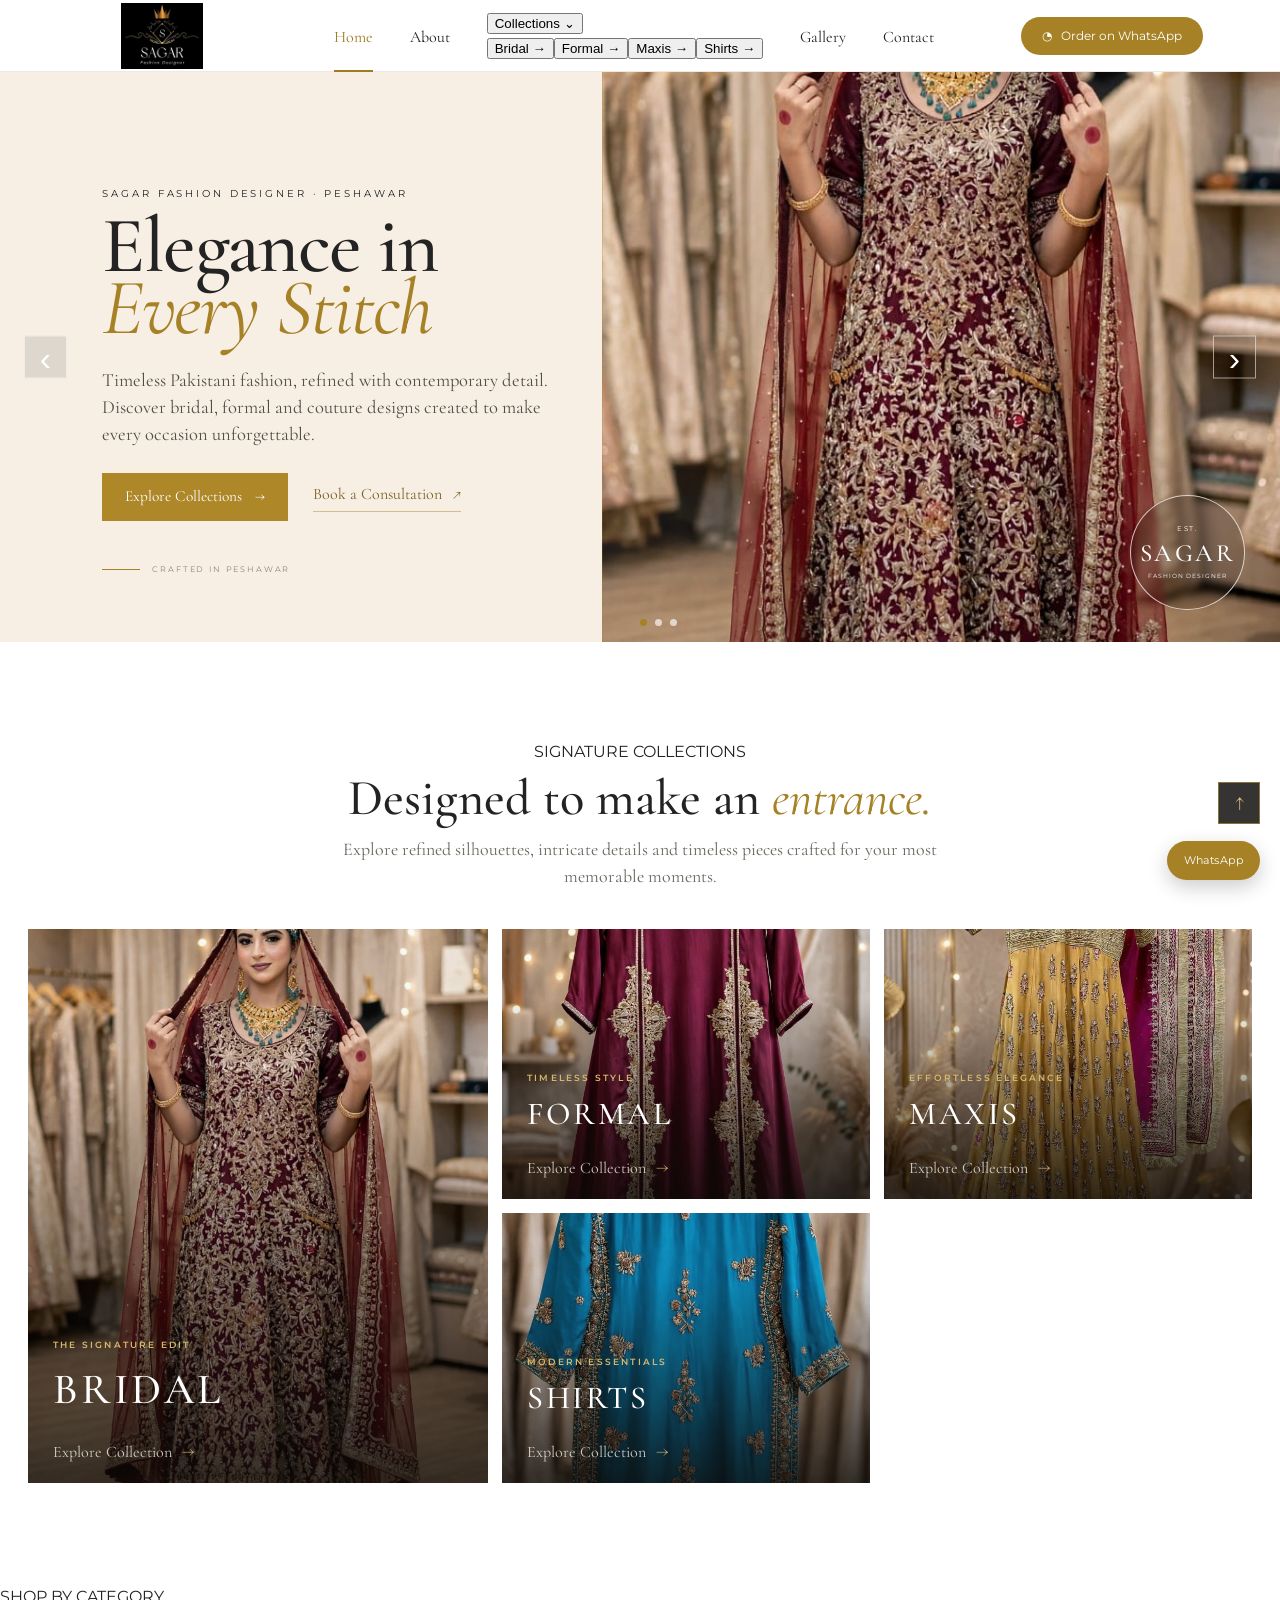
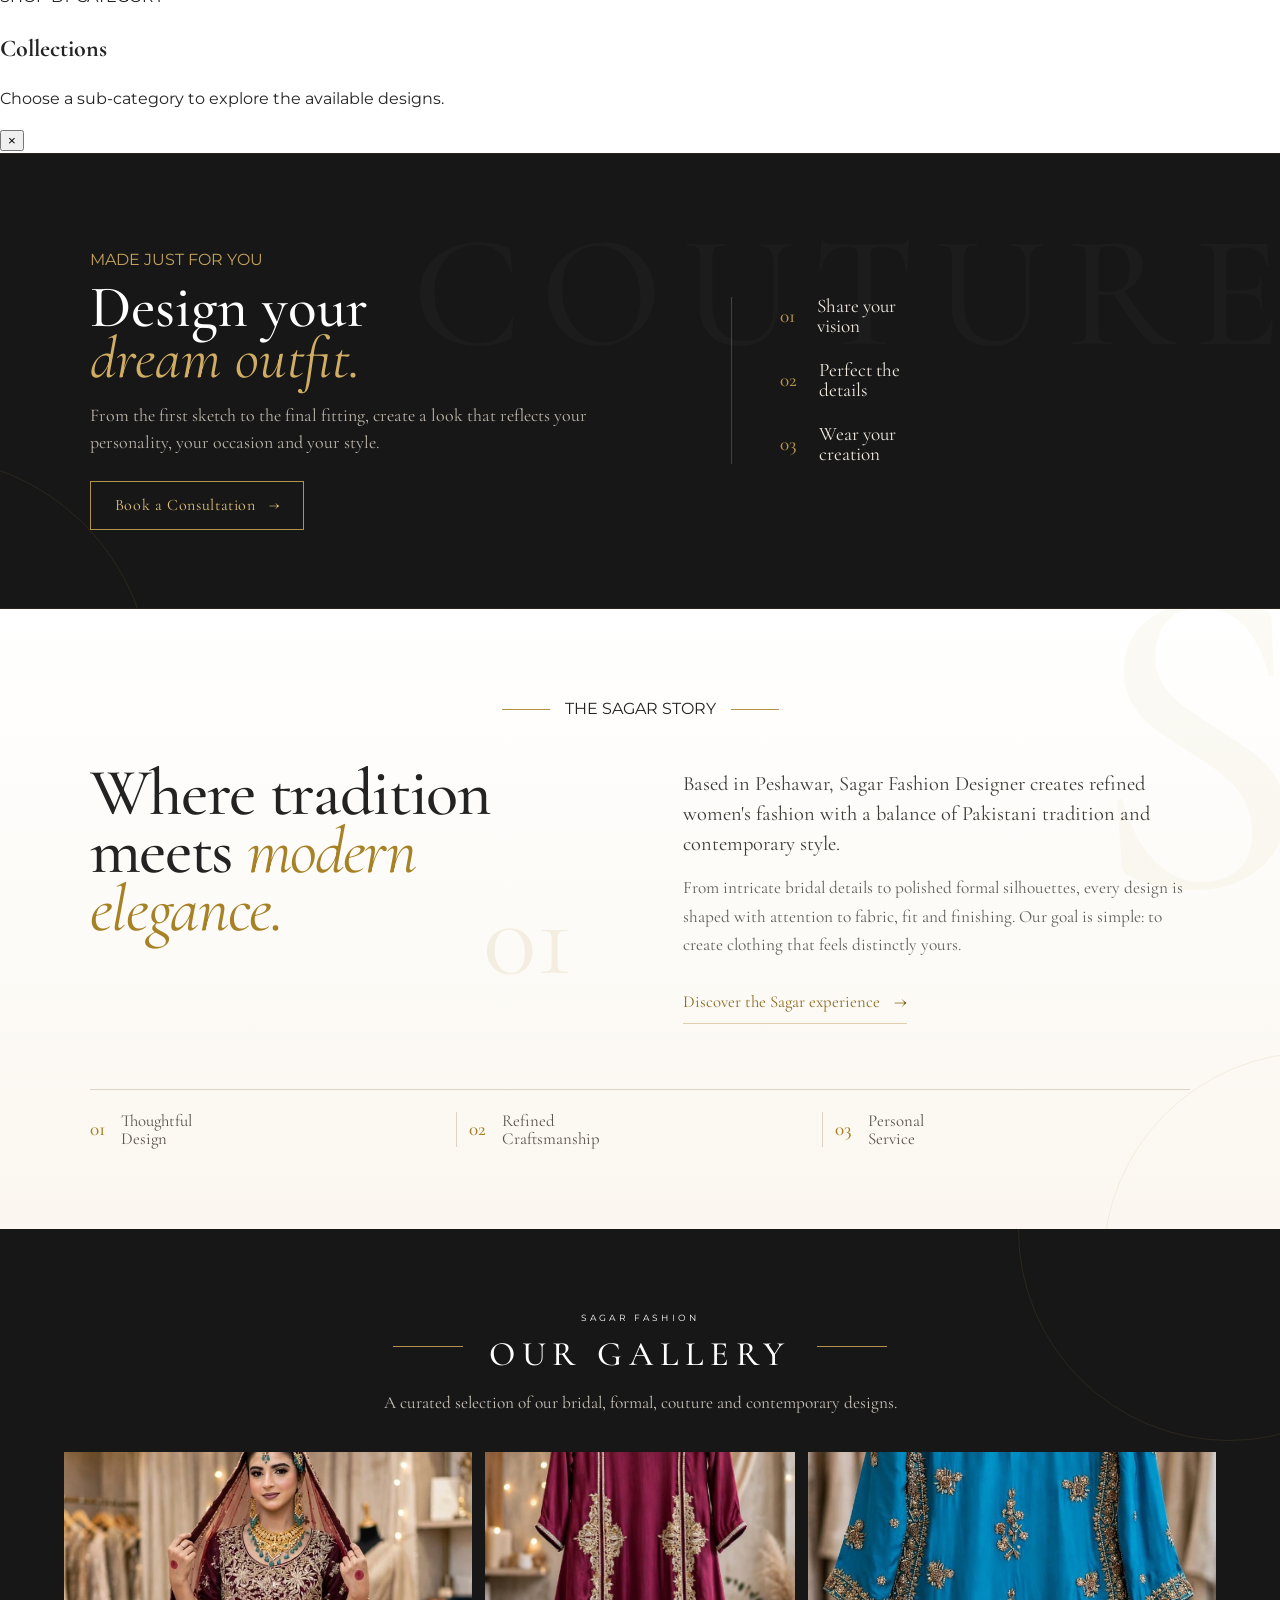
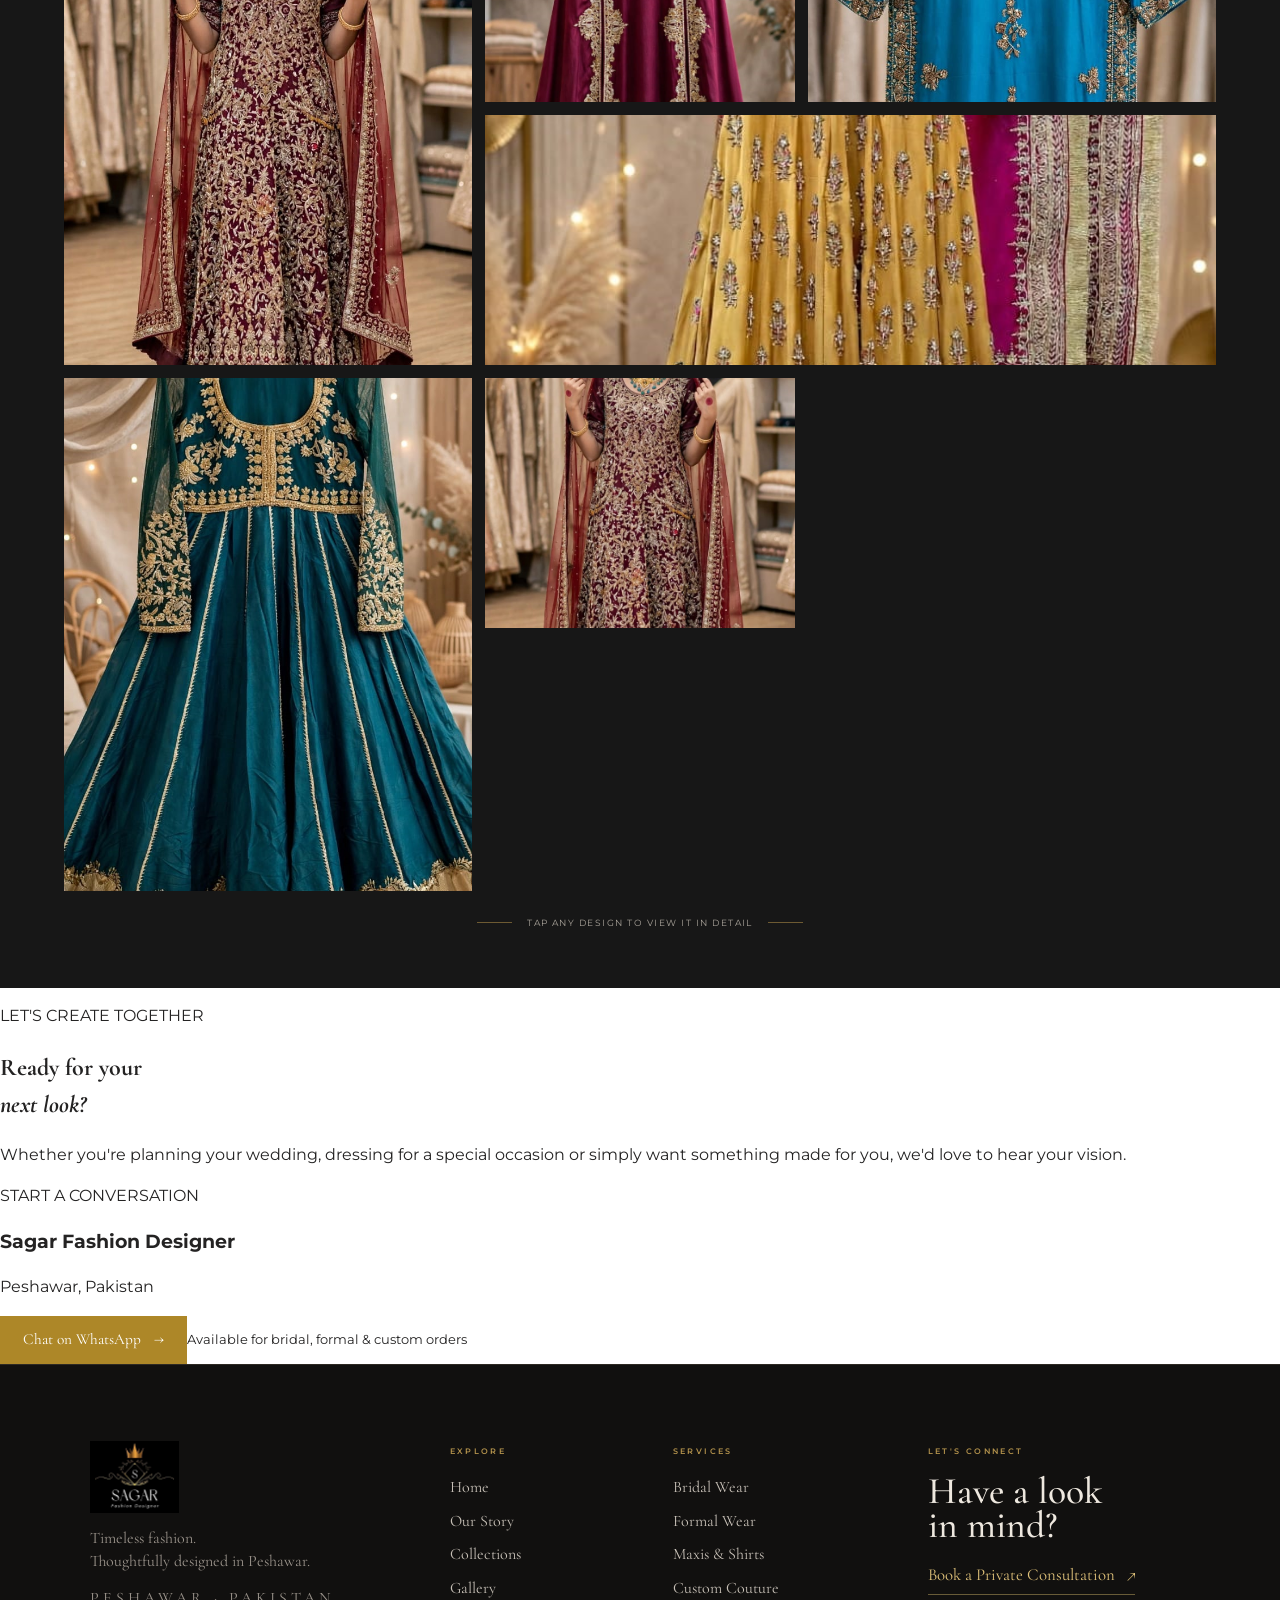
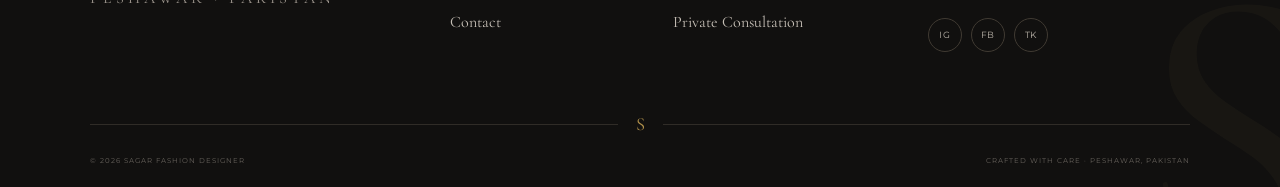
==== commit 0a3fa0e4: "Add category and sub-category navigation" ====
--- a/index.html
+++ b/index.html
@@ -1,5 +1,5 @@
 <!doctype html><html lang="en"><head><meta charset="utf-8"><meta name="viewport" content="width=device-width, initial-scale=1"><title>Sagar Fashion Designer | Peshawar</title><meta name="description" content="Sagar Fashion Designer — premium women's fashion in Peshawar."><link rel="preconnect" href="https://fonts.googleapis.com"><link rel="preconnect" href="https://fonts.gstatic.com" crossorigin><link href="https://fonts.googleapis.com/css2?family=Cormorant+Garamond:wght@400;500;600;700&family=Montserrat:wght@400;500;600&display=swap" rel="stylesheet"><link rel="stylesheet" href="style.css?v=20261002"></head><body>
-<header class="site-header"><div class="nav"><a class="brand-logo" href="#home"><img src="logo.jpg.jpeg" alt="Sagar Fashion Designer"></a><nav id="navLinks"><a class="active" href="#home">Home</a><a href="#about">About</a><a href="#collections">Collections <b>⌄</b></a><a href="#gallery">Gallery</a><a href="#contact">Contact</a></nav><a class="wa-top" href="https://wa.me/923185484406?text=Hi%20Sagar%20Fashion%20Designer%2C%20I%27d%20like%20to%20order." target="_blank">◔ &nbsp; Order on WhatsApp</a><button class="menu-btn" aria-label="Open menu">☰</button></div></header>
+<header class="site-header"><div class="nav"><a class="brand-logo" href="#home"><img src="logo.jpg.jpeg" alt="Sagar Fashion Designer"></a><nav id="navLinks"><a class="active" href="#home">Home</a><a href="#about">About</a><div class="collections-nav"><button class="collections-trigger" type="button" aria-expanded="false">Collections <b>⌄</b></button><div class="collections-menu" id="collectionsMenu"><button type="button" data-category="bridal">Bridal <span>→</span></button><button type="button" data-category="formal">Formal <span>→</span></button><button type="button" data-category="maxis">Maxis <span>→</span></button><button type="button" data-category="shirts">Shirts <span>→</span></button></div></div><a href="#gallery">Gallery</a><a href="#contact">Contact</a></nav><a class="wa-top" href="https://wa.me/923185484406?text=Hi%20Sagar%20Fashion%20Designer%2C%20I%27d%20like%20to%20order." target="_blank">◔ &nbsp; Order on WhatsApp</a><button class="menu-btn" aria-label="Open menu">☰</button></div></header>
 <main id="home"><section class="hero">
 <div class="hero-copy"><p class="eyebrow">SAGAR FASHION DESIGNER · PESHAWAR</p><h1>Elegance in<br><em>Every Stitch</em></h1><p>Timeless Pakistani fashion, refined with contemporary detail. Discover bridal, formal and couture designs created to make every occasion unforgettable.</p><div class="hero-actions"><a class="gold-btn" href="#collections">Explore Collections <span>→</span></a><a class="hero-link" href="https://wa.me/923185484406?text=Hi%20Sagar%20Fashion%20Designer%2C%20I%27d%20like%20to%20discuss%20a%20custom%20design." target="_blank">Book a Consultation <span>↗</span></a></div><div class="hero-signature"><span></span><small>CRAFTED IN PESHAWAR</small></div></div>
 <div class="hero-image"><img src="assets/bridal.jpg.jpg" alt="Sagar Fashion Designer bridal couture"></div>
@@ -14,6 +14,16 @@
 <a class="collection-card" href="https://wa.me/923185484406?text=Hi%20Sagar%20Fashion%20Designer%2C%20I%27m%20interested%20in%20the%20Maxi%20Collection." target="_blank"><img src="assets/maxi.jpg.jpg" alt="Sagar Maxi Collection"><div class="collection-overlay"><p>EFFORTLESS ELEGANCE</p><h2>MAXIS</h2><span>Explore Collection <b>→</b></span></div></a>
 <a class="collection-card" href="https://wa.me/923185484406?text=Hi%20Sagar%20Fashion%20Designer%2C%20I%27m%20interested%20in%20the%20Shirts%20Collection." target="_blank"><img src="assets/shirts.jpg.jpg" alt="Sagar Shirts Collection"><div class="collection-overlay"><p>MODERN ESSENTIALS</p><h2>SHIRTS</h2><span>Explore Collection <b>→</b></span></div></a>
 </div></section>
+<section id="categoryProducts" class="category-browser" aria-hidden="true">
+  <div class="category-browser-inner">
+    <div class="category-browser-head">
+      <div><p class="eyebrow">SHOP BY CATEGORY</p><h2 id="categoryTitle">Collections</h2><p id="categoryIntro">Choose a sub-category to explore the available designs.</p></div>
+      <button class="category-close" type="button" aria-label="Close category browser">×</button>
+    </div>
+    <div class="subcategory-tabs" id="subcategoryTabs"></div>
+    <div class="product-grid" id="productGrid"></div>
+  </div>
+</section>
 <section id="custom" class="custom-strip"><div class="custom-inner"><div class="custom-intro"><p class="eyebrow">MADE JUST FOR YOU</p><h2>Design your<br><em>dream outfit.</em></h2><p>From the first sketch to the final fitting, create a look that reflects your personality, your occasion and your style.</p><a class="outline-btn" href="https://wa.me/923185484406?text=Hi%20Sagar%20Fashion%20Designer%2C%20I%27d%20like%20to%20book%20a%20custom%20couture%20consultation." target="_blank">Book a Consultation <span>→</span></a></div><div class="custom-steps"><div class="custom-step"><b>01</b><span>Share your<br>vision</span></div><div class="custom-step"><b>02</b><span>Perfect the<br>details</span></div><div class="custom-step"><b>03</b><span>Wear your<br>creation</span></div></div></div></section>
 <section id="about" class="about"><div class="about-inner"><div class="about-label"><span></span><p class="eyebrow">THE SAGAR STORY</p><span></span></div><div class="about-grid"><div class="about-heading"><h2>Where tradition<br>meets <em>modern elegance.</em></h2><div class="about-number">01</div></div><div class="about-copy"><p class="about-lead">Based in Peshawar, Sagar Fashion Designer creates refined women's fashion with a balance of Pakistani tradition and contemporary style.</p><p>From intricate bridal details to polished formal silhouettes, every design is shaped with attention to fabric, fit and finishing. Our goal is simple: to create clothing that feels distinctly yours.</p><a class="about-link" href="https://wa.me/923185484406?text=Hi%20Sagar%20Fashion%20Designer%2C%20I%27d%20like%20to%20know%20more%20about%20your%20designs." target="_blank">Discover the Sagar experience <span>→</span></a></div></div><div class="about-values"><div><strong>01</strong><span>Thoughtful<br>Design</span></div><div><strong>02</strong><span>Refined<br>Craftsmanship</span></div><div><strong>03</strong><span>Personal<br>Service</span></div></div></div></section>
 <section id="gallery" class="gallery"><div class="gallery-heading"><span></span><div><p class="eyebrow">SAGAR FASHION</p><h2>OUR GALLERY</h2></div><span></span></div><p class="gallery-intro">A curated selection of our bridal, formal, couture and contemporary designs.</p><div class="gallery-grid"><button class="gallery-item gallery-item-tall" type="button" data-full="assets/bridal.jpg.jpg" aria-label="View bridal fashion"><img src="assets/bridal.jpg.jpg" alt="Bridal fashion design"></button><button class="gallery-item" type="button" data-full="assets/formal.jpg.jpg" aria-label="View formal fashion"><img src="assets/formal.jpg.jpg" alt="Formal fashion design"></button><button class="gallery-item gallery-item-wide" type="button" data-full="assets/maxi.jpg.jpg" aria-label="View maxi design"><img src="assets/maxi.jpg.jpg" alt="Maxi fashion design"></button><button class="gallery-item" type="button" data-full="assets/shirts.jpg.jpg" aria-label="View shirt design"><img src="assets/shirts.jpg.jpg" alt="Shirt fashion design"></button><button class="gallery-item gallery-item-tall" type="button" data-full="assets/custom.jpg.jpg" aria-label="View custom couture"><img src="assets/custom.jpg.jpg" alt="Custom couture design"></button><button class="gallery-item" type="button" data-full="assets/bridal.jpg.jpg" aria-label="View bridal collection"><img src="assets/bridal.jpg.jpg" alt="Bridal collection design"></button></div><div class="gallery-note"><span></span><p>Tap any design to view it in detail</p><span></span></div></section><div class="gallery-lightbox" id="galleryLightbox" aria-hidden="true"><button class="lightbox-close" type="button" aria-label="Close image">×</button><button class="lightbox-prev" type="button" aria-label="Previous image">‹</button><img id="lightboxImage" src="" alt=""><button class="lightbox-next" type="button" aria-label="Next image">›</button></div>
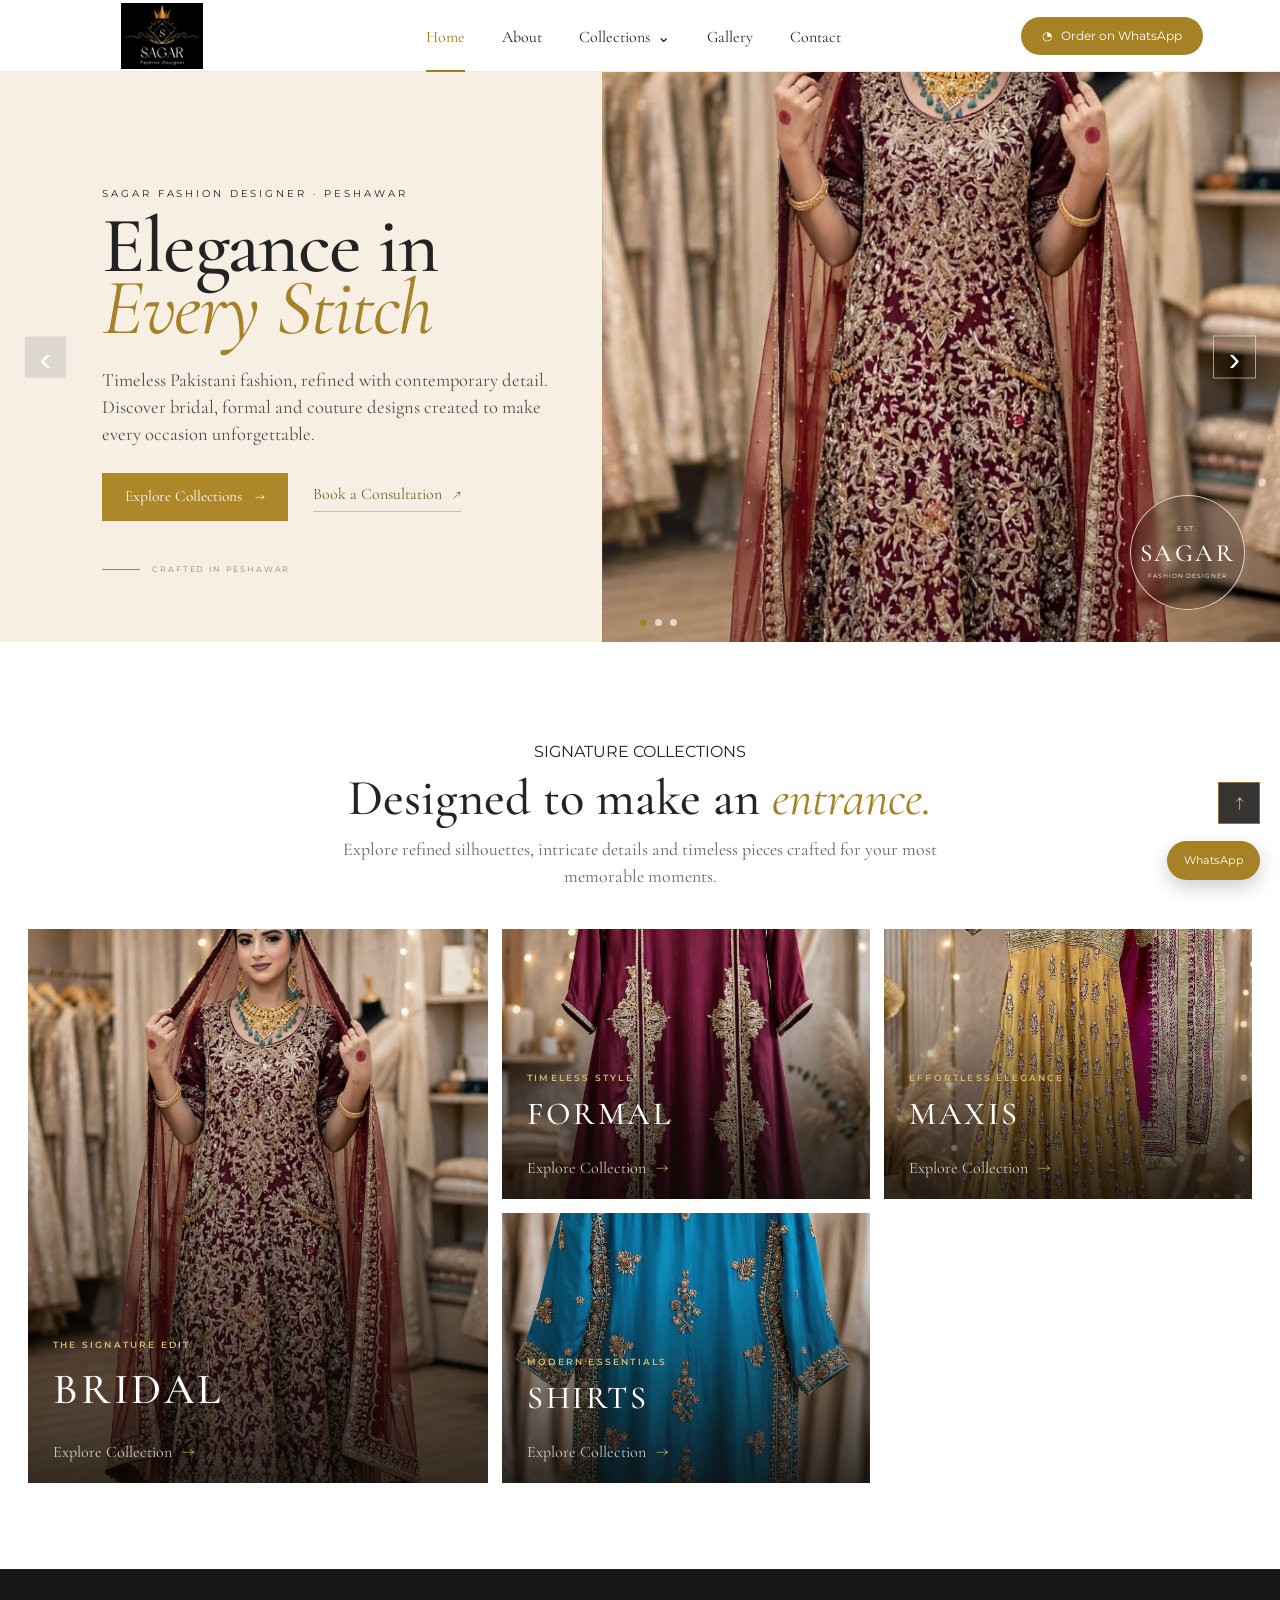
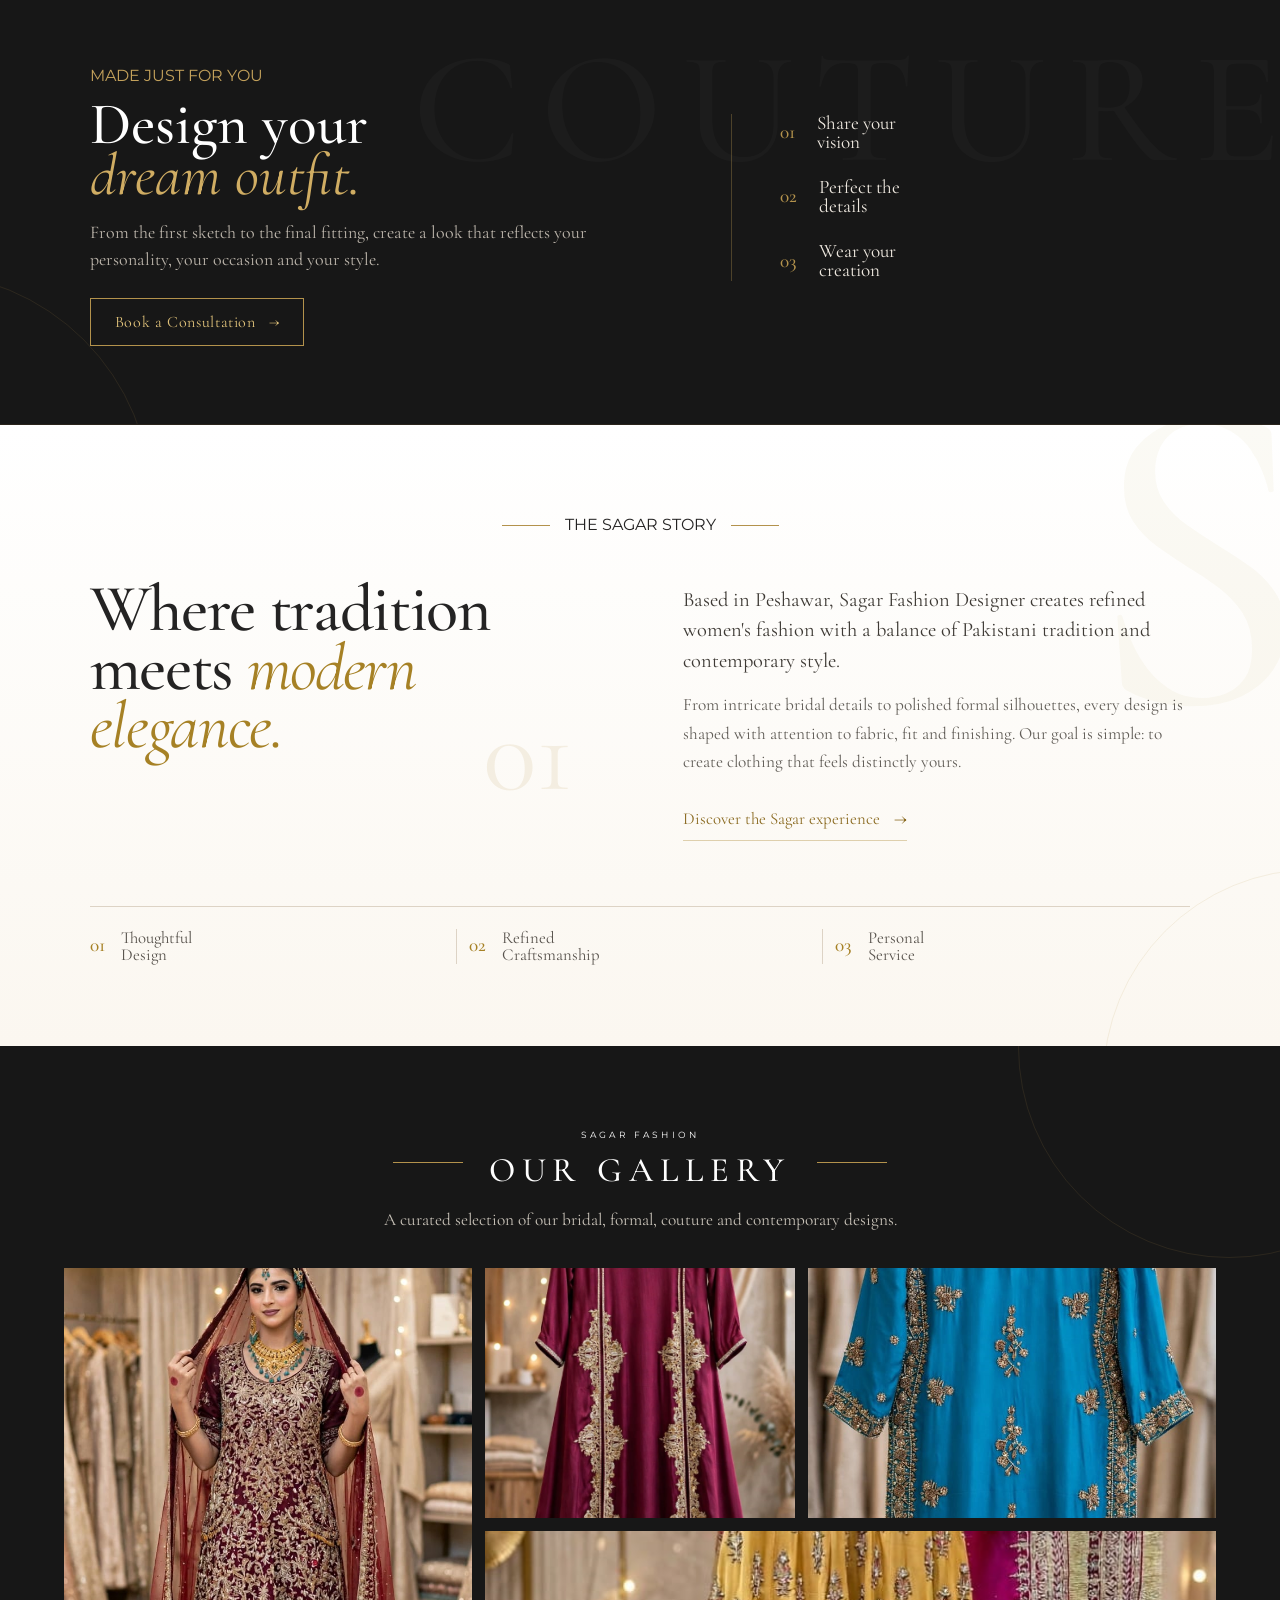
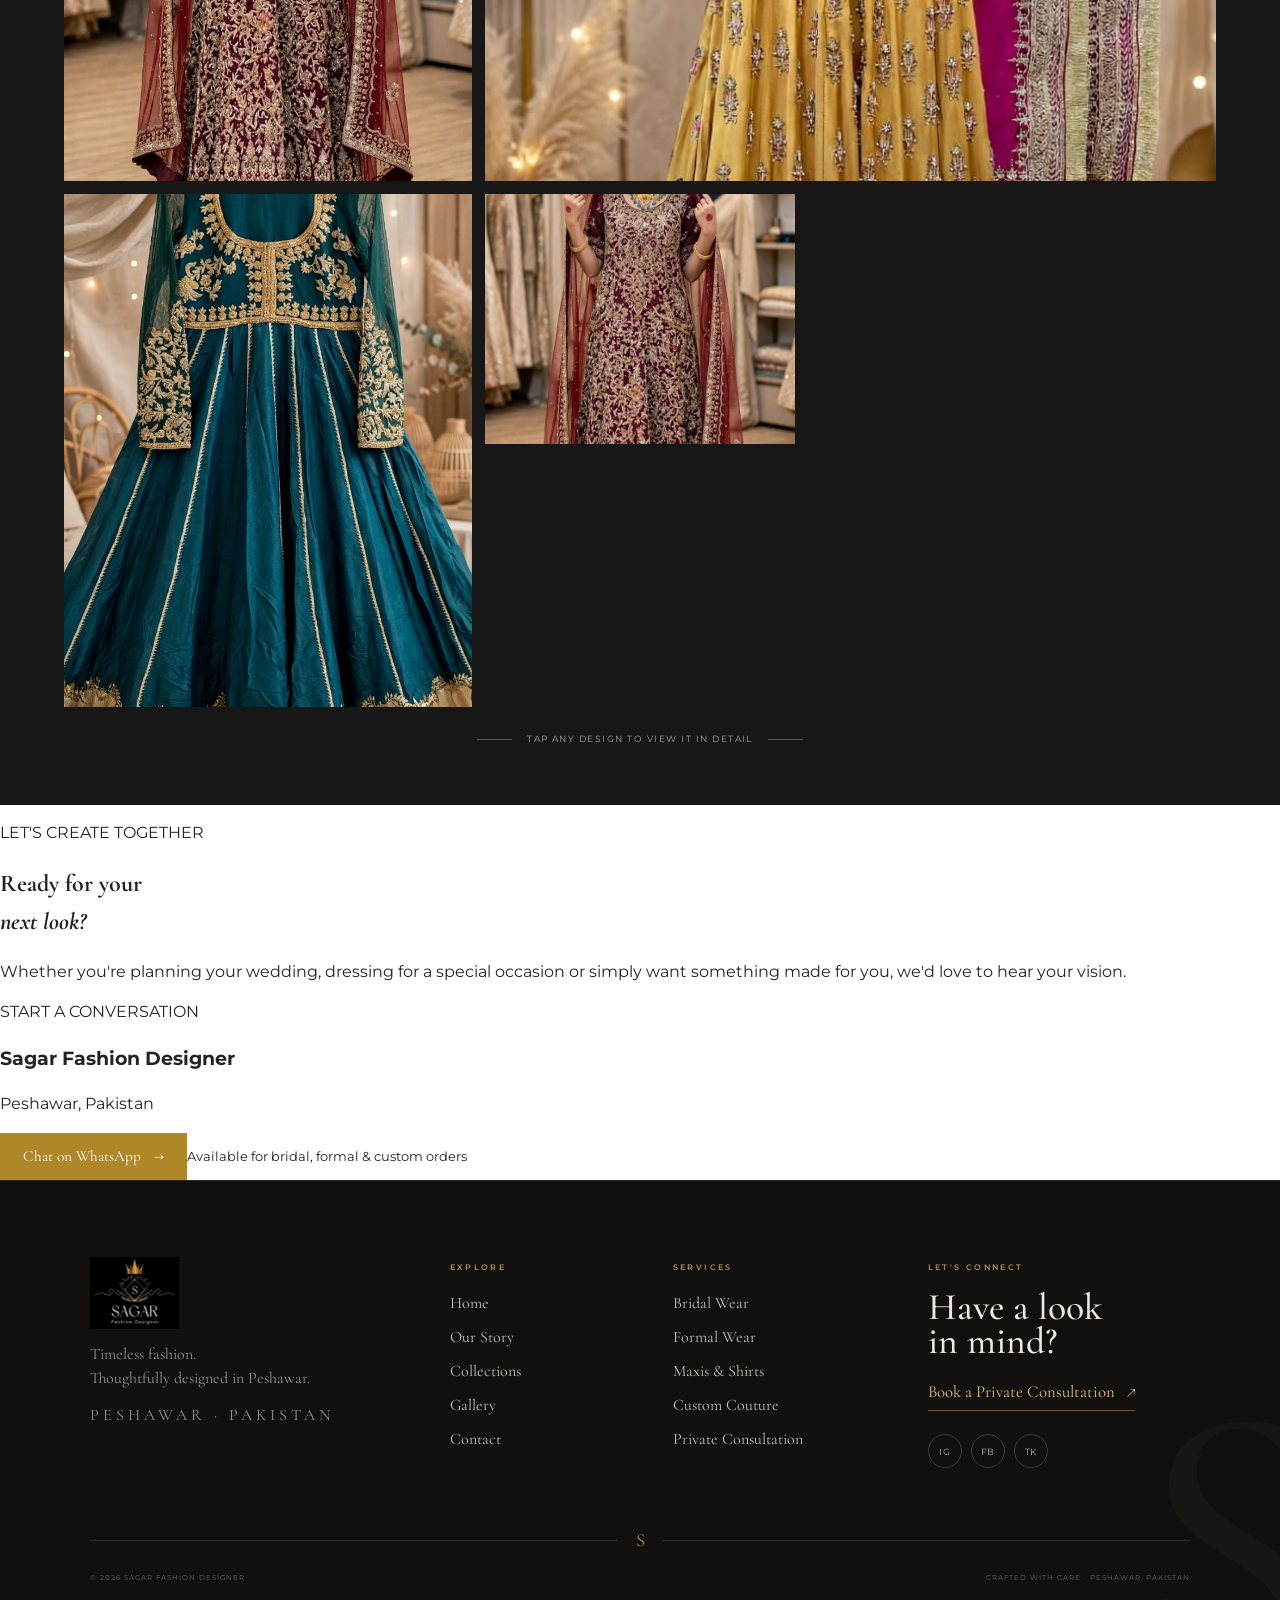
==== commit 6b8ef33d: "Open collection cards into category browser" ====
--- a/index.html
+++ b/index.html
@@ -9,10 +9,10 @@
 <section id="collections" class="collections">
 <div class="collections-heading"><p class="eyebrow">SIGNATURE COLLECTIONS</p><h2>Designed to make an <em>entrance.</em></h2><p>Explore refined silhouettes, intricate details and timeless pieces crafted for your most memorable moments.</p></div>
 <div class="collection-grid">
-<a class="collection-card collection-card-featured" href="https://wa.me/923185484406?text=Hi%20Sagar%20Fashion%20Designer%2C%20I%27m%20interested%20in%20the%20Bridal%20Collection." target="_blank"><img src="assets/bridal.jpg.jpg" alt="Sagar Bridal Collection"><div class="collection-overlay"><p>THE SIGNATURE EDIT</p><h2>BRIDAL</h2><span>Explore Collection <b>→</b></span></div></a>
-<a class="collection-card" href="https://wa.me/923185484406?text=Hi%20Sagar%20Fashion%20Designer%2C%20I%27m%20interested%20in%20the%20Formal%20Collection." target="_blank"><img src="assets/formal.jpg.jpg" alt="Sagar Formal Collection"><div class="collection-overlay"><p>TIMELESS STYLE</p><h2>FORMAL</h2><span>Explore Collection <b>→</b></span></div></a>
-<a class="collection-card" href="https://wa.me/923185484406?text=Hi%20Sagar%20Fashion%20Designer%2C%20I%27m%20interested%20in%20the%20Maxi%20Collection." target="_blank"><img src="assets/maxi.jpg.jpg" alt="Sagar Maxi Collection"><div class="collection-overlay"><p>EFFORTLESS ELEGANCE</p><h2>MAXIS</h2><span>Explore Collection <b>→</b></span></div></a>
-<a class="collection-card" href="https://wa.me/923185484406?text=Hi%20Sagar%20Fashion%20Designer%2C%20I%27m%20interested%20in%20the%20Shirts%20Collection." target="_blank"><img src="assets/shirts.jpg.jpg" alt="Sagar Shirts Collection"><div class="collection-overlay"><p>MODERN ESSENTIALS</p><h2>SHIRTS</h2><span>Explore Collection <b>→</b></span></div></a>
+<a class="collection-card collection-card-featured" href="#categoryProducts" data-category="bridal"><img src="assets/bridal.jpg.jpg" alt="Sagar Bridal Collection"><div class="collection-overlay"><p>THE SIGNATURE EDIT</p><h2>BRIDAL</h2><span>Explore Collection <b>→</b></span></div></a>
+<a class="collection-card" href="#categoryProducts" data-category="formal"><img src="assets/formal.jpg.jpg" alt="Sagar Formal Collection"><div class="collection-overlay"><p>TIMELESS STYLE</p><h2>FORMAL</h2><span>Explore Collection <b>→</b></span></div></a>
+<a class="collection-card" href="#categoryProducts" data-category="maxis"><img src="assets/maxi.jpg.jpg" alt="Sagar Maxi Collection"><div class="collection-overlay"><p>EFFORTLESS ELEGANCE</p><h2>MAXIS</h2><span>Explore Collection <b>→</b></span></div></a>
+<a class="collection-card" href="#categoryProducts" data-category="shirts"><img src="assets/shirts.jpg.jpg" alt="Sagar Shirts Collection"><div class="collection-overlay"><p>MODERN ESSENTIALS</p><h2>SHIRTS</h2><span>Explore Collection <b>→</b></span></div></a>
 </div></section>
 <section id="categoryProducts" class="category-browser" aria-hidden="true">
   <div class="category-browser-inner">
--- a/style.css
+++ b/style.css
@@ -62,3 +62,38 @@
 .back-to-top{position:fixed;right:20px;bottom:76px;width:42px;height:42px;border:1px solid rgba(166,129,37,.7);background:rgba(17,16,15,.94);color:#d6b86c;display:flex;align-items:center;justify-content:center;font-family:"Cormorant Garamond",serif;font-size:1.35rem;z-index:99;opacity:.9;transition:transform .25s,background .25s,color .25s,border-color .25s}
 .back-to-top:hover{transform:translateY(-3px);background:#b3924c;color:#fff;border-color:#b3924c}
 @media(max-width:520px){.back-to-top{right:12px;bottom:68px;width:38px;height:38px;font-size:1.2rem}}
+
+/* Category browser — additive only */
+.collections-nav{position:relative;display:flex;align-items:center}
+.collections-trigger{font-family:"Cormorant Garamond",Georgia,serif;font-size:1rem;padding:25px 0 21px;border:0;border-bottom:2px solid transparent;background:transparent;color:inherit;cursor:pointer}
+.collections-trigger:hover,.collections-trigger[aria-expanded="true"]{color:#a17b22;border-bottom-color:#a17b22}
+.collections-trigger b{font-weight:400;margin-left:3px}
+.collections-menu{position:absolute;top:68px;left:50%;transform:translate(-50%,8px);width:205px;background:#fff;border:1px solid #e8dfd2;box-shadow:0 18px 45px rgba(35,28,20,.14);padding:8px;opacity:0;visibility:hidden;pointer-events:none;transition:opacity .22s,transform .22s,visibility .22s;z-index:80}
+.collections-nav.open .collections-menu{opacity:1;visibility:visible;pointer-events:auto;transform:translate(-50%,0)}
+.collections-menu button{width:100%;display:flex;align-items:center;justify-content:space-between;border:0;background:transparent;padding:12px 13px;color:#3d3832;font-family:"Cormorant Garamond",Georgia,serif;font-size:1.05rem;text-align:left;cursor:pointer}
+.collections-menu button:hover{background:#f8f2e9;color:#9b7624}
+.collections-menu button span{color:#b3924c}
+.category-browser{display:none;background:#fbf7f0;border-top:1px solid #e6ddcf;border-bottom:1px solid #e6ddcf;padding:68px 5% 74px}
+.category-browser.open{display:block;animation:categoryReveal .35s ease}
+@keyframes categoryReveal{from{opacity:0;transform:translateY(-10px)}to{opacity:1;transform:translateY(0)}}
+.category-browser-inner{max-width:1220px;margin:auto}
+.category-browser-head{display:flex;align-items:flex-start;justify-content:space-between;gap:30px}
+.category-browser-head h2{font-size:3.4rem;line-height:.9;font-weight:500;margin:0 0 12px}
+.category-browser-head h2 em{color:#a68125;font-style:italic}
+.category-browser-head p:not(.eyebrow){max-width:650px;margin:0;color:#6a655e;font-family:"Cormorant Garamond",Georgia,serif;font-size:1.08rem}
+.category-close{width:42px;height:42px;border:1px solid #cfc4b5;background:#fff;color:#6e5a2c;font:300 30px Georgia,serif;cursor:pointer;transition:.2s}
+.category-close:hover{background:#a68125;color:#fff;border-color:#a68125}
+.subcategory-tabs{display:flex;flex-wrap:wrap;gap:10px;margin:34px 0 27px;border-bottom:1px solid #ddd3c5;padding-bottom:18px}
+.subcategory-tab{border:1px solid #d5c8b8;background:#fff;padding:10px 18px;color:#655e55;font-family:"Cormorant Garamond",Georgia,serif;font-size:1rem;cursor:pointer;transition:.2s}
+.subcategory-tab:hover,.subcategory-tab.active{background:#171717;border-color:#171717;color:#e0c27a}
+.product-grid{display:grid;grid-template-columns:repeat(4,1fr);gap:14px}
+.product-card{background:#fff;border:1px solid #e5ddd2;overflow:hidden;position:relative}
+.product-card img{width:100%;height:285px;object-fit:cover;transition:transform .6s}
+.product-card:hover img{transform:scale(1.035)}
+.product-info{padding:17px 18px 19px}
+.product-info small{font-size:.5rem;letter-spacing:.2em;color:#a68125}
+.product-info h3{font-family:"Cormorant Garamond",Georgia,serif;font-size:1.45rem;font-weight:500;margin:5px 0 7px}
+.product-info p{font-family:"Cormorant Garamond",Georgia,serif;color:#716b63;font-size:.96rem;margin:0 0 13px}
+.product-order{display:inline-flex;align-items:center;gap:8px;color:#8b6b22;font-family:"Cormorant Garamond",Georgia,serif;font-size:.95rem;border-bottom:1px solid rgba(166,129,37,.35);padding-bottom:3px}
+@media(max-width:900px){.collections-nav{width:100%;display:block}.collections-trigger{width:100%;text-align:left;padding:12px 0}.collections-menu{position:static;width:100%;transform:none;box-shadow:none;border:0;border-top:1px solid #eee5d9;display:none;padding:4px 0;background:#fff}.collections-nav.open .collections-menu{display:block;transform:none;animation:none}.category-browser{padding:55px 20px}.product-grid{grid-template-columns:repeat(2,1fr)}}
+@media(max-width:520px){.category-browser{padding:48px 14px}.category-browser-head h2{font-size:2.65rem}.product-grid{grid-template-columns:1fr}.product-card img{height:360px}.subcategory-tabs{gap:8px}.subcategory-tab{padding:9px 13px}}
